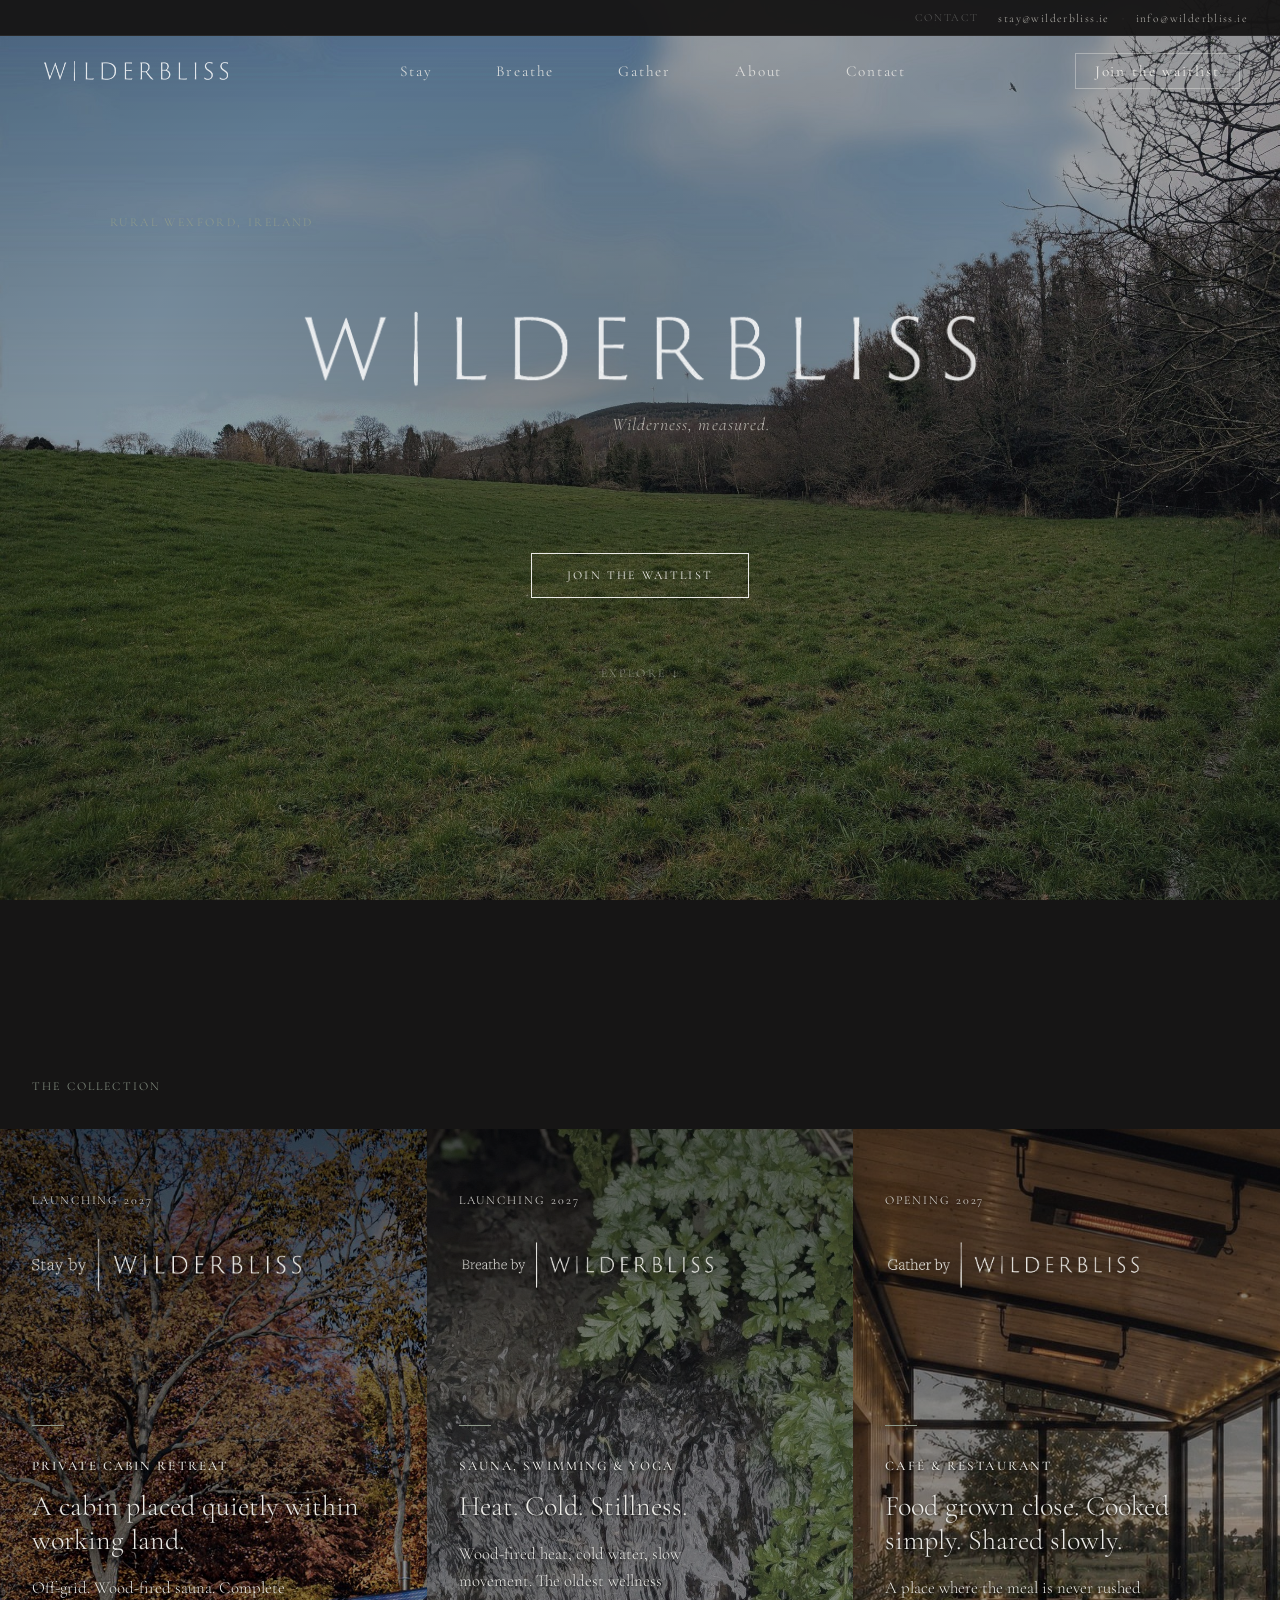
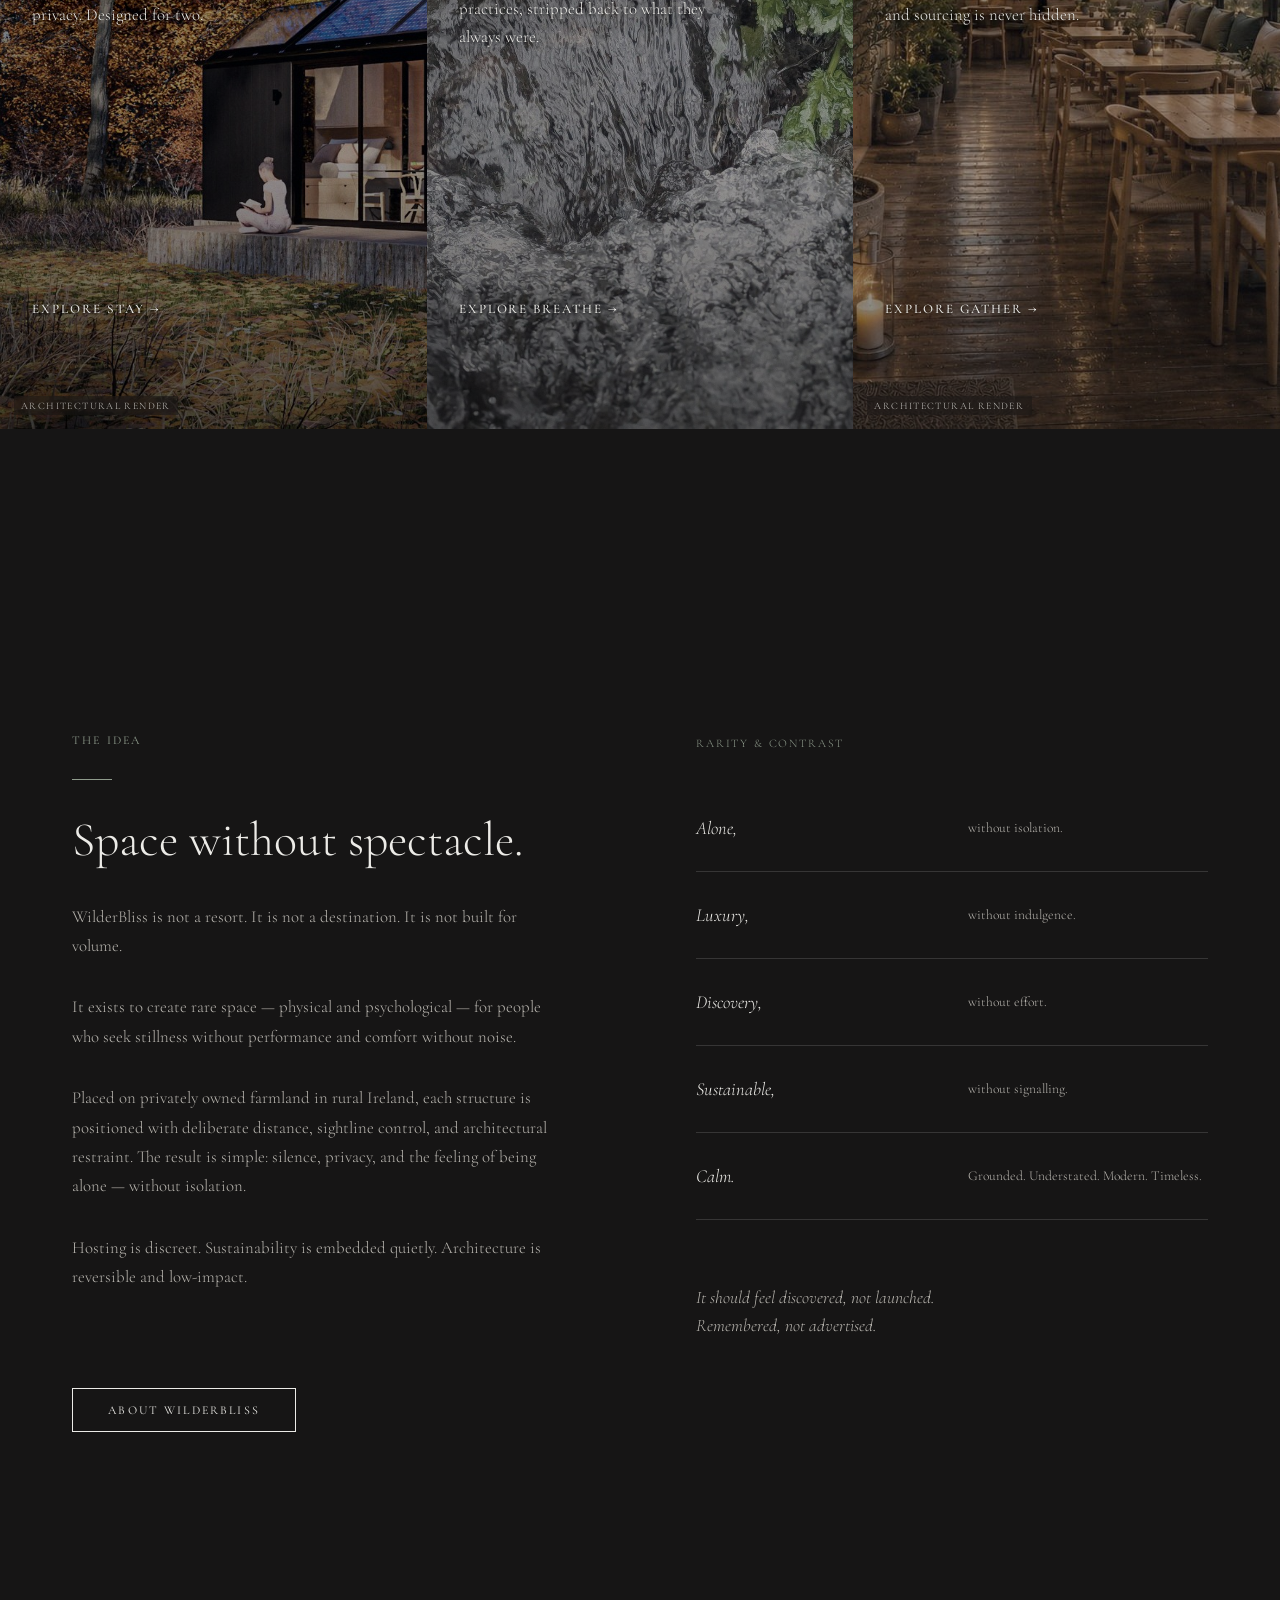
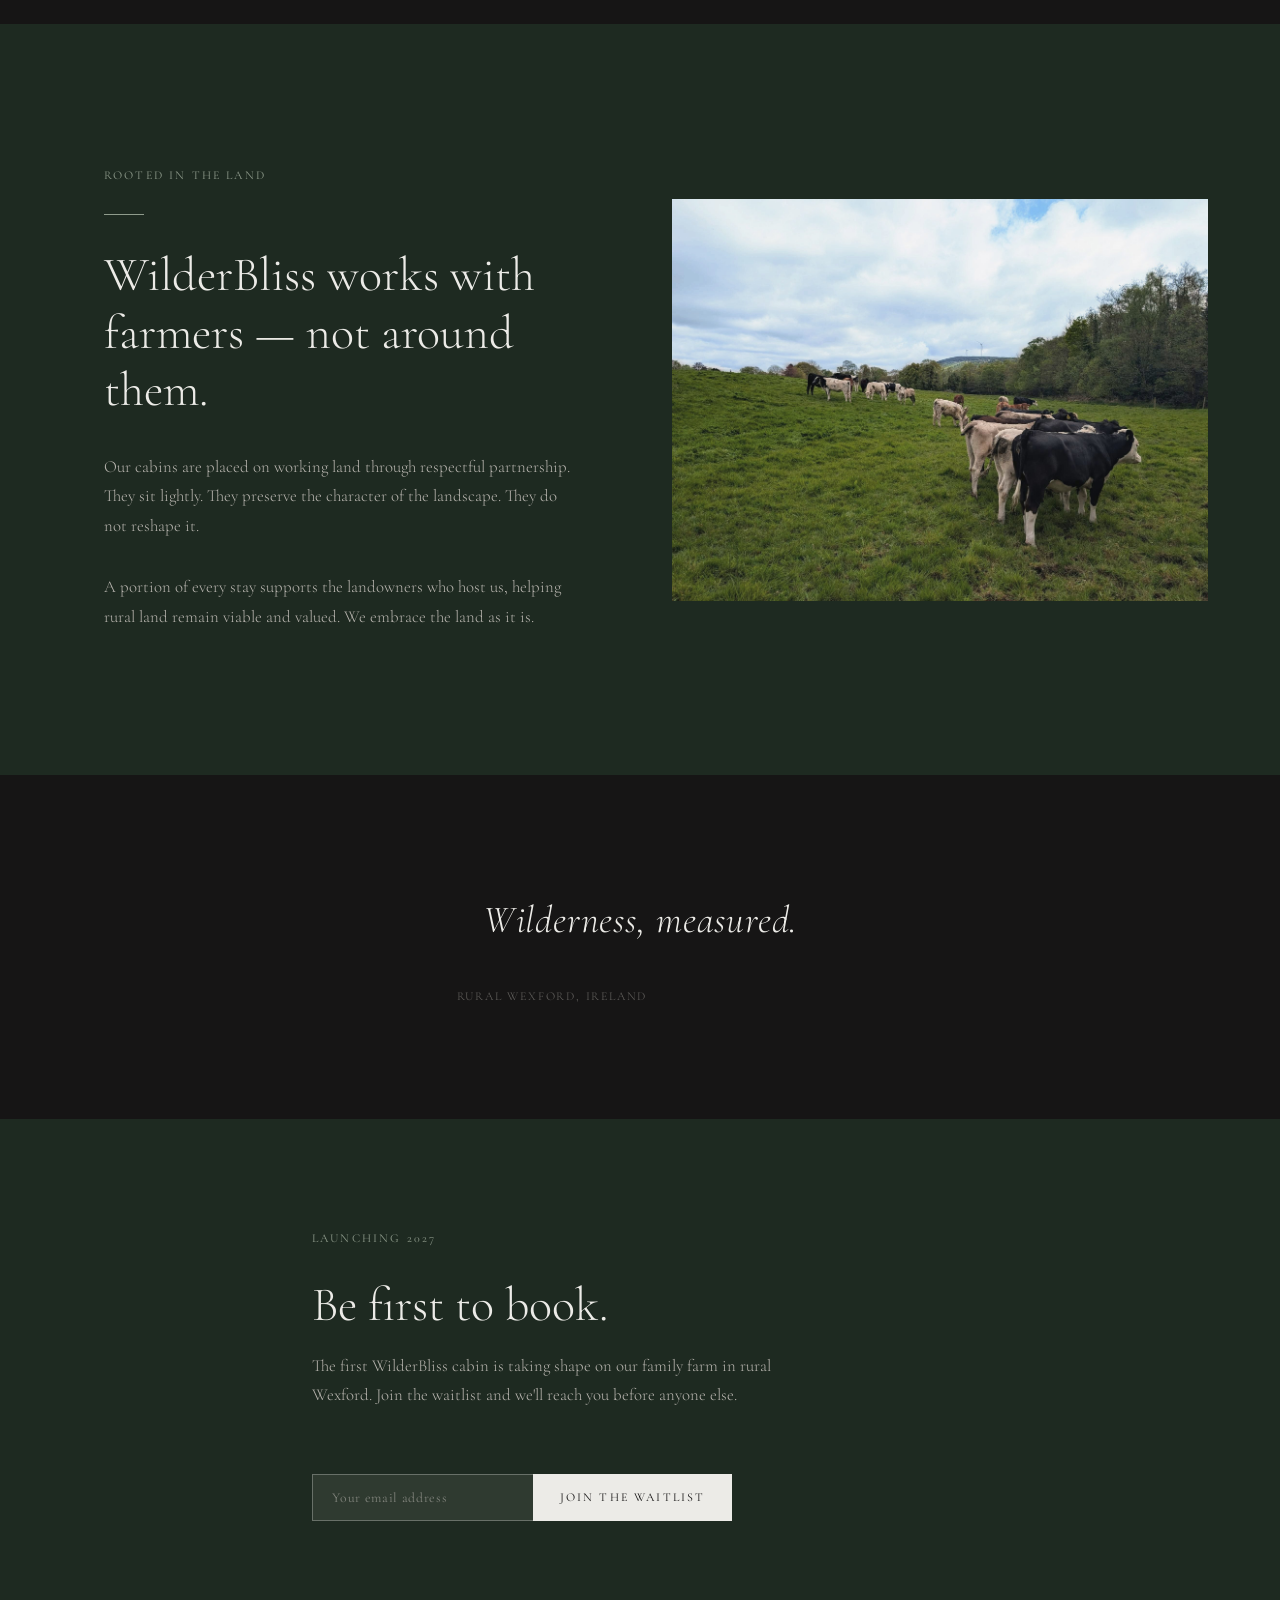
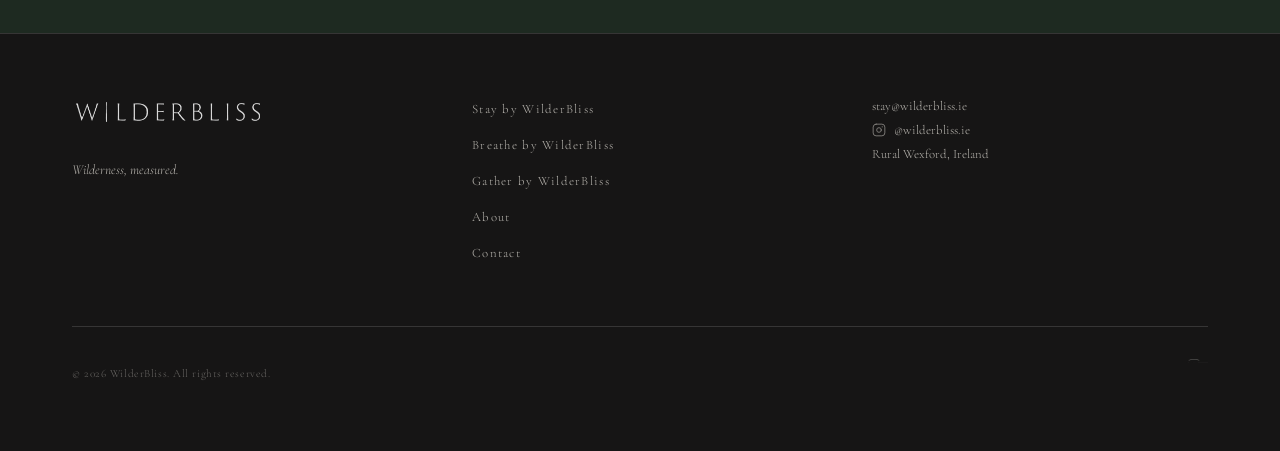
==== index.html @ c06f3f74 "Render tags on Gather, distinct Breathe detail image, blue sky on Gather house photo Co-Authored-By:" ====
<!DOCTYPE html>
<html lang="en">
<head>
  <meta charset="UTF-8">
  <meta name="viewport" content="width=device-width, initial-scale=1.0">
  <title>WilderBliss | Stay. Breathe. Gather. — Rural Ireland</title>
  <meta name="description" content="Three nature hospitality experiences on one piece of land in rural Wexford, Ireland. A private off-grid cabin, a wood-fired sauna with yoga, and a café rooted in the landscape.">
  <meta property="og:title" content="WilderBliss | Stay. Breathe. Gather.">
  <meta property="og:description" content="Three nature hospitality experiences on one piece of land in rural Wexford, Ireland. A private off-grid cabin, a wood-fired sauna with yoga, and a café rooted in the landscape.">
  <meta property="og:type" content="website">
  <meta property="og:url" content="https://wilderbliss.ie">
  <link rel="stylesheet" href="css/style.css">
  <link rel="icon" href="assets/logos/pause-neg.png" type="image/png">
</head>
<body>

  <!-- TOPBAR -->
  <div class="topbar">
    <span class="topbar__label">Contact</span>
    <a href="mailto:stay@wilderbliss.ie">stay@wilderbliss.ie</a>
    <span class="topbar__sep">·</span>
    <a href="mailto:info@wilderbliss.ie">info@wilderbliss.ie</a>
  </div>

  <!-- NAV -->
  <nav class="nav" role="navigation" aria-label="Main navigation">
    <div class="nav__inner">
      <a href="index.html" aria-label="WilderBliss home">
        <img class="wordmark-img" src="assets/logos/wordmark-neg.png" alt="WilderBliss">
      </a>
      <ul class="nav__links">
        <li><a href="stay.html">Stay</a></li>
        <li><a href="breathe.html">Breathe</a></li>
        <li><a href="gather.html">Gather</a></li>
        <li><a href="about.html">About</a></li>
        <li><a href="contact.html">Contact</a></li>
      </ul>
      <a href="#early-access" class="nav__cta" data-waitlist>Join the waitlist</a>
      <button class="nav__toggle" aria-label="Toggle menu">
        <span></span><span></span><span></span>
      </button>
    </div>
  </nav>

  <!-- HERO -->
  <section class="hero" style="min-height:100vh;justify-content:center;align-items:center;text-align:center;background:var(--color-charcoal);background-image:url('assets/images/brook-field.jpg');background-size:cover;background-position:center 35%;position:relative;">
    <div style="position:absolute;inset:0;background:radial-gradient(ellipse at 50% 45%, rgba(0,0,0,0.42) 0%, rgba(0,0,0,0.30) 55%, rgba(0,0,0,0.38) 100%);z-index:0;"></div>
    <div style="position:relative;z-index:1;padding:0 var(--space-md);width:100%;">
      <p style="font-size:var(--type-caption);letter-spacing:0.2em;text-transform:uppercase;color:var(--color-muted-sage);margin-bottom:var(--space-lg);">Rural Wexford, Ireland</p>
      <!-- Wordmark + tagline: logo centred, tagline right-aligned below -->
      <div style="display:inline-block;text-align:right;margin-bottom:var(--space-xl);max-width:min(700px,85vw);">
        <img
          src="assets/logos/wordmark-neg.png"
          alt="WilderBliss"
          style="width:100%;height:auto;display:block;"
        >
        <p style="font-family:var(--font-display);font-size:clamp(0.85rem,1.4vw,1.1rem);font-weight:300;font-style:italic;color:var(--color-stone);letter-spacing:0.06em;margin:0.6em 0 0 0;">Wilderness, measured.</p>
      </div>
      <div style="margin-bottom:var(--space-lg);">
        <a href="#early-access" class="btn" data-waitlist>Join the waitlist</a>
      </div>
      <a href="#collection" style="font-size:var(--type-caption);letter-spacing:0.2em;text-transform:uppercase;color:var(--color-bone);opacity:0.5;text-decoration:none;display:inline-flex;align-items:center;gap:0.5em;transition:opacity 0.3s ease;" onmouseover="this.style.opacity='1'" onmouseout="this.style.opacity='0.5'">
        Explore ↓
      </a>
    </div>
  </section>

  <!-- THREE-PILLAR LANDING -->
  <section id="collection">
    <div style="background:var(--color-charcoal);padding:var(--space-lg) var(--space-md) var(--space-md);">
      <p style="font-size:var(--type-caption);letter-spacing:0.18em;text-transform:uppercase;color:var(--color-muted-sage);">The Collection</p>
    </div>
    <div class="brand-landing">

      <!-- STAY -->
      <div class="brand-panel brand-panel--stay" style="background-image:url('assets/images/cabin-autumn.jpg');background-size:cover;background-position:38% center;">
        <span class="render-tag" style="z-index:2;">Architectural render</span>
        <a href="stay.html" class="brand-panel__link" aria-label="Explore Stay by WilderBliss"></a>
        <div class="brand-panel__top">
          <span class="brand-panel__status">Launching 2027</span>
          <div class="brand-panel__logo-wrap">
            <img src="assets/logos/stay-neg.png" alt="Stay by WilderBliss" class="brand-panel__logo">
          </div>
        </div>
        <div class="brand-panel__content">
          <span class="brand-panel__divider"></span>
          <span class="brand-panel__category">Private cabin retreat</span>
          <h2 class="brand-panel__headline">A cabin placed quietly within working land.</h2>
          <p class="brand-panel__body">Off-grid. Wood-fired sauna. Complete privacy. Designed for two.</p>
          <span class="brand-panel__cta">Explore Stay →</span>
        </div>
      </div>

      <!-- BREATHE -->
      <div class="brand-panel brand-panel--breathe" style="background-image:url('assets/images/brook-water.jpg');background-size:cover;background-position:center 40%;">
        <a href="breathe.html" class="brand-panel__link" aria-label="Explore Breathe by WilderBliss"></a>
        <div class="brand-panel__top">
          <span class="brand-panel__status">Launching 2027</span>
          <div class="brand-panel__logo-wrap">
            <img src="assets/logos/breathe-neg.png" alt="Breathe by WilderBliss" class="brand-panel__logo">
          </div>
        </div>
        <div class="brand-panel__content">
          <span class="brand-panel__divider"></span>
          <span class="brand-panel__category">Sauna, swimming &amp; yoga</span>
          <h2 class="brand-panel__headline">Heat. Cold. Stillness.</h2>
          <p class="brand-panel__body">Wood-fired heat, cold water, slow movement. The oldest wellness practices, stripped back to what they always were.</p>
          <span class="brand-panel__cta">Explore Breathe →</span>
        </div>
      </div>

      <!-- GATHER -->
      <div class="brand-panel brand-panel--gather" style="background-image:url('assets/images/gather-terrace.jpg');background-size:cover;background-position:center;">
        <span class="render-tag" style="z-index:2;">Architectural render</span>
        <a href="gather.html" class="brand-panel__link" aria-label="Explore Gather by WilderBliss"></a>
        <div class="brand-panel__top">
          <span class="brand-panel__status">Opening 2027</span>
          <div class="brand-panel__logo-wrap">
            <img src="assets/logos/gather-neg.png" alt="Gather by WilderBliss" class="brand-panel__logo">
          </div>
        </div>
        <div class="brand-panel__content">
          <span class="brand-panel__divider"></span>
          <span class="brand-panel__category">Café &amp; restaurant</span>
          <h2 class="brand-panel__headline">Food grown close. Cooked simply. Shared slowly.</h2>
          <p class="brand-panel__body">A place where the meal is never rushed and sourcing is never hidden.</p>
          <span class="brand-panel__cta">Explore Gather →</span>
        </div>
      </div>

    </div>
  </section>

  <!-- ETHOS / BRAND STORY -->
  <section class="ethos" id="the-idea">
    <div class="container">
      <div class="ethos__grid">

        <div class="ethos__intro">
          <span class="section-label">The Idea</span>
          <span class="rule"></span>
          <h2>Space without spectacle.</h2>
          <p class="mt-md">WilderBliss is not a resort. It is not a destination. It is not built for volume.</p>
          <p class="mt-md">It exists to create rare space — physical and psychological — for people who seek stillness without performance and comfort without noise.</p>
          <p class="mt-md">Placed on privately owned farmland in rural Ireland, each structure is positioned with deliberate distance, sightline control, and architectural restraint. The result is simple: silence, privacy, and the feeling of being alone — without isolation.</p>
          <p class="mt-md">Hosting is discreet. Sustainability is embedded quietly. Architecture is reversible and low-impact.</p>
          <a href="about.html" class="btn mt-lg">About WilderBliss</a>
        </div>

        <div>
          <div class="ethos__contrasts">
            <p style="font-size:0.72rem;letter-spacing:0.16em;text-transform:uppercase;color:var(--color-muted-sage);margin-bottom:var(--space-md);">Rarity &amp; contrast</p>

            <div class="ethos__contrast-item">
              <span class="ethos__contrast-label">Alone,</span>
              <span class="ethos__contrast-desc">without isolation.</span>
            </div>
            <div class="ethos__contrast-item">
              <span class="ethos__contrast-label">Luxury,</span>
              <span class="ethos__contrast-desc">without indulgence.</span>
            </div>
            <div class="ethos__contrast-item">
              <span class="ethos__contrast-label">Discovery,</span>
              <span class="ethos__contrast-desc">without effort.</span>
            </div>
            <div class="ethos__contrast-item">
              <span class="ethos__contrast-label">Sustainable,</span>
              <span class="ethos__contrast-desc">without signalling.</span>
            </div>
            <div class="ethos__contrast-item">
              <span class="ethos__contrast-label">Calm.</span>
              <span class="ethos__contrast-desc">Grounded. Understated. Modern. Timeless.</span>
            </div>
          </div>

          <p style="font-family:var(--font-display);font-size:1.1rem;font-style:italic;color:var(--color-stone);margin-top:var(--space-lg);line-height:1.6;">
            It should feel discovered, not launched.<br>
            Remembered, not advertised.
          </p>
        </div>

      </div>
    </div>
  </section>

  <!-- LAND PARTNERSHIP -->
  <section class="section--forest">
    <div class="container">
      <div class="split">
        <div class="split__content">
          <span class="section-label">Rooted in the Land</span>
          <span class="rule"></span>
          <h2 class="text-bone">WilderBliss works with farmers — not around them.</h2>
          <p class="mt-md">Our cabins are placed on working land through respectful partnership. They sit lightly. They preserve the character of the landscape. They do not reshape it.</p>
          <p class="mt-md">A portion of every stay supports the landowners who host us, helping rural land remain viable and valued. We embrace the land as it is.</p>
        </div>
        <div>
          <!-- Photo placeholder — replace with actual image -->
          <div style="aspect-ratio:4/3;overflow:hidden;">
        <img src="assets/images/farm-cattle.jpg" alt="Cattle grazing on the family farm, rural Wexford" style="width:100%;height:100%;object-fit:cover;display:block;object-position:center 55%;">
      </div>
        </div>
      </div>
    </div>
  </section>

  <!-- TAGLINE -->
  <section style="background:var(--color-charcoal);padding:var(--space-xl) 0;">
    <div style="text-align:center;max-width:600px;margin:0 auto;padding:0 var(--space-md);">
      <p style="font-family:var(--font-display);font-size:clamp(1.6rem,3vw,2.4rem);font-weight:300;font-style:italic;color:var(--color-bone);letter-spacing:0.02em;margin:0;text-align:center;">Wilderness, measured.</p>
      <p style="font-size:var(--type-caption);letter-spacing:0.15em;text-transform:uppercase;color:var(--color-stone);margin-top:var(--space-md);opacity:0.5;text-align:center;">Rural Wexford, Ireland</p>
    </div>
  </section>

  <!-- EARLY ACCESS CTA -->
  <section class="cta-section" id="early-access">
    <div class="container--narrow">
      <span class="section-label">Launching 2027</span>
      <h2>Be first to book.</h2>
      <p class="mt-sm">The first WilderBliss cabin is taking shape on our family farm in rural Wexford. Join the waitlist and we'll reach you before anyone else.</p>
      <form class="email-form mt-lg" name="early-access" method="POST" data-netlify="true" netlify-honeypot="bot-field">
        <input type="hidden" name="form-name" value="early-access">
        <input type="hidden" name="bot-field" style="display:none">
        <input type="email" name="email" placeholder="Your email address" required autocomplete="email">
        <button type="submit">Join the waitlist</button>
      </form>
    </div>
  </section>

  <!-- FOOTER -->
  <footer class="footer">
    <div class="container">
      <div class="footer__inner">
        <div>
          <img class="wordmark-img" src="assets/logos/wordmark-neg.png" alt="WilderBliss" style="margin-bottom:var(--space-md);">
          <p class="footer__tagline">Wilderness, measured.</p>
        </div>
        <nav aria-label="Footer navigation">
          <ul class="footer__nav">
            <li><a href="stay.html">Stay by WilderBliss</a></li>
            <li><a href="breathe.html">Breathe by WilderBliss</a></li>
            <li><a href="gather.html">Gather by WilderBliss</a></li>
            <li><a href="about.html">About</a></li>
            <li><a href="contact.html">Contact</a></li>
          </ul>
        </nav>
        <div class="footer__contact">
          <a href="mailto:stay@wilderbliss.ie">stay@wilderbliss.ie</a>
          <a href="https://www.instagram.com/wilderbliss.ie" target="_blank" rel="noopener" style="display:inline-flex;align-items:center;gap:0.5rem;">
            <svg xmlns="http://www.w3.org/2000/svg" width="14" height="14" viewBox="0 0 24 24" fill="none" stroke="currentColor" stroke-width="1.5" stroke-linecap="round" stroke-linejoin="round" style="flex-shrink:0;opacity:0.7;"><rect x="2" y="2" width="20" height="20" rx="5" ry="5"/><circle cx="12" cy="12" r="4"/><circle cx="17.5" cy="6.5" r="1" fill="currentColor" stroke="none"/></svg>
            @wilderbliss.ie
          </a>
          <span>Rural Wexford, Ireland</span>
        </div>
      </div>
      <div class="footer__bottom">
        <span class="footer__copy">&copy; 2026 WilderBliss. All rights reserved.</span>
        <img src="assets/logos/pause-neg.png" alt="" style="height:28px;opacity:0.5;">
      </div>
    </div>
  </footer>


  <!-- EARLY ACCESS POPUP -->
  <div class="wb-popup" id="wb-popup" role="dialog" aria-modal="true" aria-labelledby="wb-popup-title">
    <div class="wb-popup__overlay" id="wb-popup-overlay"></div>
    <div class="wb-popup__inner">
      <button class="wb-popup__close" id="wb-popup-close" aria-label="Close">&#x2715;</button>
      <div class="wb-popup__image">
        <img src="assets/images/cabin-exterior-summer.jpg" alt="WilderBliss cabin" loading="lazy">
        <span class="render-tag render-tag--popup">Architectural render · Photography to follow</span>
      </div>
      <div class="wb-popup__form-panel">
        <span class="wb-popup__label">The Waitlist</span>
        <h2 class="wb-popup__title" id="wb-popup-title">First to know.<br>First to book.</h2>
        <p class="wb-popup__desc">Join the waitlist for first access to dates, founder notes, and a quiet guide to planning your stay.</p>
        <form class="email-form wb-popup__form" name="popup-early-access" method="POST" data-netlify="true" netlify-honeypot="bot-field">
          <input type="hidden" name="form-name" value="popup-early-access">
          <input type="hidden" name="bot-field" style="display:none">
          <input type="email" name="email" placeholder="Your email address" required autocomplete="email">
          <button type="submit">Join the waitlist</button>
        </form>
        <button class="wb-popup__no-thanks" id="wb-popup-no-thanks">No thanks</button>
      </div>
    </div>
  </div>

  <script src="js/main.js"></script>
</body>
</html>
---- css/style.css ----
/* ============================================================
   WILDERBLISS — Design System
   Based on official brand guidelines
   ============================================================ */

/* Google Fonts — Cormorant Garamond (closest match to Freight Display/Text Pro)
   To use licensed Freight fonts: replace font-family values below */
@import url('https://fonts.googleapis.com/css2?family=Cormorant+Garamond:ital,wght@0,300;0,400;0,500;0,600;1,300;1,400&display=swap');

/* ============================================================
   DESIGN TOKENS
   ============================================================ */

:root {
  /* Primary colours */
  --color-night-blue:       #1F1D28;
  --color-blue-grey:        #2A2C36;
  --color-deep-forest:      #1E2A21;
  --color-dark-moss:        #2A3528;

  /* Secondary colours */
  --color-muted-sage:       #8F9B8C;
  --color-stone:            #B7B4AE;

  /* Neutrals */
  --color-charcoal:         #161515;
  --color-light-grey:       #CCCCCC;
  --color-bone:             #ECEBE7;

  /* Functional */
  --color-black:            #000000;
  --color-white:            #FFFFFF;

  /* Approved pairings (primary role) */
  --bg-hero:                var(--color-deep-forest);
  --bg-section-dark:        var(--color-night-blue);
  --bg-section-alt:         var(--color-dark-moss);
  --bg-light:               var(--color-bone);
  --bg-ui:                  var(--color-blue-grey);
  --text-on-dark:           var(--color-bone);
  --text-on-light:          var(--color-charcoal);
  --text-muted:             var(--color-stone);
  --text-accent:            var(--color-muted-sage);
  --border-subtle:          rgba(236,235,231,0.15);

  /* Typography */
  --font-display:           'Cormorant Garamond', Georgia, serif;
  --font-body:              'Cormorant Garamond', Georgia, serif;

  /* Type scale */
  --type-h1:                clamp(2.8rem, 6vw, 5rem);
  --type-h2:                clamp(2rem, 4vw, 3rem);
  --type-h3:                clamp(1.4rem, 2.5vw, 1.9rem);
  --type-body:              1.05rem;
  --type-caption:           0.75rem;
  --type-nav:               0.95rem;

  /* Spacing */
  --space-xs:               0.5rem;
  --space-sm:               1rem;
  --space-md:               2rem;
  --space-lg:               4rem;
  --space-xl:               7rem;
  --space-2xl:              12rem;

  /* Layout */
  --max-width:              1200px;
  --content-width:          720px;
  --nav-height:             70px;
  --topbar-height:          36px;

  /* Transitions */
  --transition:             0.35s ease;
}

/* ============================================================
   RESET & BASE
   ============================================================ */

*, *::before, *::after {
  box-sizing: border-box;
  margin: 0;
  padding: 0;
}

html {
  scroll-behavior: smooth;
  font-size: 16px;
}

body {
  font-family: var(--font-body);
  font-weight: 300;
  color: var(--text-on-dark);
  background-color: var(--color-charcoal);
  -webkit-font-smoothing: antialiased;
  -moz-osx-font-smoothing: grayscale;
  overflow-x: hidden;
}

img {
  max-width: 100%;
  display: block;
}

a {
  color: inherit;
  text-decoration: none;
}

/* ============================================================
   TYPOGRAPHY
   ============================================================ */

h1, .h1 {
  font-family: var(--font-display);
  font-size: var(--type-h1);
  font-weight: 300;
  line-height: 1.1;
  letter-spacing: -0.01em;
}

h2, .h2 {
  font-family: var(--font-display);
  font-size: var(--type-h2);
  font-weight: 300;
  line-height: 1.2;
  letter-spacing: 0;
}

h3, .h3 {
  font-family: var(--font-display);
  font-size: var(--type-h3);
  font-weight: 300;
  line-height: 1.3;
}

p {
  font-family: var(--font-body);
  font-size: var(--type-body);
  font-weight: 300;
  line-height: 1.75;
  color: var(--text-muted);
  max-width: 60ch;
}

.text-bone   { color: var(--color-bone); }
.text-stone  { color: var(--color-stone); }
.text-sage   { color: var(--color-muted-sage); }
.text-light  { color: var(--color-light-grey); }

/* Section label (small category tag above headings) */
.section-label {
  font-family: var(--font-body);
  font-size: var(--type-caption);
  font-weight: 400;
  letter-spacing: 0.18em;
  text-transform: uppercase;
  color: var(--color-muted-sage);
  display: block;
  margin-bottom: var(--space-md);
}

/* Divider line */
.rule {
  width: 40px;
  height: 1px;
  background: var(--color-muted-sage);
  margin-bottom: var(--space-md);
  display: block;
}

/* ============================================================
   LAYOUT
   ============================================================ */

.container {
  max-width: var(--max-width);
  margin: 0 auto;
  padding: 0 var(--space-md);
}

.container--narrow {
  max-width: var(--content-width);
  margin: 0 auto;
  padding: 0 var(--space-md);
}

section {
  padding: var(--space-xl) 0;
}

/* ============================================================
   NAVIGATION
   ============================================================ */

/* ============================================================
   TOPBAR — contact email strip above nav
   ============================================================ */

.topbar {
  position: fixed;
  top: 0;
  left: 0;
  right: 0;
  height: var(--topbar-height);
  background: rgba(22,21,21,0.96);
  border-bottom: 1px solid rgba(236,235,231,0.07);
  display: flex;
  align-items: center;
  justify-content: flex-end;
  padding: 0 var(--space-md);
  gap: 0.75rem;
  z-index: 101;
}

.topbar a {
  font-family: var(--font-body);
  font-size: 0.72rem;
  letter-spacing: 0.12em;
  color: var(--color-stone);
  text-decoration: none;
  transition: color var(--transition);
}

.topbar a:hover {
  color: var(--color-bone);
}

.topbar__sep {
  font-size: 0.65rem;
  color: rgba(236,235,231,0.25);
  user-select: none;
}

.topbar__label {
  font-size: 0.68rem;
  letter-spacing: 0.16em;
  text-transform: uppercase;
  color: rgba(236,235,231,0.3);
  margin-right: 0.5rem;
}

.nav {
  position: fixed;
  top: var(--topbar-height);
  left: 0;
  right: 0;
  z-index: 100;
  height: var(--nav-height);
  display: flex;
  align-items: center;
  padding: 0 var(--space-md);
  transition: background var(--transition);
}

.nav.scrolled {
  background: rgba(22, 21, 21, 0.92);
  backdrop-filter: blur(8px);
}

.nav__inner {
  width: 100%;
  max-width: var(--max-width);
  margin: 0 auto;
  display: flex;
  align-items: center;
  justify-content: space-between;
}

.nav__logo {
  height: 22px;
  width: auto;
}

.nav__links {
  display: flex;
  align-items: center;
  gap: var(--space-lg);
  list-style: none;
}

.nav__links a {
  font-family: var(--font-body);
  font-size: var(--type-nav);
  font-weight: 400;
  letter-spacing: 0.12em;
  color: var(--color-bone);
  opacity: 0.85;
  transition: opacity var(--transition);
}

.nav__links a:hover {
  opacity: 1;
}

.nav__links a.active {
  opacity: 1;
}

.nav__cta {
  font-family: var(--font-body);
  font-size: var(--type-nav);
  font-weight: 400;
  letter-spacing: 0.12em;
  color: var(--color-bone);
  border: 1px solid rgba(236,235,231,0.4);
  padding: 0.5rem 1.2rem;
  transition: border-color var(--transition), opacity var(--transition);
}

.nav__cta:hover {
  border-color: var(--color-bone);
}

/* Mobile menu toggle */
.nav__toggle {
  display: none;
  flex-direction: column;
  gap: 5px;
  cursor: pointer;
  padding: 4px;
  background: none;
  border: none;
}

.nav__toggle span {
  display: block;
  width: 22px;
  height: 1px;
  background: var(--color-bone);
  transition: var(--transition);
}

/* ============================================================
   BUTTONS
   ============================================================ */

.btn {
  display: inline-block;
  font-family: var(--font-body);
  font-size: var(--type-caption);
  font-weight: 400;
  letter-spacing: 0.18em;
  text-transform: uppercase;
  padding: 0.9rem 2.2rem;
  border: 1px solid var(--color-bone);
  color: var(--color-bone);
  background: transparent;
  cursor: pointer;
  transition: background var(--transition), color var(--transition);
}

.btn:hover {
  background: var(--color-bone);
  color: var(--color-charcoal);
}

.btn--dark {
  border-color: var(--color-charcoal);
  color: var(--color-charcoal);
}

.btn--dark:hover {
  background: var(--color-charcoal);
  color: var(--color-bone);
}

/* ============================================================
   HERO
   ============================================================ */

.hero {
  min-height: 100vh;
  display: flex;
  flex-direction: column;
  justify-content: flex-end;
  padding-bottom: var(--space-xl);
  padding-top: calc(var(--nav-height) + var(--topbar-height));
  background-color: var(--bg-hero);
  position: relative;
  overflow: hidden;
}

.hero__bg {
  position: absolute;
  inset: 0;
  object-fit: cover;
  width: 100%;
  height: 100%;
  opacity: 0.35;
}

.hero__content {
  position: relative;
  z-index: 1;
  padding: 0 var(--space-md);
  max-width: var(--max-width);
  margin: 0 auto;
  width: 100%;
}

.hero__eyebrow {
  font-family: var(--font-body);
  font-size: var(--type-caption);
  letter-spacing: 0.18em;
  text-transform: uppercase;
  color: var(--color-muted-sage);
  margin-bottom: var(--space-md);
}

.hero__title {
  color: var(--color-bone);
  margin-bottom: var(--space-md);
}

.hero__sub {
  font-size: 1.15rem;
  font-weight: 300;
  color: var(--color-bone);
  margin-bottom: var(--space-lg);
  max-width: 52ch;
  opacity: 0.85;
}

.hero__logo {
  height: 28px;
  width: auto;
  margin-bottom: var(--space-xl);
  opacity: 0.9;
}

/* ============================================================
   PILLAR CARDS (homepage three-column grid)
   ============================================================ */

.pillars {
  background: var(--color-charcoal);
  padding: var(--space-xl) 0;
}

.pillars__grid {
  display: grid;
  grid-template-columns: repeat(3, 1fr);
  gap: 1px;
  background: var(--border-subtle);
}

.pillar-card {
  background: var(--color-charcoal);
  padding: var(--space-lg) var(--space-md);
  display: flex;
  flex-direction: column;
  gap: var(--space-md);
  transition: background var(--transition);
  position: relative;
}

.pillar-card:hover {
  background: var(--color-night-blue);
}

.pillar-card__logo {
  height: 20px;
  width: auto;
  object-fit: contain;
  object-position: left;
  opacity: 0.6;
  margin-bottom: var(--space-sm);
  transition: opacity var(--transition);
}

.pillar-card:hover .pillar-card__logo {
  opacity: 0.9;
}

/* Gather text logo (no image yet) */
.pillar-card__logo-text {
  font-family: var(--font-display);
  font-size: 0.85rem;
  font-weight: 300;
  letter-spacing: 0.05em;
  color: var(--color-bone);
  opacity: 0.6;
  margin-bottom: var(--space-sm);
  transition: opacity var(--transition);
}

.pillar-card:hover .pillar-card__logo-text {
  opacity: 0.9;
}

.pillar-card__tag {
  font-size: var(--type-caption);
  letter-spacing: 0.12em;
  text-transform: uppercase;
  color: var(--color-muted-sage);
}

.pillar-card__title {
  font-family: var(--font-display);
  font-size: clamp(1.4rem, 2.2vw, 1.8rem);
  font-weight: 300;
  color: var(--color-bone);
  line-height: 1.2;
}

.pillar-card__body {
  font-size: 0.95rem;
  line-height: 1.7;
  color: var(--color-stone);
  max-width: 100%;
}

.pillar-card__status {
  font-size: var(--type-caption);
  letter-spacing: 0.1em;
  color: var(--color-muted-sage);
  margin-top: auto;
}

.pillar-card__link {
  position: absolute;
  inset: 0;
}

/* ============================================================
   PHILOSOPHY / INTRO SECTION
   ============================================================ */

.philosophy {
  background: var(--color-bone);
  color: var(--color-charcoal);
  padding: var(--space-xl) 0;
}

.philosophy h2 {
  color: var(--color-charcoal);
  margin-bottom: var(--space-md);
}

.philosophy p {
  color: var(--color-charcoal);
  opacity: 0.7;
}

/* ============================================================
   TWO-COLUMN CONTENT BLOCK
   ============================================================ */

.split {
  display: grid;
  grid-template-columns: 1fr 1fr;
  gap: var(--space-lg);
  align-items: center;
}

.split--reverse {
  direction: rtl;
}

.split--reverse > * {
  direction: ltr;
}

.split__image {
  width: 100%;
  aspect-ratio: 3/4;
  object-fit: cover;
  opacity: 0.85;
}

.split__content {
  padding: var(--space-md);
}

/* ============================================================
   CONTENT SECTIONS (page inner sections)
   ============================================================ */

.section--dark {
  background: var(--color-night-blue);
}

.section--forest {
  background: var(--color-deep-forest);
}

.section--moss {
  background: var(--color-dark-moss);
}

.section--charcoal {
  background: var(--color-charcoal);
}

.section--bone {
  background: var(--color-bone);
  color: var(--color-charcoal);
}

.section--bone h2,
.section--bone h3,
.section--bone .h2,
.section--bone .h3 {
  color: var(--color-charcoal);
}

.section--bone p {
  color: var(--color-charcoal);
  opacity: 0.7;
}

.section--bone .section-label {
  color: var(--color-dark-moss);
}

.section--bone .rule {
  background: var(--color-dark-moss);
}

/* ============================================================
   FEATURE LIST
   ============================================================ */

.feature-list {
  list-style: none;
  display: flex;
  flex-direction: column;
  gap: var(--space-sm);
}

.feature-list li {
  font-family: var(--font-body);
  font-size: var(--type-body);
  font-weight: 300;
  color: var(--color-bone);
  padding: var(--space-sm) 0;
  border-bottom: 1px solid var(--border-subtle);
  display: flex;
  align-items: center;
  gap: var(--space-sm);
}

.feature-list li::before {
  content: '';
  display: block;
  width: 1px;
  height: 1.2em;
  background: var(--color-muted-sage);
  flex-shrink: 0;
}

/* ============================================================
   CTA SECTION
   ============================================================ */

.cta-section {
  background: var(--color-deep-forest);
  padding: var(--space-xl) 0;
  text-align: left;
}

.cta-section h2 {
  color: var(--color-bone);
  margin-bottom: var(--space-sm);
}

.cta-section p {
  margin-bottom: var(--space-lg);
}

/* ============================================================
   PAUSE MARK (brand symbol divider)
   ============================================================ */

.pause-mark {
  display: flex;
  align-items: center;
  justify-content: center;
  padding: var(--space-lg) 0;
}

.pause-mark img {
  height: 48px;
  width: auto;
  opacity: 0.3;
}

/* ============================================================
   FOOTER
   ============================================================ */

.footer {
  background: var(--color-charcoal);
  padding: var(--space-lg) 0;
  border-top: 1px solid var(--border-subtle);
}

.footer__inner {
  display: grid;
  grid-template-columns: 1fr 1fr 1fr;
  gap: var(--space-lg);
  align-items: start;
}

.footer__logo {
  height: 18px;
  width: auto;
  opacity: 0.6;
  margin-bottom: var(--space-md);
}

.footer__tagline {
  font-size: 0.85rem;
  color: var(--color-stone);
  font-style: italic;
}

.footer__nav {
  list-style: none;
  display: flex;
  flex-direction: column;
  gap: var(--space-sm);
}

.footer__nav li a {
  font-size: 0.8rem;
  letter-spacing: 0.1em;
  color: var(--color-stone);
  transition: color var(--transition);
}

.footer__nav li a:hover {
  color: var(--color-bone);
}

.footer__contact {
  display: flex;
  flex-direction: column;
  gap: var(--space-xs);
}

.footer__contact a,
.footer__contact span {
  font-size: 0.8rem;
  color: var(--color-stone);
  transition: color var(--transition);
}

.footer__contact a:hover {
  color: var(--color-bone);
}

.footer__bottom {
  margin-top: var(--space-lg);
  padding-top: var(--space-md);
  border-top: 1px solid var(--border-subtle);
  display: flex;
  justify-content: space-between;
  align-items: center;
}

.footer__copy {
  font-size: 0.7rem;
  color: var(--color-stone);
  opacity: 0.5;
  letter-spacing: 0.05em;
}

/* ============================================================
   PAGE HERO (for inner pages — smaller than homepage)
   ============================================================ */

.page-hero {
  min-height: 65vh;
  display: flex;
  flex-direction: column;
  justify-content: flex-end;
  padding-bottom: var(--space-xl);
  padding-top: var(--nav-height);
  position: relative;
  overflow: hidden;
}

.page-hero--stay    { background-color: var(--color-deep-forest); background-image: url('../assets/images/brook-field.jpg'); background-size: cover; background-position: center 30%; }
.page-hero--breathe { background-color: var(--color-night-blue); background-image: url('../assets/images/brook-ivy.jpg'); background-size: cover; background-position: center 30%; }
.page-hero--gather  { background-color: var(--color-dark-moss); background-image: url('../assets/images/gather-terrace.jpg'); background-size: cover; background-position: center; }
.page-hero--about   { background-color: var(--color-blue-grey); background-image: url('../assets/images/gather-exterior.jpg'); background-size: cover; background-position: center 30%; }

/* Dark overlay for page heroes with photos */
.page-hero--stay::before,
.page-hero--breathe::before,
.page-hero--gather::before,
.page-hero--about::before {
  content: '';
  position: absolute;
  inset: 0;
  background: rgba(0,0,0,0.58);
  z-index: 0;
}

.page-hero__content {
  position: relative;
  z-index: 1;
}

.page-hero__bg {
  position: absolute;
  inset: 0;
  object-fit: cover;
  width: 100%;
  height: 100%;
  opacity: 0.3;
}

.page-hero__content {
  position: relative;
  z-index: 1;
  padding: 0 var(--space-md);
  max-width: var(--max-width);
  margin: 0 auto;
  width: 100%;
  color: var(--color-bone);
}

/* Explicit text colours for page hero content (always over dark photo overlay) */
.page-hero__content h1 {
  color: var(--color-bone);
}
.page-hero__content .section-label {
  color: rgba(236,235,231,0.7);
  letter-spacing: 0.22em;
}
.page-hero__content .hero__sub {
  color: var(--color-bone);
  opacity: 0.82;
}

.page-hero__subbrand-logo {
  position: absolute;
  top: 28%;
  left: 50%;
  transform: translate(-50%, -50%);
  height: 72px;
  width: auto;
  opacity: 1;
  z-index: 2;
  margin-bottom: 0;
}

/* Gather text-only sub-brand lockup (no logo file yet) */
.subbrand-text {
  font-family: var(--font-display);
  font-size: 0.9rem;
  font-weight: 300;
  letter-spacing: 0.05em;
  color: var(--color-bone);
  opacity: 0.85;
  margin-bottom: var(--space-lg);
}

.subbrand-text span {
  opacity: 0.5;
  margin: 0 0.6em;
}

/* ============================================================
   FORMS (email signup)
   ============================================================ */

.email-form {
  display: flex;
  gap: 0;
  max-width: 420px;
}

.email-form input[type="email"] {
  flex: 1;
  font-family: var(--font-body);
  font-size: 0.85rem;
  letter-spacing: 0.05em;
  background: rgba(236,235,231,0.08);
  border: 1px solid rgba(236,235,231,0.3);
  border-right: none;
  color: var(--color-bone);
  padding: 0.9rem 1.2rem;
  outline: none;
  transition: border-color var(--transition);
}

.email-form input[type="email"]::placeholder {
  color: var(--color-stone);
  opacity: 0.6;
}

.email-form input[type="email"]:focus {
  border-color: var(--color-muted-sage);
}

.email-form button {
  font-family: var(--font-body);
  font-size: var(--type-caption);
  letter-spacing: 0.18em;
  text-transform: uppercase;
  background: var(--color-bone);
  color: var(--color-charcoal);
  border: 1px solid var(--color-bone);
  padding: 0.9rem 1.6rem;
  cursor: pointer;
  transition: background var(--transition);
  white-space: nowrap;
}

.email-form button:hover {
  background: var(--color-light-grey);
}

/* ============================================================
   QUOTE / PULL QUOTE
   ============================================================ */

.pull-quote {
  padding: var(--space-xl) 0;
  background: var(--color-dark-moss);
}

.pull-quote blockquote {
  font-family: var(--font-display);
  font-size: clamp(1.6rem, 3vw, 2.4rem);
  font-weight: 300;
  font-style: italic;
  color: var(--color-bone);
  line-height: 1.4;
  max-width: 820px;
}

/* ============================================================
   UTILITY
   ============================================================ */

.mt-sm  { margin-top: var(--space-sm); }
.mt-md  { margin-top: var(--space-md); }
.mt-lg  { margin-top: var(--space-lg); }
.mt-xl  { margin-top: var(--space-xl); }
.mb-sm  { margin-bottom: var(--space-sm); }
.mb-md  { margin-bottom: var(--space-md); }
.mb-lg  { margin-bottom: var(--space-lg); }
.mb-xl  { margin-bottom: var(--space-xl); }

.visually-hidden {
  position: absolute;
  width: 1px;
  height: 1px;
  overflow: hidden;
  clip: rect(0,0,0,0);
  white-space: nowrap;
}

/* ============================================================
   WORDMARK IMAGE (nav + footer)
   mix-blend-mode: screen makes the dark JPG background
   invisible on dark sections, leaving only the white mark
   ============================================================ */

.wordmark-img {
  height: 28px;
  width: auto;
  display: block;
}

.nav .wordmark-img {
  height: 28px;
}

/* Inner pages: swap wordmark for pause mark icon in nav */
.nav-pause {
  display: none;
  height: 30px;
  width: auto;
  opacity: 0.85;
  transition: opacity var(--transition);
}
.nav-pause:hover {
  opacity: 1;
}
/* Taller page heroes on inner pages */
.page-hero {
  min-height: 100vh;
}

/* ============================================================
   SUB-BRAND LOCKUP (used for Gather which has no logo yet)
   ============================================================ */

.subbrand-lockup {
  display: inline-flex;
  align-items: center;
  gap: 1em;
  font-family: var(--font-display);
  font-weight: 300;
  color: var(--color-bone);
  text-decoration: none;
}

.subbrand-lockup__name {
  font-size: 0.85rem;
  font-weight: 300;
  letter-spacing: 0.04em;
  opacity: 0.9;
}

.subbrand-lockup__divider {
  display: inline-block;
  width: 1px;
  height: 2.2em;
  background: currentColor;
  opacity: 0.45;
  flex-shrink: 0;
}

.subbrand-lockup__brand {
  font-size: 1rem;
  letter-spacing: 0.18em;
  text-transform: uppercase;
}

/* Footer text wordmark fallback */
.wordmark-text {
  font-family: var(--font-display);
  font-size: 0.95rem;
  font-weight: 300;
  letter-spacing: 0.2em;
  text-transform: uppercase;
  color: var(--color-bone);
  opacity: 0.6;
  display: block;
  margin-bottom: var(--space-md);
}

/* ============================================================
   BRAND LANDING — THREE-PILLAR PANELS
   ============================================================ */

.brand-landing {
  display: grid;
  grid-template-columns: repeat(3, 1fr);
  gap: 0;
  background: var(--color-charcoal);
  min-height: 100vh;
}

.brand-panel {
  position: relative;
  display: flex;
  flex-direction: column;
  justify-content: flex-start;
  padding: var(--space-lg) var(--space-md) var(--space-xl);
  min-height: 100vh;
  overflow: hidden;
  cursor: pointer;
  transition: filter var(--transition);
}

.brand-panel::after {
  content: '';
  position: absolute;
  inset: 0;
  background: rgba(0,0,0,0);
  transition: background var(--transition);
  pointer-events: none;
}

.brand-panel:hover::after {
  background: rgba(0,0,0,0.12);
}

.brand-panel--stay    { background-color: var(--color-deep-forest); }
.brand-panel--breathe { background-color: var(--color-night-blue); }
.brand-panel--gather  { background-color: var(--color-dark-moss); }

/* Dark overlay on top of background photos — keeps text legible */
.brand-panel::before {
  content: '';
  position: absolute;
  inset: 0;
  background: linear-gradient(to bottom, rgba(0,0,0,0.50) 0%, rgba(0,0,0,0.38) 45%, rgba(0,0,0,0.30) 70%, rgba(0,0,0,0.50) 100%);
  z-index: 0;
  pointer-events: none;
}

.brand-panel__top,
.brand-panel__content {
  position: relative;
  z-index: 1;
}

.brand-panel__top {
  /* Fixed height slot so all three panels' content starts at same y */
  min-height: 120px;
  display: flex;
  flex-direction: column;
  justify-content: flex-start;
}

.brand-panel__link {
  position: absolute;
  inset: 0;
  z-index: 2;
}

.brand-panel__content {
  position: relative;
  z-index: 1;
  flex: 1;
  display: flex;
  flex-direction: column;
  padding-top: var(--space-xl);
}

.brand-panel__cta {
  margin-top: auto;
  padding-top: var(--space-lg);
}

/* Wrapper that gives all three panel logos the same fixed height slot */
.brand-panel__logo-wrap {
  display: flex;
  align-items: center;
  height: 52px;
}

.brand-panel__logo {
  display: block;
  height: 52px;
  width: auto;
  filter: drop-shadow(0 1px 6px rgba(0,0,0,0.9)) drop-shadow(0 0 12px rgba(0,0,0,0.6));
}

/* Gather text lockup — sits inside the same 40px wrapper */
.brand-panel__logo-text {
  display: inline-flex;
  align-items: center;
  height: 40px;
  opacity: 0.85;
}

.brand-panel__logo-text .subbrand-lockup__name {
  font-size: 0.78rem;
}

.brand-panel__logo-text .subbrand-lockup__brand {
  font-size: 0.9rem;
}

.brand-panel__logo-text .subbrand-lockup__divider {
  height: 1.6em;
}

.brand-panel__divider {
  width: 32px;
  height: 1px;
  background: var(--color-muted-sage);
  display: block;
  margin-bottom: var(--space-md);
}

.brand-panel__category {
  font-size: var(--type-caption);
  letter-spacing: 0.18em;
  text-transform: uppercase;
  color: rgba(236,235,231,0.65);
  display: block;
  margin-bottom: var(--space-sm);
}

.brand-panel__headline {
  font-family: var(--font-display);
  font-size: clamp(1.5rem, 2.2vw, 2rem);
  font-weight: 300;
  color: var(--color-bone);
  line-height: 1.2;
  margin-bottom: var(--space-sm);
}

.brand-panel__body {
  font-size: 0.9rem;
  line-height: 1.7;
  color: rgba(236,235,231,0.8);
  margin-bottom: var(--space-md);
  max-width: 28ch;
}

.brand-panel__cta {
  font-size: var(--type-caption);
  letter-spacing: 0.15em;
  text-transform: uppercase;
  color: var(--color-bone);
  opacity: 0.82;
  display: inline-flex;
  align-items: center;
  gap: 0.6em;
  transition: opacity var(--transition), gap var(--transition);
}

.brand-panel:hover .brand-panel__cta {
  opacity: 1;
  gap: 1em;
}

.brand-panel__status {
  display: block;
  font-size: 0.68rem;
  letter-spacing: 0.16em;
  text-transform: uppercase;
  color: rgba(236,235,231,0.7);
  margin-bottom: var(--space-md);
}

/* No border needed — background handles gaps */

/* ============================================================
   ETHOS SECTION (homepage brand story)
   ============================================================ */

.ethos {
  background: var(--color-charcoal);
  padding: var(--space-2xl) 0;
}

.ethos__grid {
  display: grid;
  grid-template-columns: 1fr 1fr;
  gap: var(--space-xl);
  align-items: start;
}

.ethos__intro h2 {
  color: var(--color-bone);
  margin-bottom: var(--space-md);
}

.ethos__intro p {
  margin-bottom: var(--space-md);
}

.ethos__contrasts {
  display: flex;
  flex-direction: column;
  gap: 0;
}

.ethos__contrast-item {
  padding: var(--space-md) 0;
  border-bottom: 1px solid var(--border-subtle);
  display: grid;
  grid-template-columns: 1fr 1fr;
  gap: var(--space-md);
  align-items: center;
}

.ethos__contrast-item:first-child {
  border-top: 1px solid var(--border-subtle);
}

.ethos__contrast-label {
  font-family: var(--font-display);
  font-size: 1.15rem;
  font-weight: 300;
  font-style: italic;
  color: var(--color-bone);
}

.ethos__contrast-desc {
  font-size: 0.85rem;
  color: var(--color-stone);
  line-height: 1.6;
  max-width: 100%;
}

/* ============================================================
   MOBILE NAV
   ============================================================ */

@media (max-width: 1024px) {
  .brand-landing {
    grid-template-columns: 1fr;
  }

  .brand-panel {
    height: 85vh;
    height: 85svh;
  }

  .brand-panel--stay,
  .brand-panel--breathe {
    border-right: none;
  }

  .ethos__grid {
    grid-template-columns: 1fr;
    gap: var(--space-lg);
  }
}

@media (max-width: 768px) {
  .topbar {
    display: none;
  }

  .nav {
    top: 0;
    background: rgba(22, 21, 21, 0.95);
    backdrop-filter: none;
  }

  .nav.scrolled {
    background: rgba(22, 21, 21, 0.98);
    backdrop-filter: none;
  }

  .nav.menu-open {
    background: var(--color-charcoal) !important;
    backdrop-filter: none;
  }

  .hero {
    padding-top: var(--nav-height);
  }

  .page-hero {
    padding-top: var(--nav-height);
  }

  .nav__links {
    display: none;
    position: fixed;
    inset: var(--nav-height) 0 0 0;
    background: var(--color-charcoal);
    flex-direction: column;
    align-items: flex-start;
    gap: 0;
    padding: var(--space-lg) var(--space-md);
    z-index: 99;
  }

  .nav__links.open {
    display: flex;
  }

  .nav__links a {
    font-size: 1.4rem;
    padding: var(--space-sm) 0;
    opacity: 0.9;
  }

  .nav__cta {
    margin-left: auto;
    margin-right: var(--space-sm);
    padding: 0.4rem 0.8rem;
    font-size: 0.68rem;
    letter-spacing: 0.1em;
    white-space: nowrap;
  }

  .nav__toggle {
    display: flex;
    position: relative;
    z-index: 102;
  }

  /* ============================================================
     RESPONSIVE LAYOUT
     ============================================================ */

  .pillars__grid {
    grid-template-columns: 1fr;
  }

  .split {
    grid-template-columns: 1fr;
  }

  .split--reverse {
    direction: ltr;
  }

  .footer__inner {
    grid-template-columns: 1fr;
    gap: var(--space-lg);
  }

  .brand-panel__cta {
    padding-bottom: var(--space-md);
  }

  .email-form {
    flex-direction: column;
    max-width: 100%;
  }

  .email-form input[type="email"] {
    border-right: 1px solid rgba(236,235,231,0.3);
    border-bottom: none;
  }

  section {
    padding: var(--space-lg) 0;
  }
}

@media (max-width: 1024px) {
  .pillars__grid {
    grid-template-columns: 1fr 1fr;
  }
}

/* ============================================================
   EARLY ACCESS POPUP
   ============================================================ */

.wb-popup {
  display: none;
  position: fixed;
  inset: 0;
  z-index: 9000;
  align-items: center;
  justify-content: center;
  padding: var(--space-md);
}

.wb-popup.is-open {
  display: flex;
}

.wb-popup__overlay {
  position: absolute;
  inset: 0;
  background: rgba(22, 21, 21, 0.75);
  backdrop-filter: blur(3px);
  cursor: pointer;
}

.wb-popup__inner {
  position: relative;
  z-index: 1;
  display: grid;
  grid-template-columns: 1fr 1fr;
  max-width: 820px;
  width: 100%;
  max-height: 90vh;
  overflow: hidden;
  box-shadow: 0 32px 80px rgba(0,0,0,0.5);
}

.wb-popup__image {
  position: relative;
  overflow: hidden;
  min-height: 420px;
}

.wb-popup__image img {
  position: absolute;
  inset: 0;
  width: 100%;
  height: 100%;
  object-fit: cover;
  object-position: center 30%;
  display: block;
}

.wb-popup__form-panel {
  background: var(--color-night-blue);
  padding: clamp(2rem, 5%, 3.5rem);
  display: flex;
  flex-direction: column;
  justify-content: center;
  gap: var(--space-sm);
}

.wb-popup__label {
  font-size: var(--type-caption);
  letter-spacing: 0.2em;
  text-transform: uppercase;
  color: var(--color-muted-sage);
}

.wb-popup__title {
  font-family: var(--font-display);
  font-size: clamp(1.7rem, 3vw, 2.4rem);
  font-weight: 300;
  color: var(--color-bone);
  line-height: 1.2;
  margin: 0.25rem 0 0.5rem;
}

.wb-popup__desc {
  font-family: var(--font-body);
  font-size: 0.9rem;
  color: var(--color-stone);
  line-height: 1.7;
  margin-bottom: 0.5rem;
}

.wb-popup__form {
  display: flex;
  flex-direction: column;
  gap: 0.75rem;
  max-width: 100%;
  margin-top: 0.5rem;
}

.wb-popup__form input[type="email"] {
  border-right: 1px solid rgba(236,235,231,0.3) !important;
  border-bottom: none !important;
  background: rgba(255,255,255,0.06);
}

.wb-popup__close {
  position: absolute;
  top: 1rem;
  right: 1rem;
  z-index: 2;
  background: rgba(22,21,21,0.6);
  border: 1px solid rgba(236,235,231,0.2);
  color: var(--color-bone);
  width: 32px;
  height: 32px;
  border-radius: 50%;
  cursor: pointer;
  font-size: 0.8rem;
  display: flex;
  align-items: center;
  justify-content: center;
  transition: background var(--transition);
  line-height: 1;
}

.wb-popup__close:hover {
  background: rgba(22,21,21,0.9);
}

.wb-popup__no-thanks {
  font-size: 0.72rem;
  letter-spacing: 0.1em;
  text-transform: uppercase;
  color: var(--color-stone);
  opacity: 0.5;
  cursor: pointer;
  background: none;
  border: none;
  padding: 0;
  margin-top: 0.25rem;
  text-align: left;
  transition: opacity var(--transition);
}

.wb-popup__no-thanks:hover {
  opacity: 1;
}

/* Animate in */
.wb-popup__inner {
  transform: translateY(12px);
  opacity: 0;
  transition: transform 0.4s ease, opacity 0.4s ease;
}

.wb-popup.is-open .wb-popup__inner {
  transform: translateY(0);
  opacity: 1;
}

@media (max-width: 640px) {
  .wb-popup__inner {
    grid-template-columns: 1fr;
    max-height: 85vh;
    overflow-y: auto;
  }

  .wb-popup__image {
    min-height: 200px;
    max-height: 220px;
  }

  .wb-popup__form-panel {
    padding: 2rem 1.5rem;
  }
}

/* ============================================================
   RENDER TAG — architectural visualisation notice
   ============================================================ */

.render-tag {
  position: absolute;
  bottom: 0.85rem;
  left: 0.85rem;
  font-size: 0.62rem;
  letter-spacing: 0.14em;
  text-transform: uppercase;
  color: var(--color-bone);
  opacity: 0.82;
  background: rgba(22, 21, 21, 0.52);
  padding: 0.38em 0.75em;
  backdrop-filter: blur(6px);
  -webkit-backdrop-filter: blur(6px);
  pointer-events: none;
  z-index: 2;
  white-space: nowrap;
}

.render-tag--popup {
  font-size: 0.72rem;
  letter-spacing: 0.12em;
  padding: 0.45em 0.9em;
  opacity: 0.9;
}

/* Mobile: keep wordmark + waitlist button + menu on one line */
@media (max-width: 480px) {
  .nav .wordmark-img { height: 20px; }
  .nav__cta { padding: 0.35rem 0.6rem; font-size: 0.62rem; letter-spacing: 0.06em; }
}

/* Keep pillar text legible over lighter photos */
.brand-panel__content,
.brand-panel__top {
  text-shadow: 0 1px 2px rgba(0,0,0,0.55), 0 0 18px rgba(0,0,0,0.45);
}


/* Pillar text: larger and brighter for legibility */
.brand-panel__category {
  font-size: 0.82rem;
  font-weight: 500;
  letter-spacing: 0.16em;
  color: var(--color-bone);
}
.brand-panel__body {
  font-size: 1.05rem;
  line-height: 1.65;
  color: var(--color-bone);
  max-width: 32ch;
}
.brand-panel__cta {
  font-size: 0.82rem;
  font-weight: 500;
  opacity: 1;
}
.brand-panel__status {
  font-size: 0.75rem;
  color: var(--color-bone);
}
.brand-panel__content,
.brand-panel__top {
  text-shadow: 0 1px 3px rgba(0,0,0,0.7), 0 0 22px rgba(0,0,0,0.55);
}

/* Mobile menu: generous, non-overlapping tap targets */
@media (max-width: 768px) {
  .nav__links { padding: var(--space-md) var(--space-md); }
  .nav__links li {
    width: 100%;
    border-bottom: 1px solid rgba(236,235,231,0.12);
  }
  .nav__links li:last-child { border-bottom: none; }
  .nav__links a {
    display: block;
    width: 100%;
    padding: 1.15rem 0;
    font-size: 1.5rem;
    line-height: 1.2;
  }
}
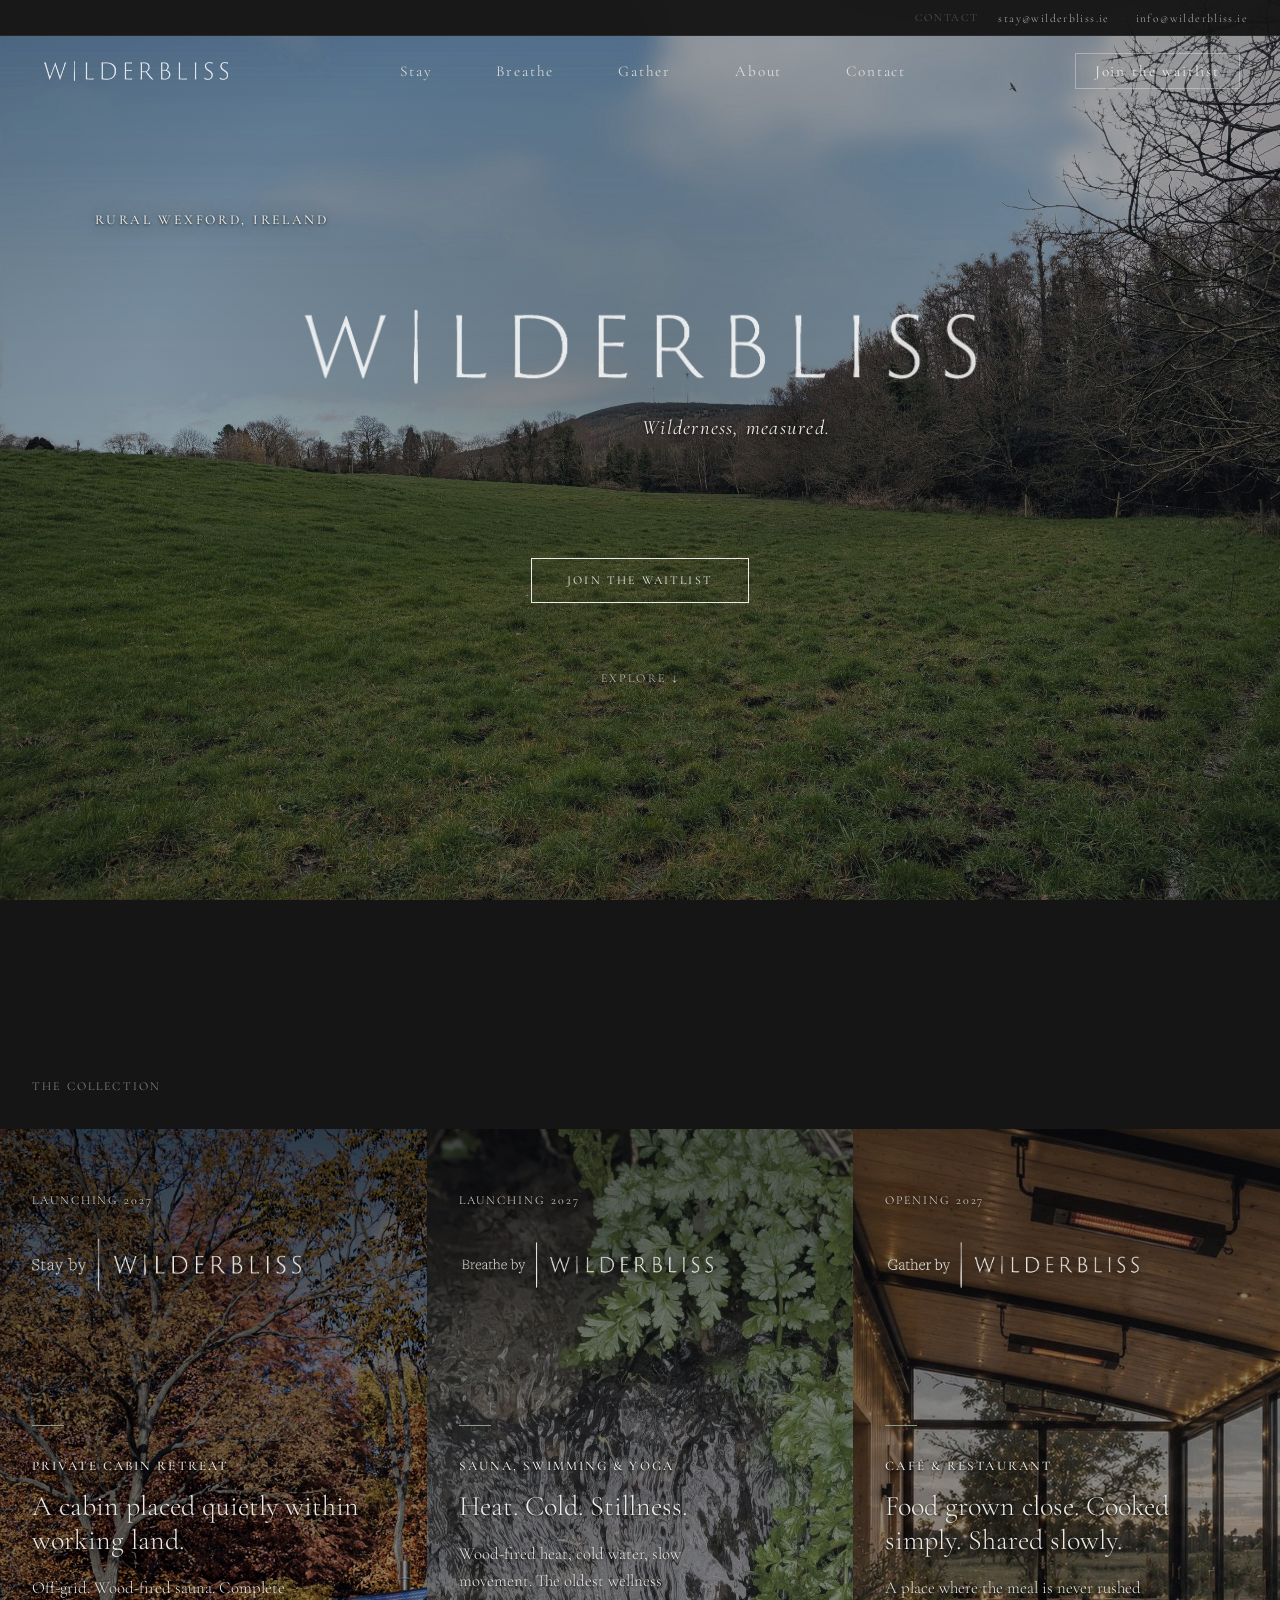
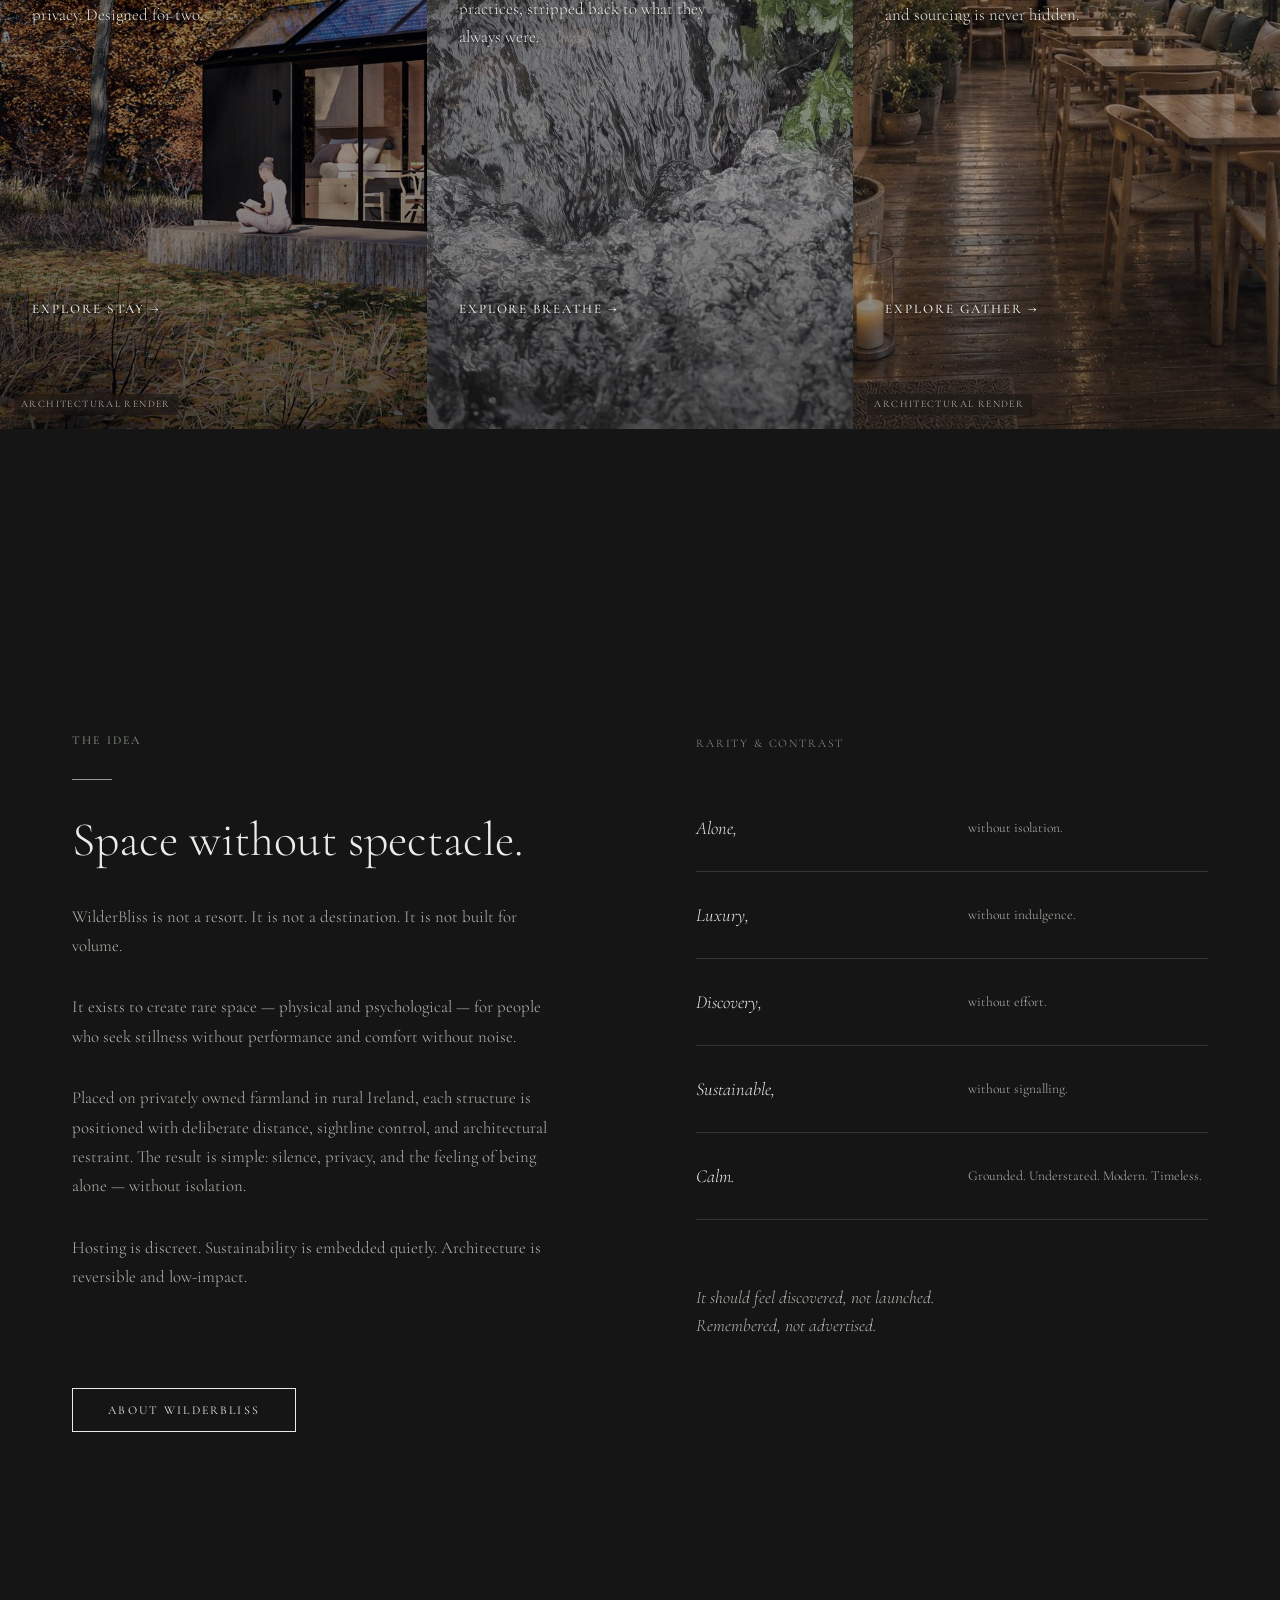
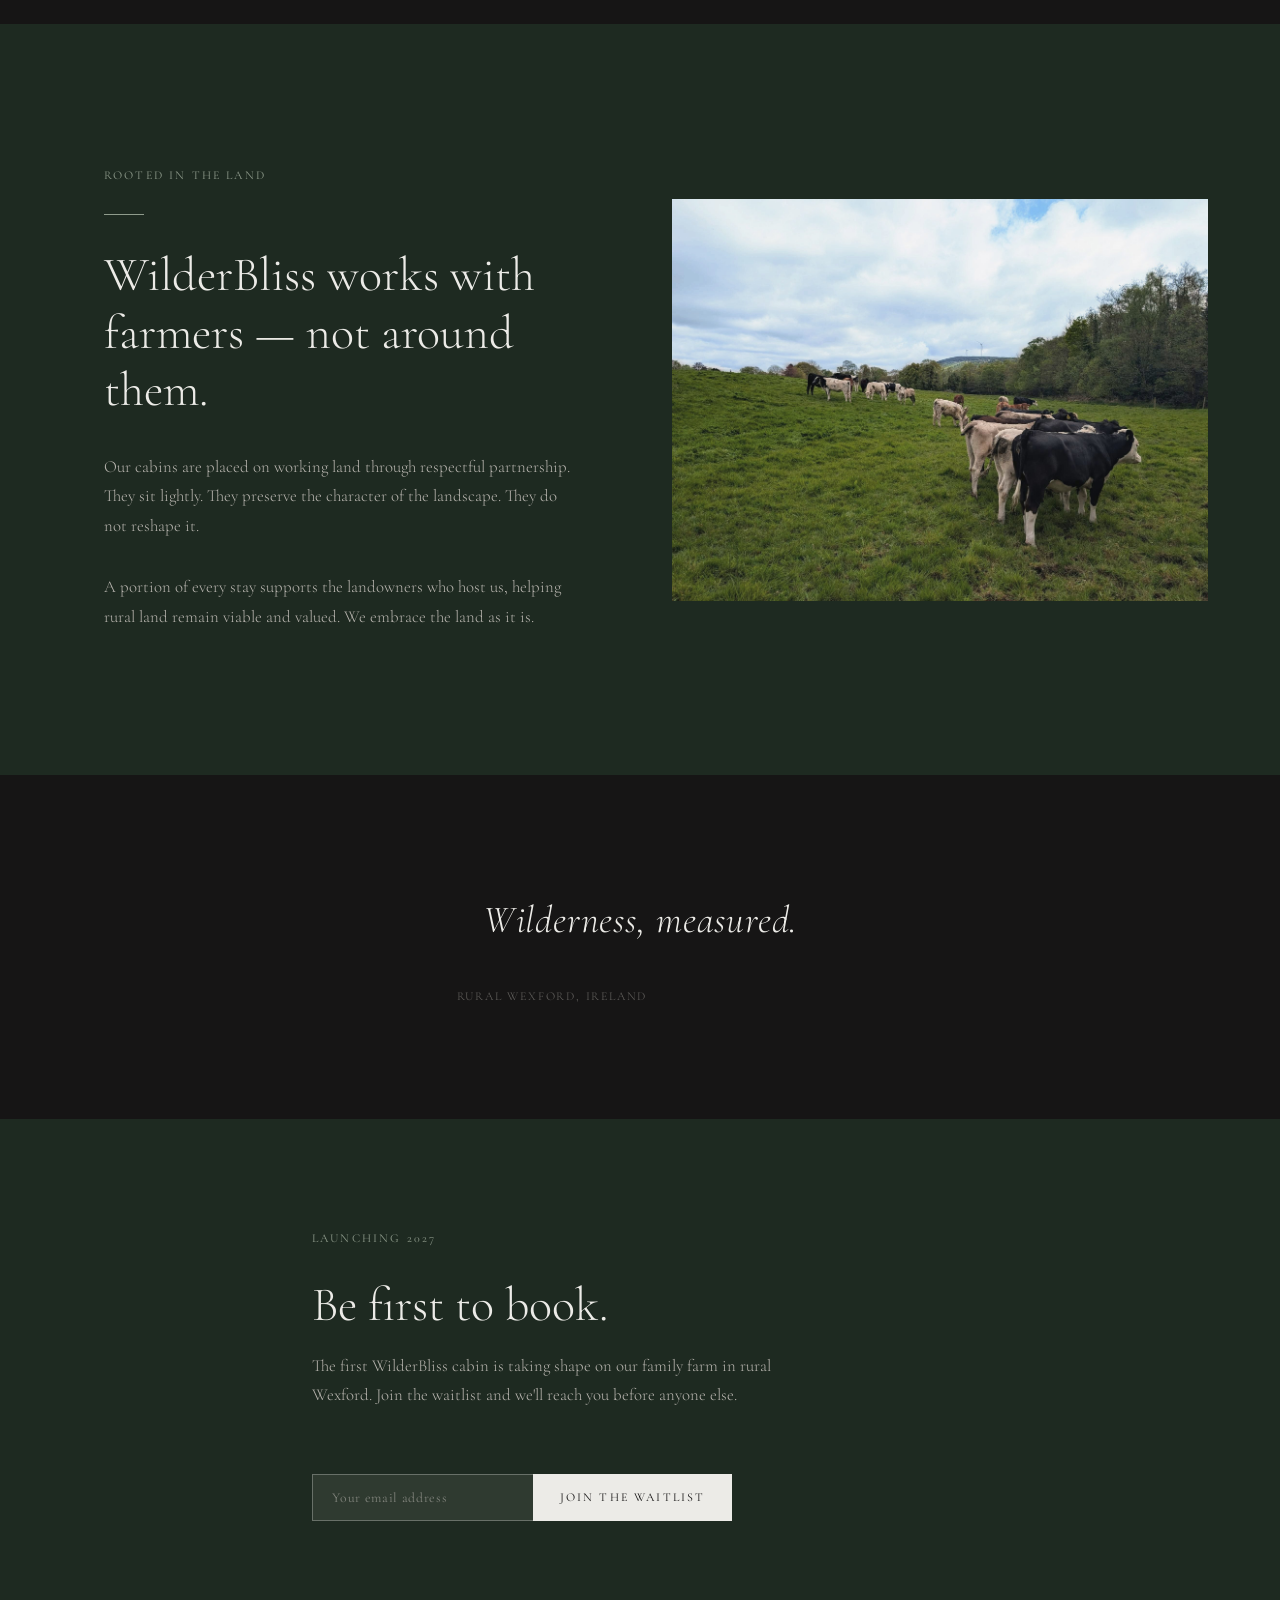
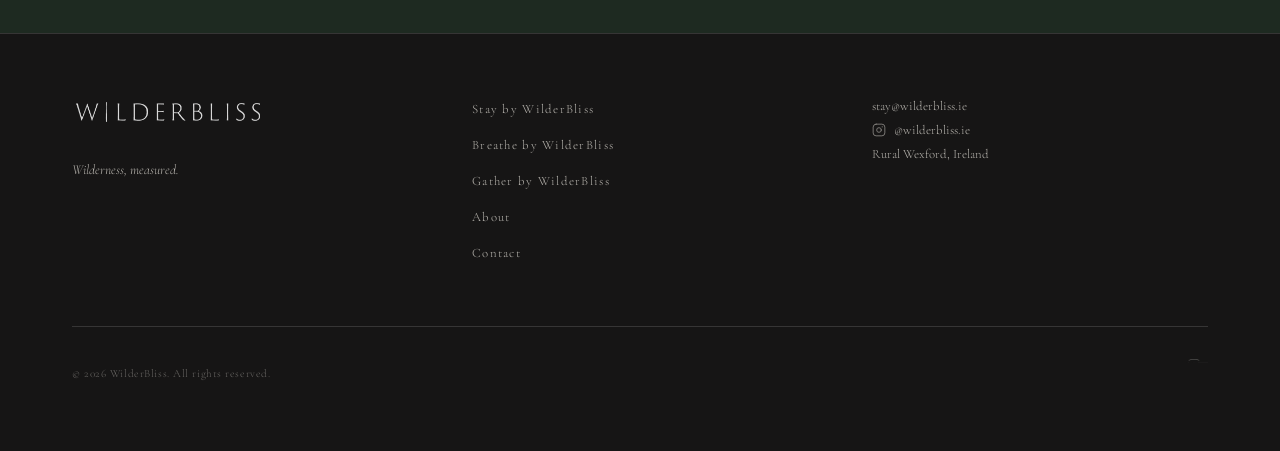
==== commit cd9e7e60: "Hero: brighter, larger location label, tagline and Explore link Co-Authored-By: Claude Opus 5.5 <nor" ====
--- a/index.html
+++ b/index.html
@@ -46,7 +46,7 @@
   <section class="hero" style="min-height:100vh;justify-content:center;align-items:center;text-align:center;background:var(--color-charcoal);background-image:url('assets/images/brook-field.jpg');background-size:cover;background-position:center 35%;position:relative;">
     <div style="position:absolute;inset:0;background:radial-gradient(ellipse at 50% 45%, rgba(0,0,0,0.42) 0%, rgba(0,0,0,0.30) 55%, rgba(0,0,0,0.38) 100%);z-index:0;"></div>
     <div style="position:relative;z-index:1;padding:0 var(--space-md);width:100%;">
-      <p style="font-size:var(--type-caption);letter-spacing:0.2em;text-transform:uppercase;color:var(--color-muted-sage);margin-bottom:var(--space-lg);">Rural Wexford, Ireland</p>
+      <p style="font-size:0.85rem;font-weight:500;letter-spacing:0.2em;text-transform:uppercase;color:var(--color-bone);text-shadow:0 1px 3px rgba(0,0,0,0.75),0 0 18px rgba(0,0,0,0.6);margin-bottom:var(--space-lg);">Rural Wexford, Ireland</p>
       <!-- Wordmark + tagline: logo centred, tagline right-aligned below -->
       <div style="display:inline-block;text-align:right;margin-bottom:var(--space-xl);max-width:min(700px,85vw);">
         <img
@@ -54,12 +54,12 @@
           alt="WilderBliss"
           style="width:100%;height:auto;display:block;"
         >
-        <p style="font-family:var(--font-display);font-size:clamp(0.85rem,1.4vw,1.1rem);font-weight:300;font-style:italic;color:var(--color-stone);letter-spacing:0.06em;margin:0.6em 0 0 0;">Wilderness, measured.</p>
+        <p style="font-family:var(--font-display);font-size:clamp(1.05rem,1.6vw,1.3rem);font-weight:400;font-style:italic;color:var(--color-bone);text-shadow:0 1px 3px rgba(0,0,0,0.75),0 0 18px rgba(0,0,0,0.6);letter-spacing:0.06em;margin:0.6em 0 0 0;">Wilderness, measured.</p>
       </div>
       <div style="margin-bottom:var(--space-lg);">
         <a href="#early-access" class="btn" data-waitlist>Join the waitlist</a>
       </div>
-      <a href="#collection" style="font-size:var(--type-caption);letter-spacing:0.2em;text-transform:uppercase;color:var(--color-bone);opacity:0.5;text-decoration:none;display:inline-flex;align-items:center;gap:0.5em;transition:opacity 0.3s ease;" onmouseover="this.style.opacity='1'" onmouseout="this.style.opacity='0.5'">
+      <a href="#collection" style="font-size:var(--type-caption);letter-spacing:0.2em;text-transform:uppercase;color:var(--color-bone);opacity:0.85;text-shadow:0 1px 3px rgba(0,0,0,0.75),0 0 18px rgba(0,0,0,0.6);text-decoration:none;display:inline-flex;align-items:center;gap:0.5em;transition:opacity 0.3s ease;" onmouseover="this.style.opacity='1'" onmouseout="this.style.opacity='0.85'">
         Explore ↓
       </a>
     </div>
--- a/css/style.css
+++ b/css/style.css
@@ -1673,3 +1673,9 @@
     line-height: 1.2;
   }
 }
+
+/* Render labels never overflow their image on small screens */
+.render-tag { max-width: calc(100% - 1.7rem); white-space: normal; line-height: 1.4; }
+@media (max-width: 480px) {
+  .render-tag--popup { font-size: 0.6rem; letter-spacing: 0.1em; }
+}
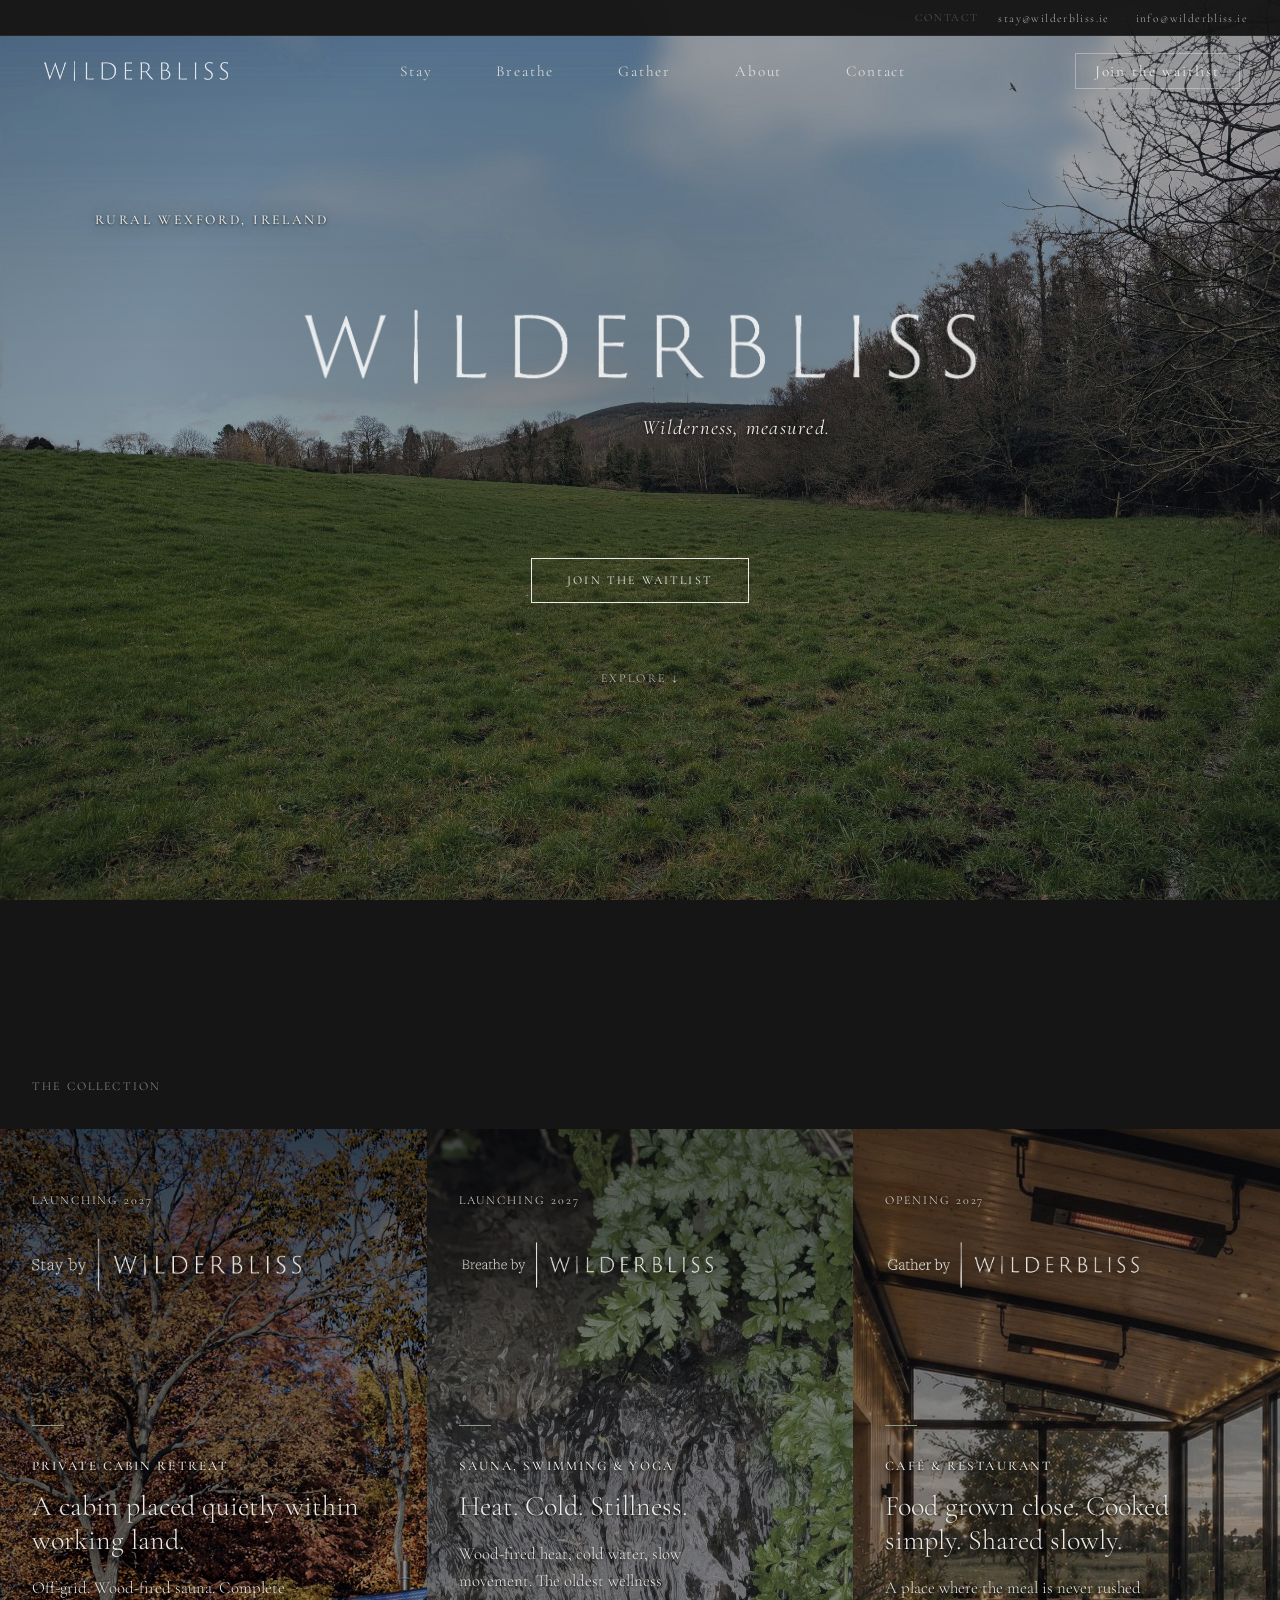
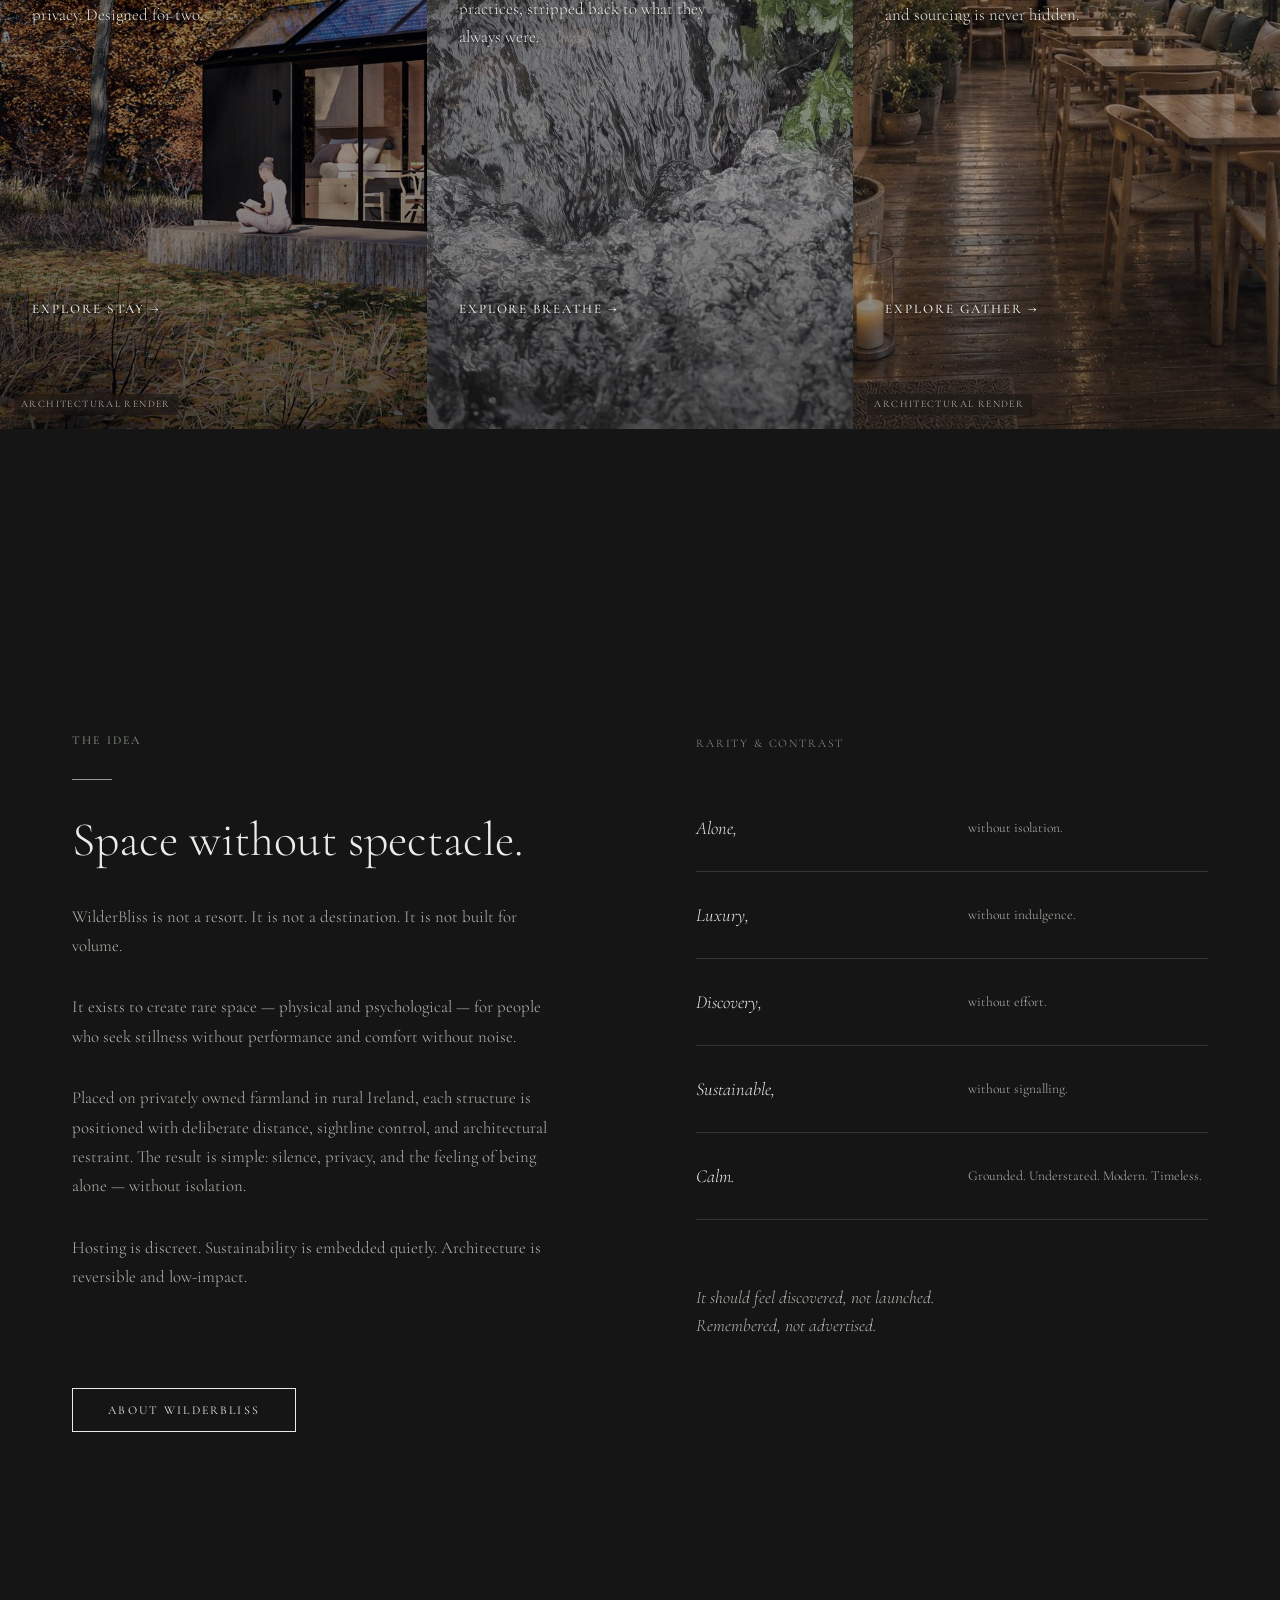
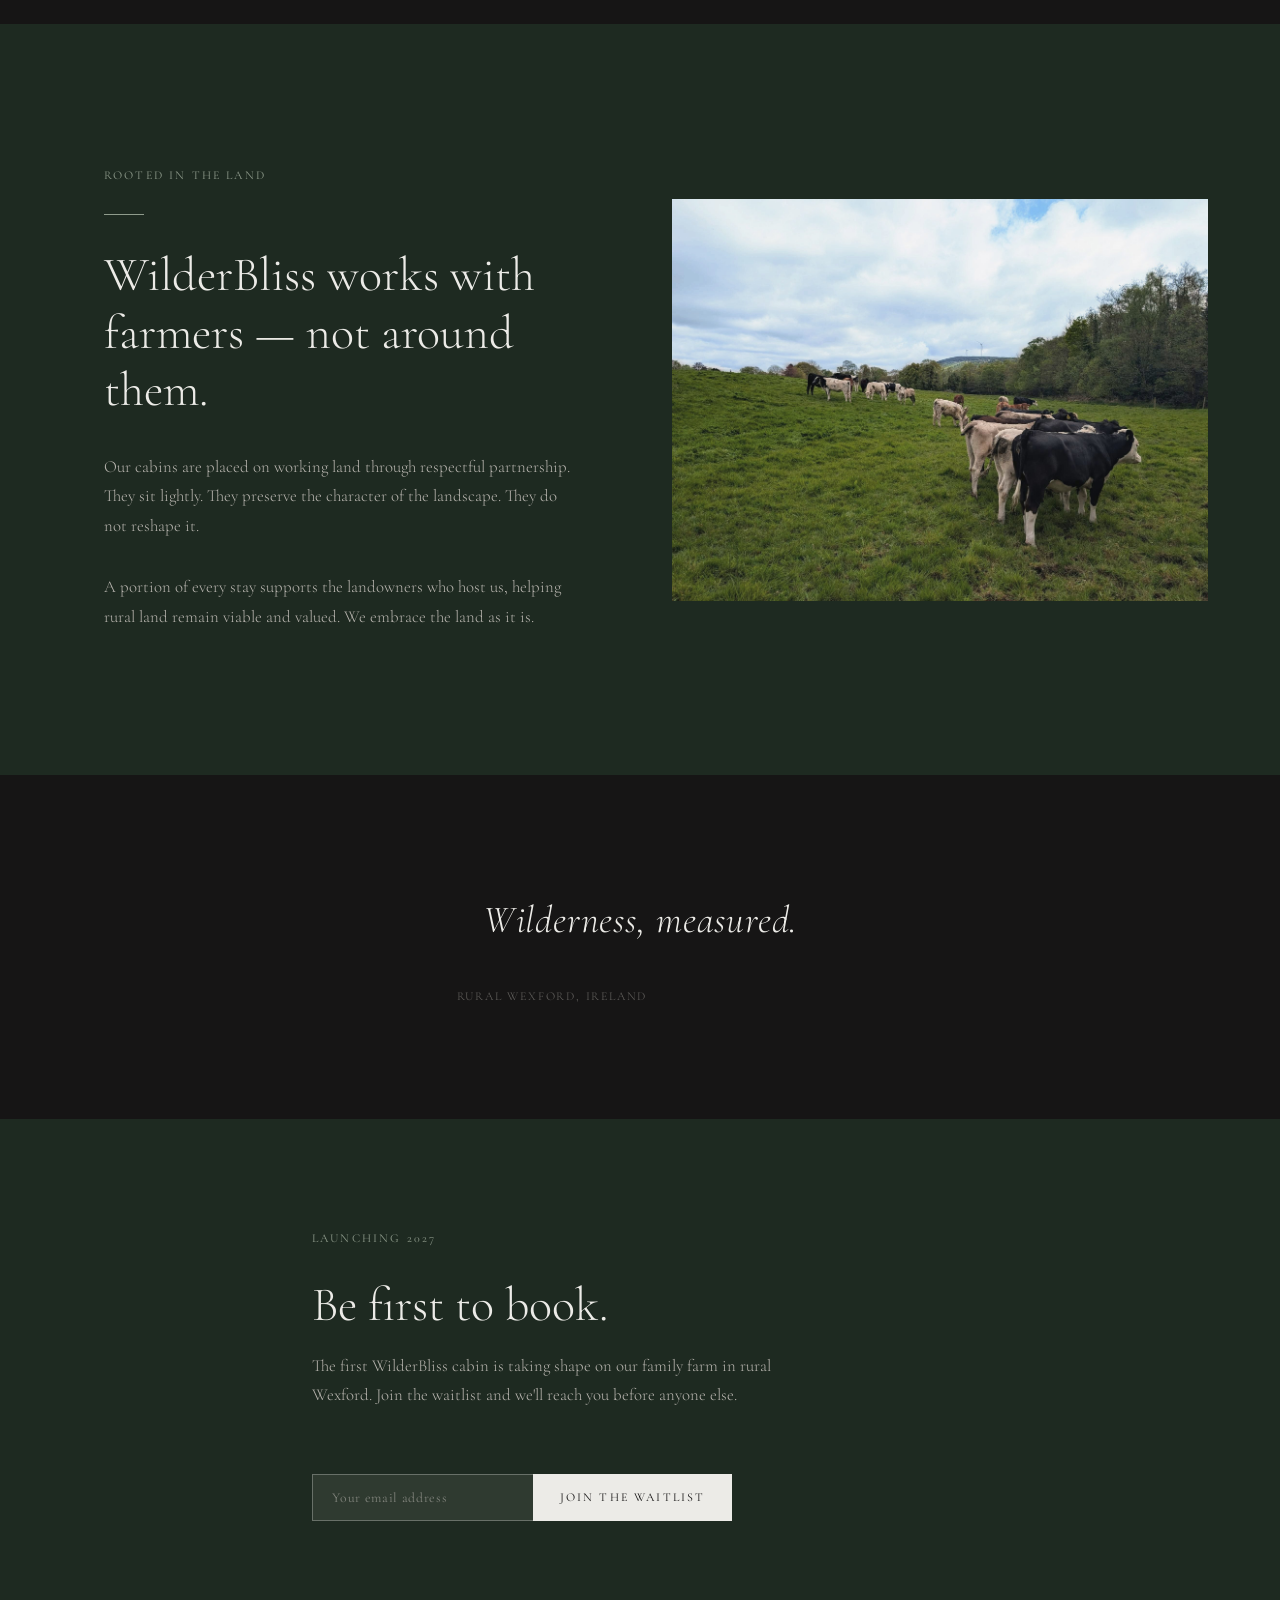
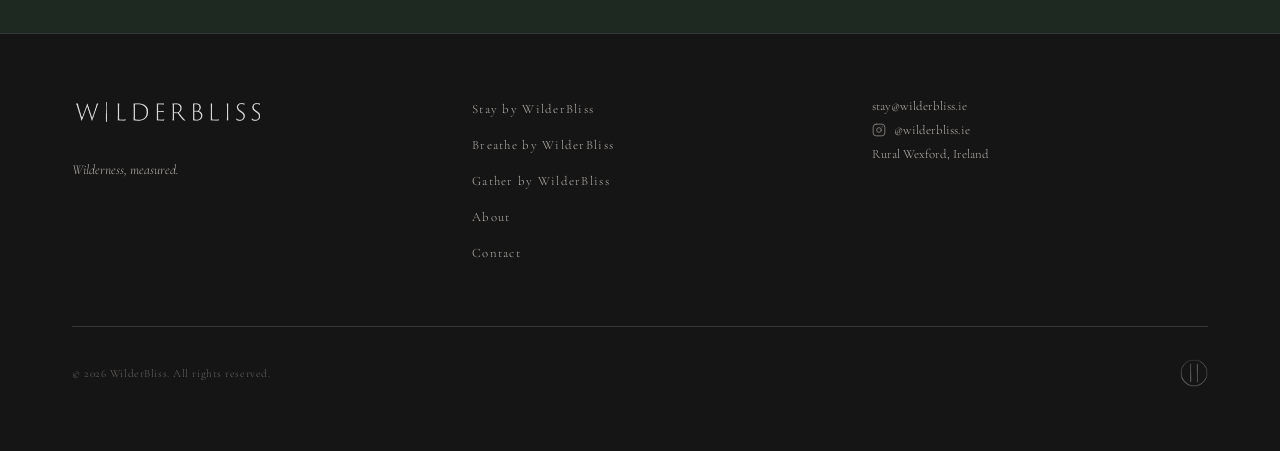
==== commit 5d6dbac2: "Add favicon set (pause mark); repair corrupted pause-neg.png used in footer Co-Authored-By: Claude O" ====
--- a/index.html
+++ b/index.html
@@ -10,7 +10,9 @@
   <meta property="og:type" content="website">
   <meta property="og:url" content="https://wilderbliss.ie">
   <link rel="stylesheet" href="css/style.css">
-  <link rel="icon" href="assets/logos/pause-neg.png" type="image/png">
+  <link rel="icon" href="/favicon.ico" sizes="48x48">
+  <link rel="icon" href="/icon-192.png" type="image/png" sizes="192x192">
+  <link rel="apple-touch-icon" href="/apple-touch-icon.png">
 </head>
 <body>
 
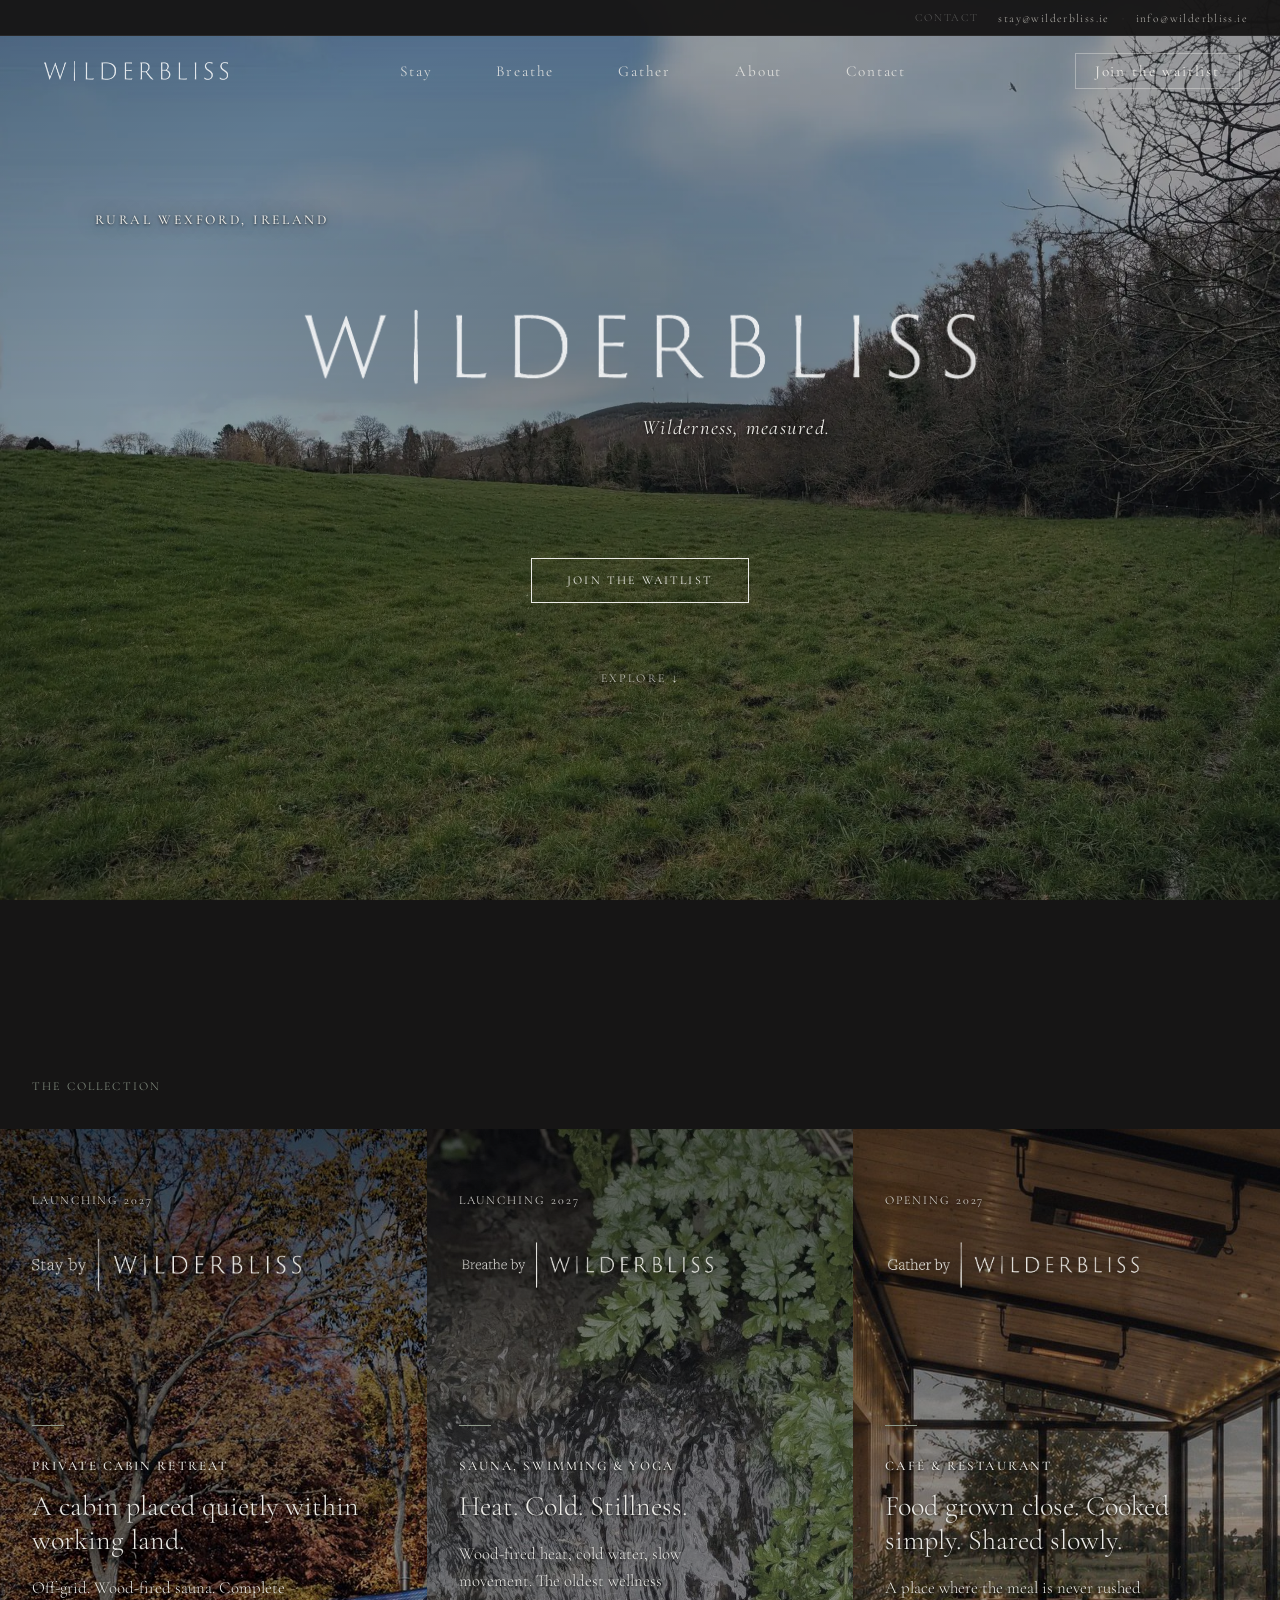
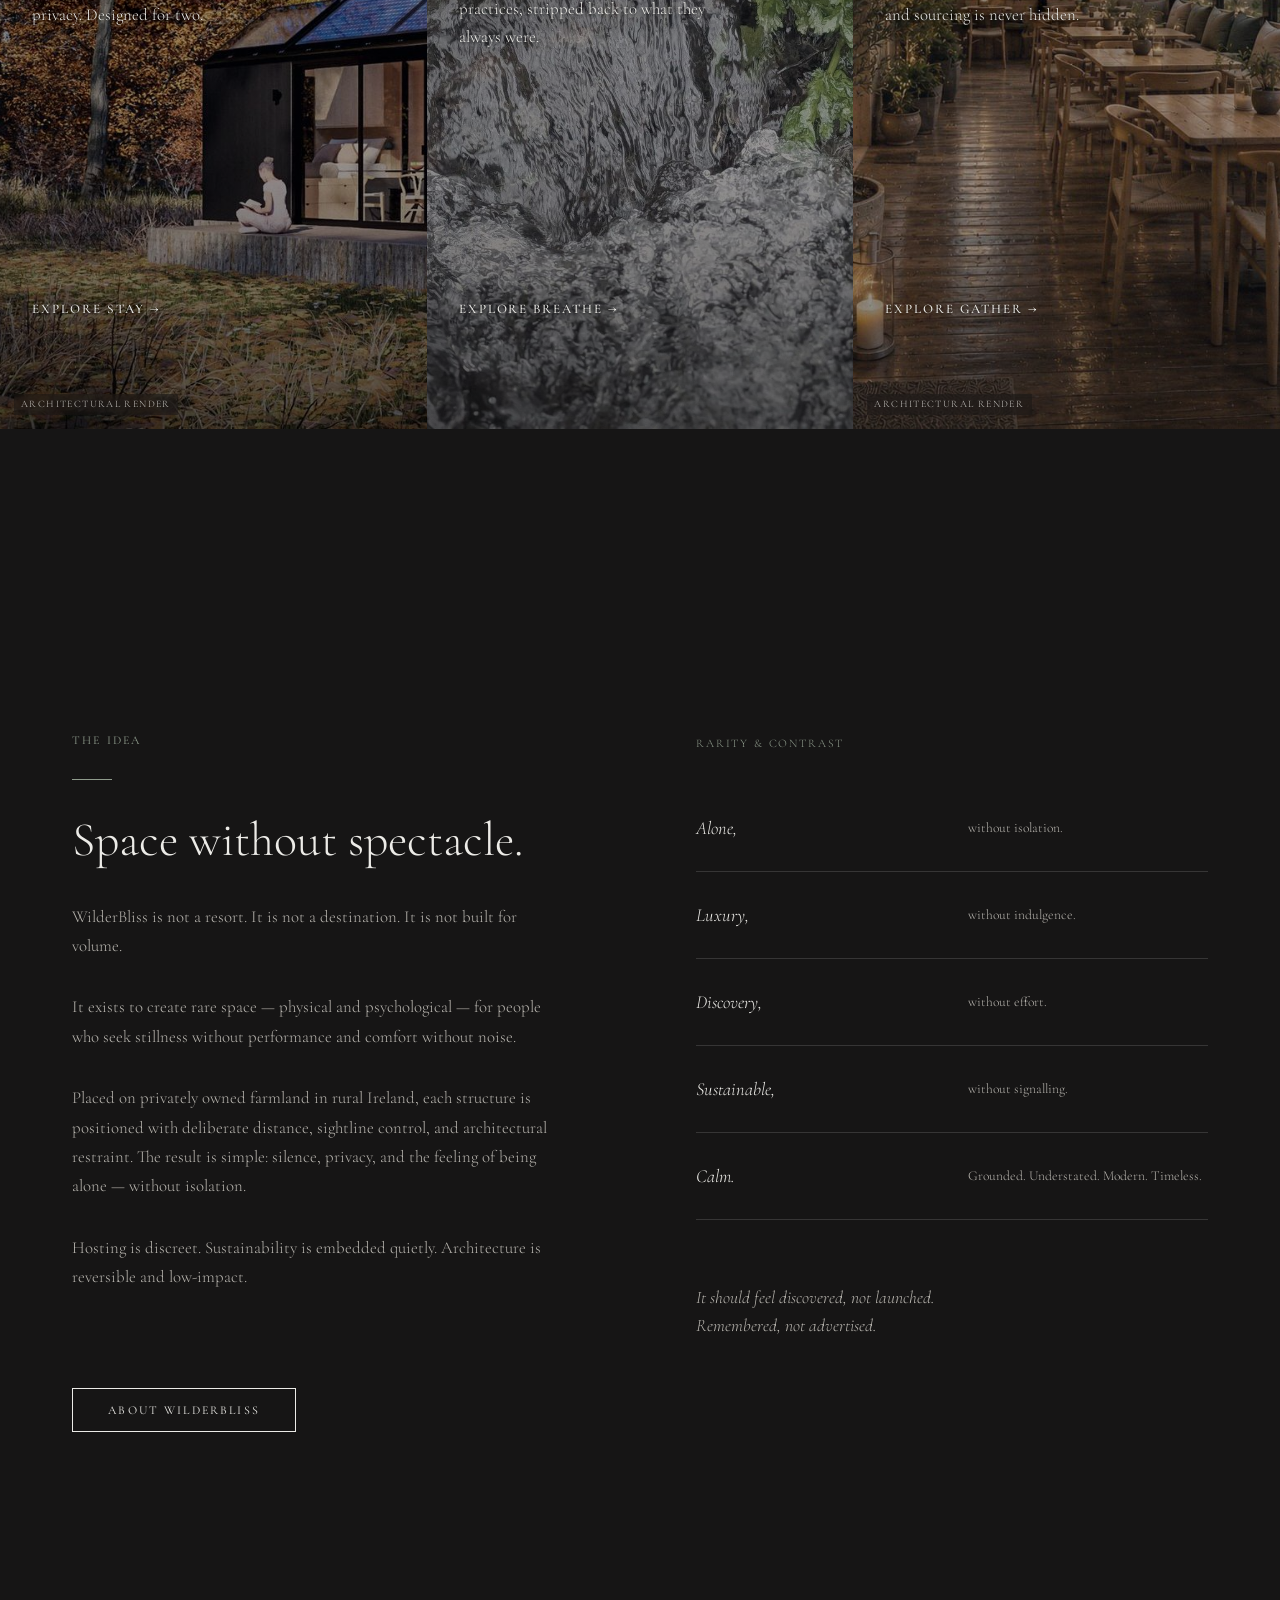
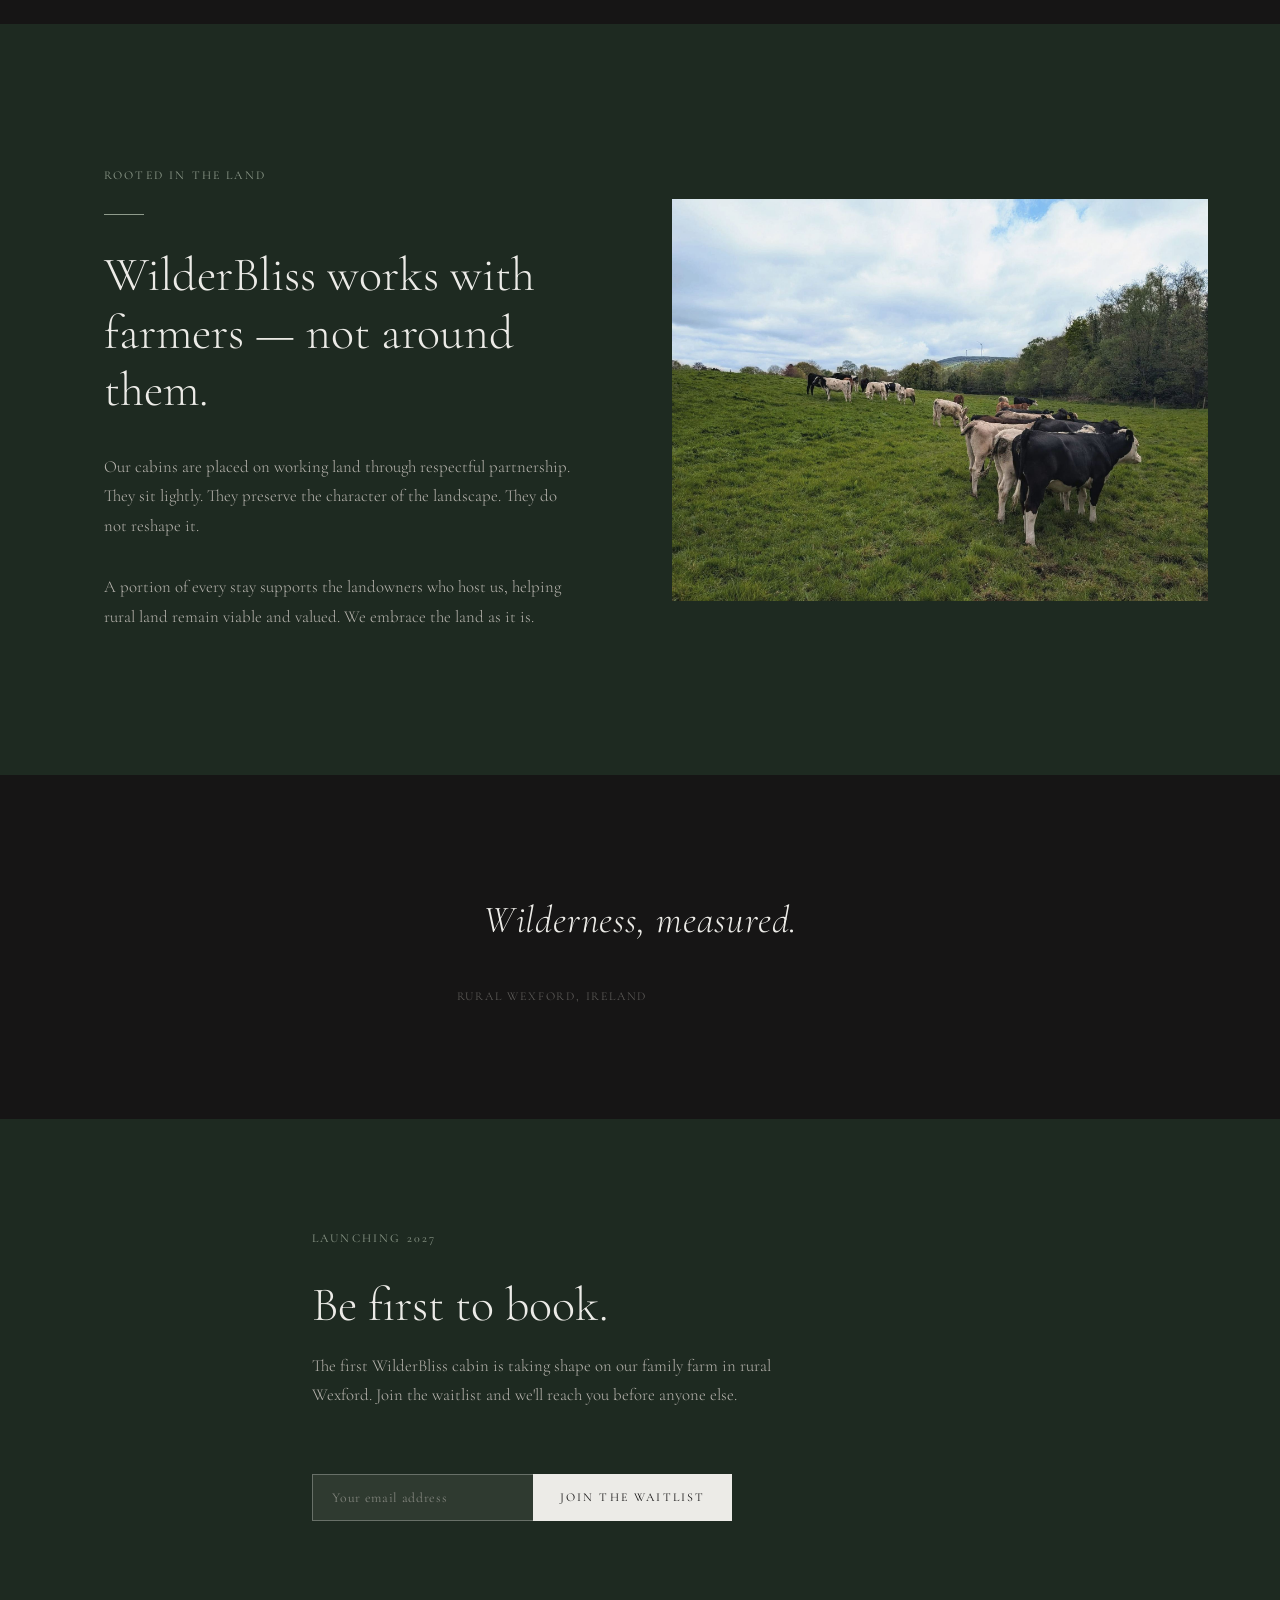
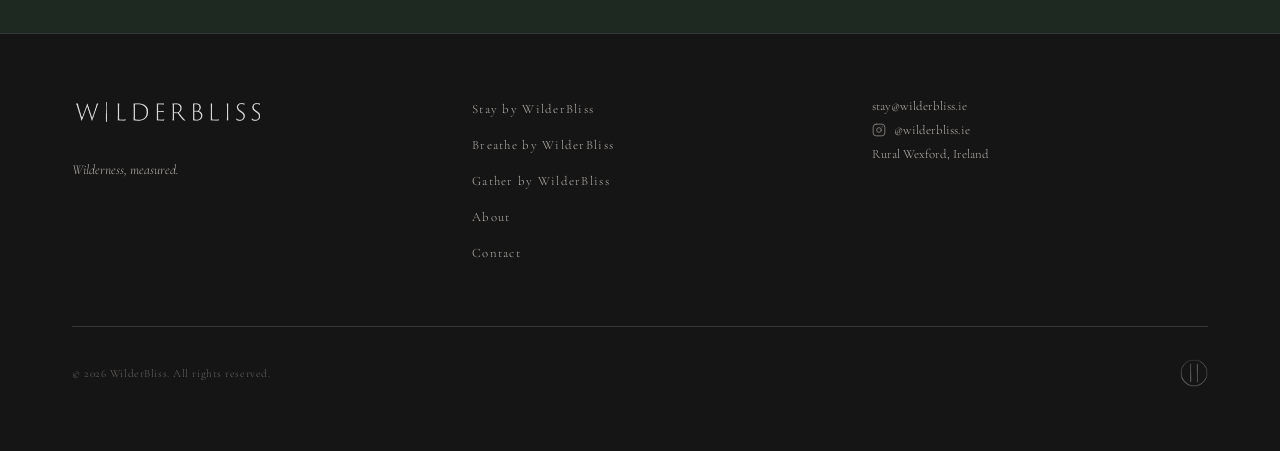
==== commit 21017077: "Speed up homepage hero; bolder favicon; add link-preview image - Hero now loads a preloaded WebP (37" ====
--- a/index.html
+++ b/index.html
@@ -10,9 +10,23 @@
   <meta property="og:type" content="website">
   <meta property="og:url" content="https://wilderbliss.ie">
   <link rel="stylesheet" href="css/style.css">
-  <link rel="icon" href="/favicon.ico" sizes="48x48">
-  <link rel="icon" href="/icon-192.png" type="image/png" sizes="192x192">
-  <link rel="apple-touch-icon" href="/apple-touch-icon.png">
+  <link rel="icon" href="/favicon.ico?v=2" sizes="any">
+  <link rel="icon" href="/favicon-32.png?v=2" type="image/png" sizes="32x32">
+  <link rel="icon" href="/icon-192.png?v=2" type="image/png" sizes="192x192">
+  <link rel="apple-touch-icon" href="/apple-touch-icon.png?v=2">
+  <meta name="theme-color" content="#161515">
+  <meta property="og:image" content="https://wilderbliss.ie/assets/og-image.jpg">
+  <meta property="og:image:width" content="1200">
+  <meta property="og:image:height" content="630">
+  <meta property="og:image:alt" content="WilderBliss — the Brook field, rural Wexford">
+  <meta name="twitter:card" content="summary_large_image">
+  <meta name="twitter:image" content="https://wilderbliss.ie/assets/og-image.jpg">
+  <link rel="preload" as="image" href="assets/images/brook-field.webp" type="image/webp" media="(min-width: 769px)" fetchpriority="high">
+  <link rel="preload" as="image" href="assets/images/brook-field-mobile.webp" type="image/webp" media="(max-width: 768px)" fetchpriority="high">
+  <style>
+    .hero--home{background-image:url('assets/images/brook-field.jpg');background-image:image-set(url('assets/images/brook-field.webp') type('image/webp'),url('assets/images/brook-field.jpg') type('image/jpeg'));}
+    @media (max-width:768px){.hero--home{background-image:url('assets/images/brook-field-mobile.jpg');background-image:image-set(url('assets/images/brook-field-mobile.webp') type('image/webp'),url('assets/images/brook-field-mobile.jpg') type('image/jpeg'));}}
+  </style>
 </head>
 <body>
 
@@ -45,7 +59,7 @@
   </nav>
 
   <!-- HERO -->
-  <section class="hero" style="min-height:100vh;justify-content:center;align-items:center;text-align:center;background:var(--color-charcoal);background-image:url('assets/images/brook-field.jpg');background-size:cover;background-position:center 35%;position:relative;">
+  <section class="hero hero--home" style="min-height:100vh;justify-content:center;align-items:center;text-align:center;background-color:var(--color-charcoal);background-size:cover;background-position:center 35%;position:relative;">
     <div style="position:absolute;inset:0;background:radial-gradient(ellipse at 50% 45%, rgba(0,0,0,0.42) 0%, rgba(0,0,0,0.30) 55%, rgba(0,0,0,0.38) 100%);z-index:0;"></div>
     <div style="position:relative;z-index:1;padding:0 var(--space-md);width:100%;">
       <p style="font-size:0.85rem;font-weight:500;letter-spacing:0.2em;text-transform:uppercase;color:var(--color-bone);text-shadow:0 1px 3px rgba(0,0,0,0.75),0 0 18px rgba(0,0,0,0.6);margin-bottom:var(--space-lg);">Rural Wexford, Ireland</p>
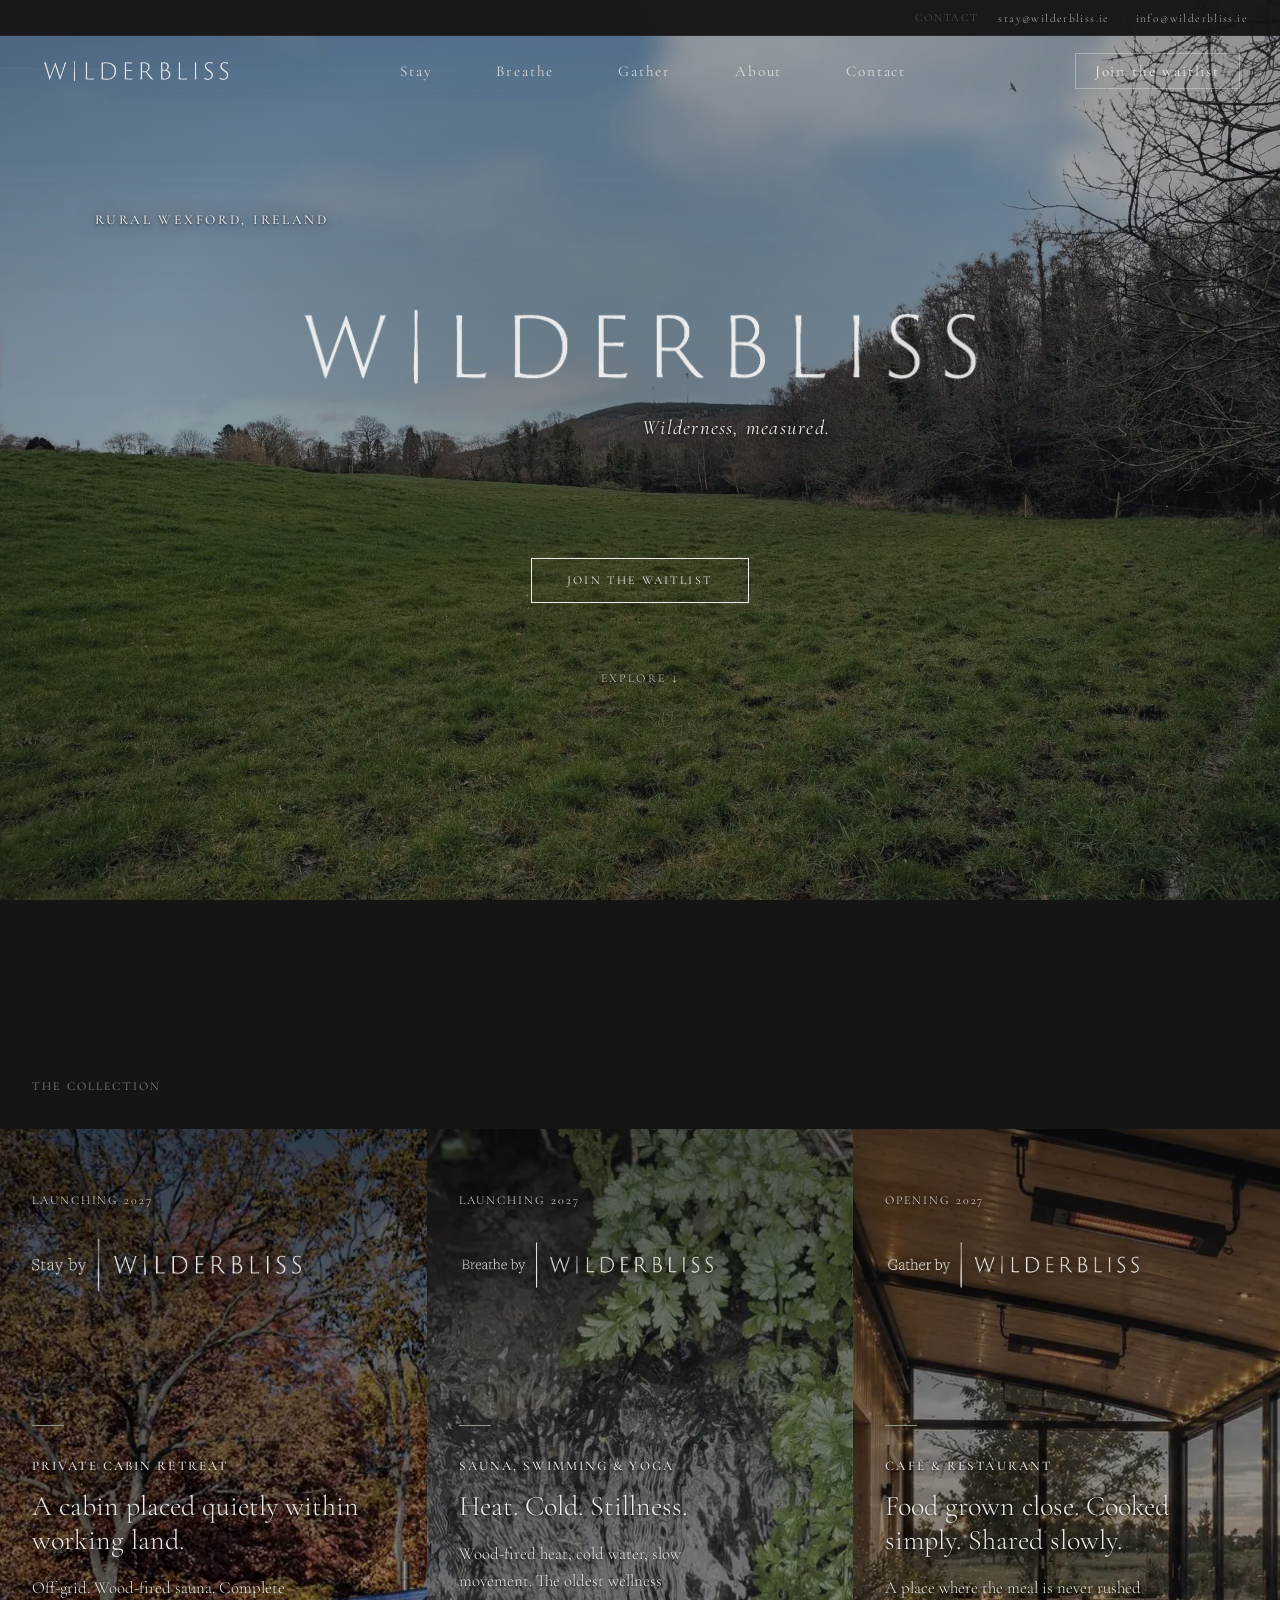
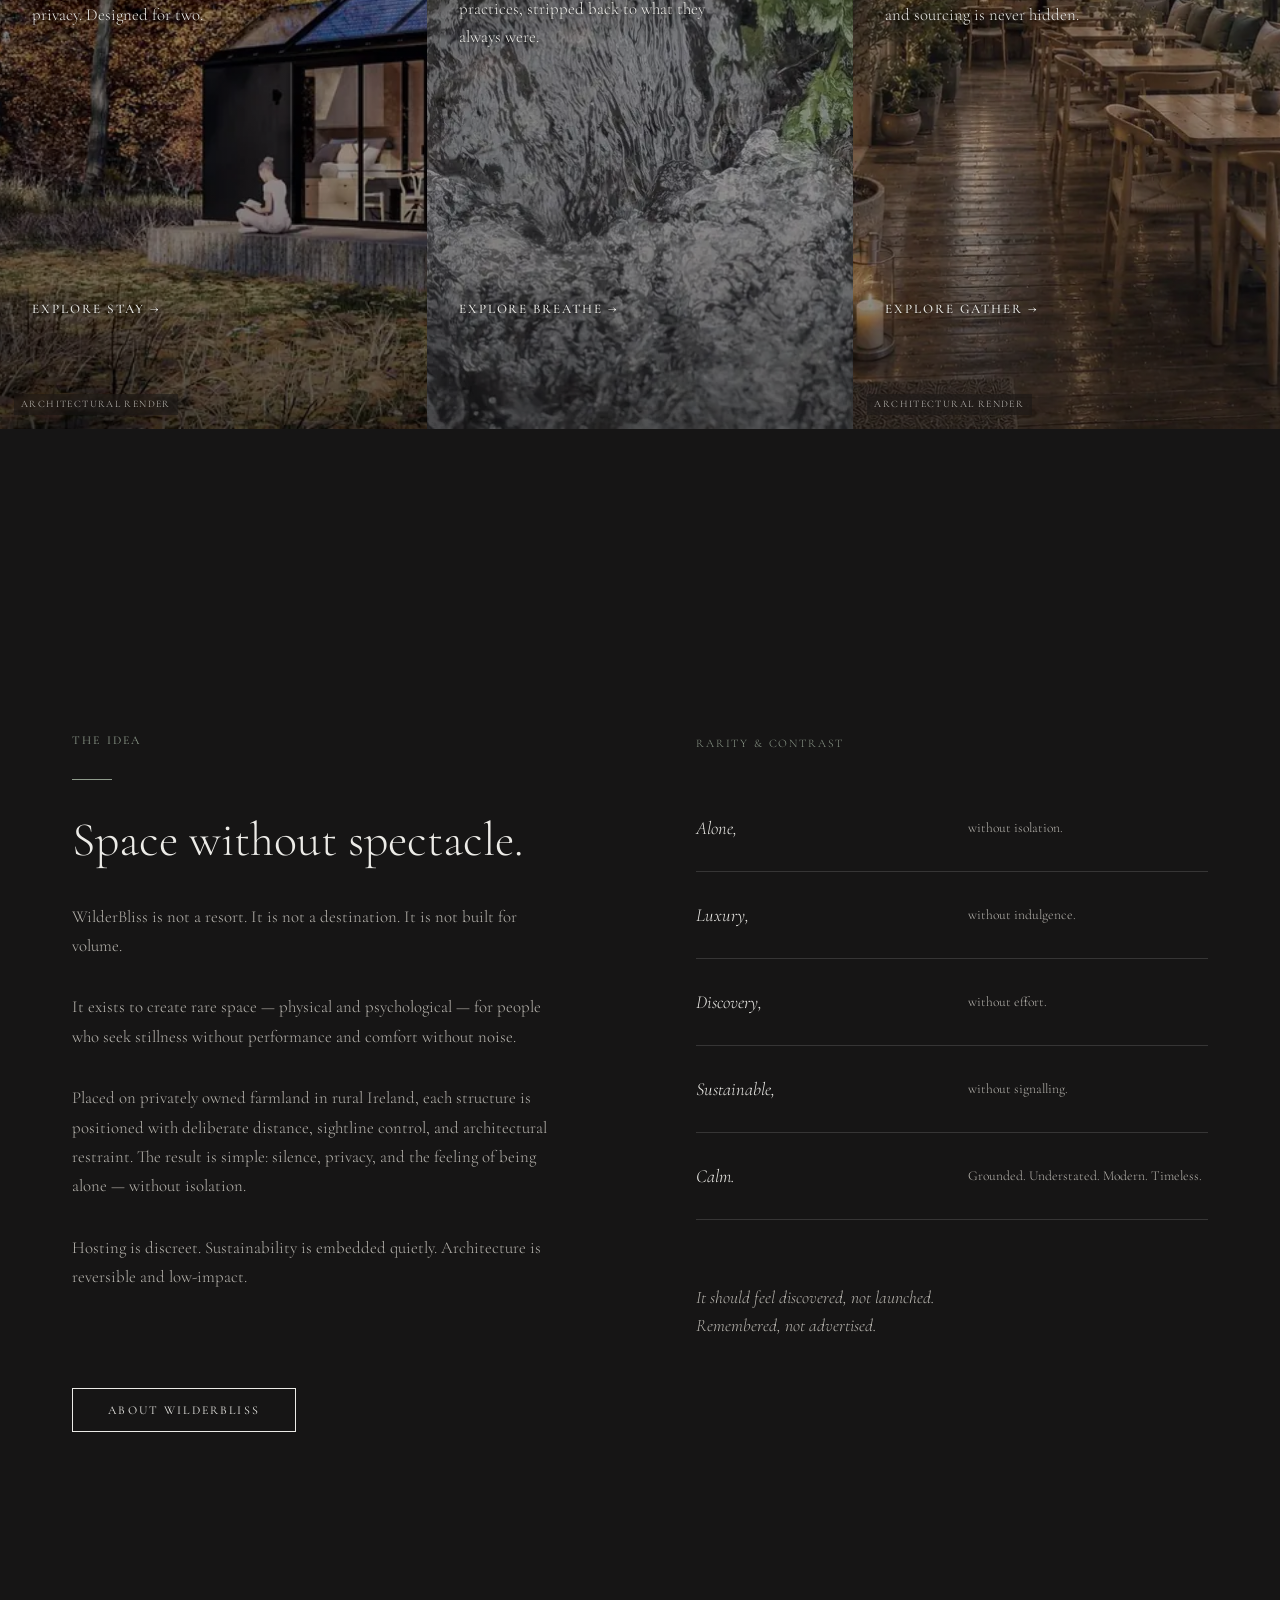
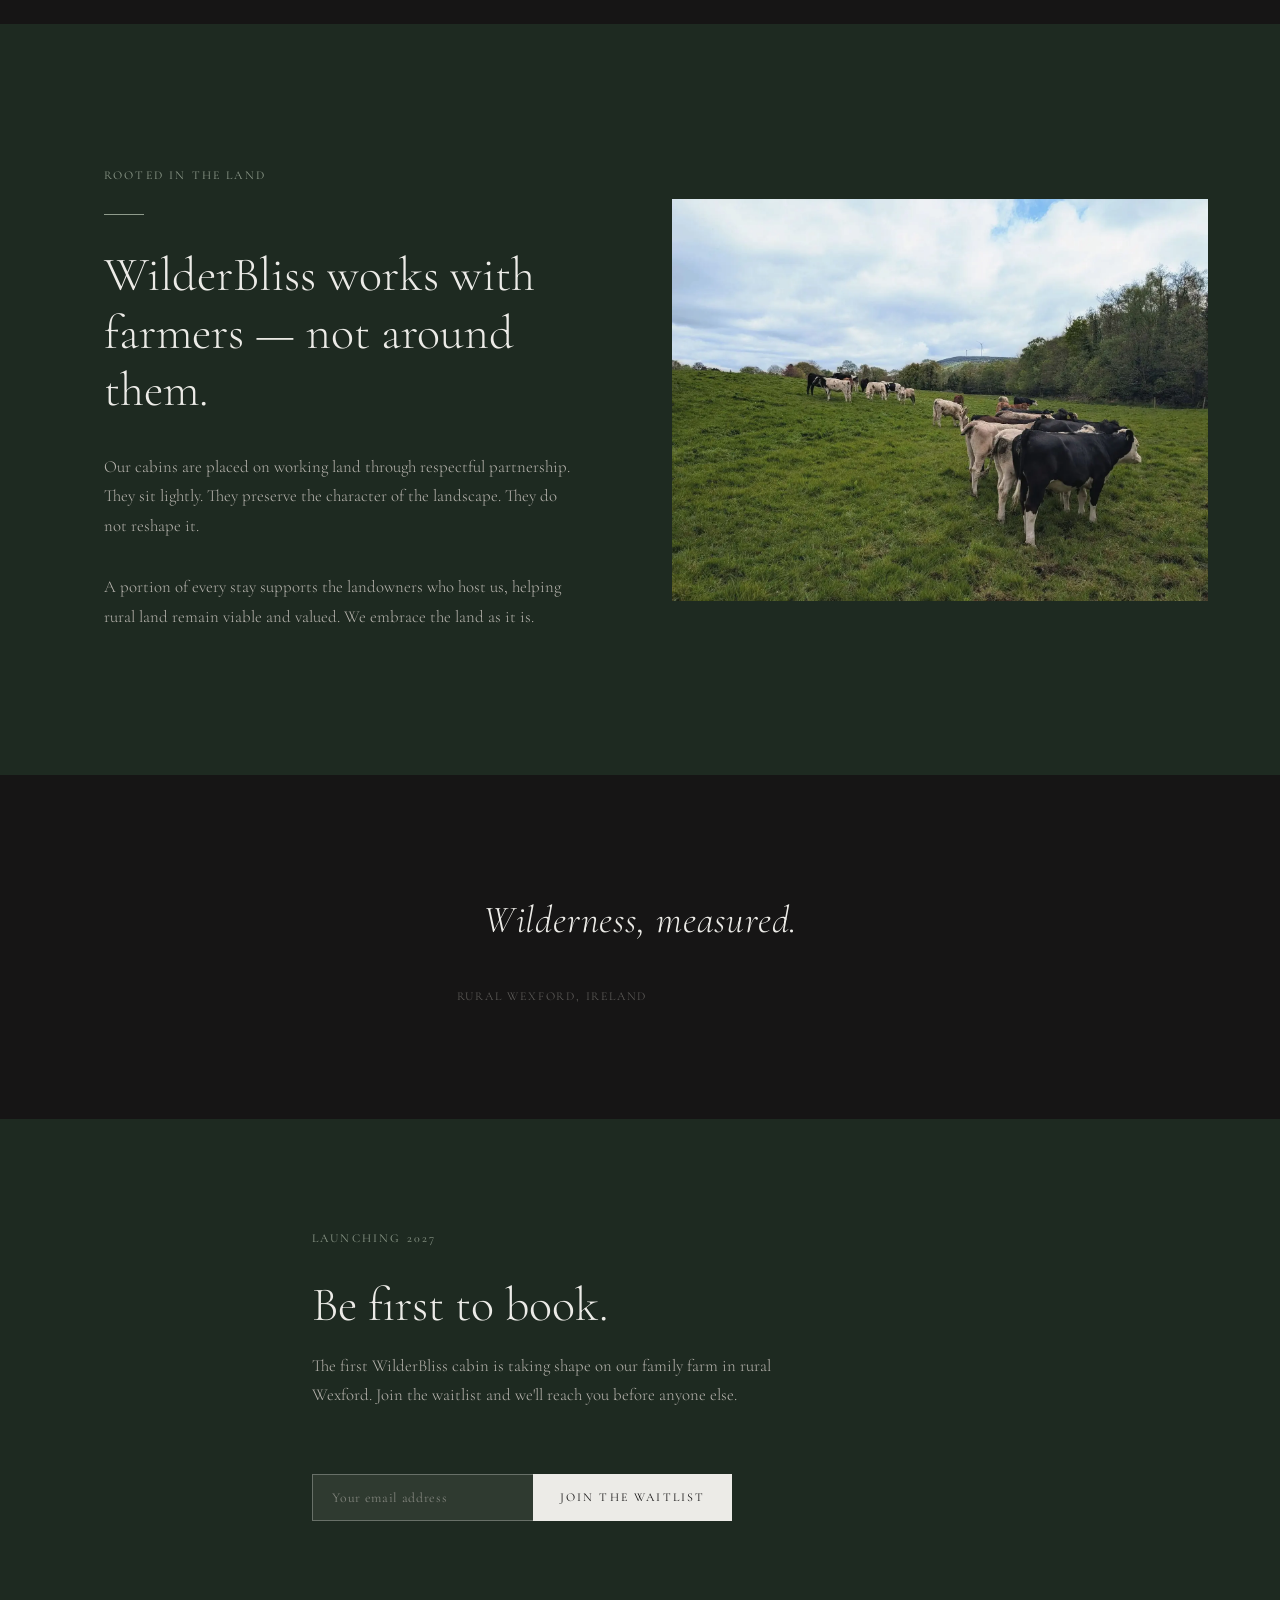
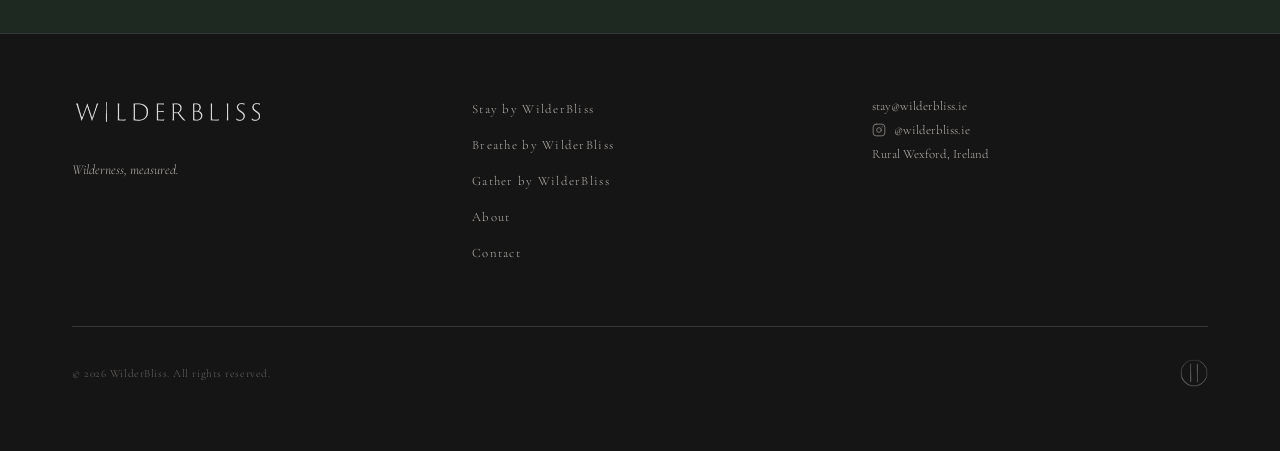
==== commit 224ba7bc: "Faster waitlist popup and pillar photos; WebP across the site - Waitlist popup image: 900px WebP (12" ====
--- a/index.html
+++ b/index.html
@@ -89,7 +89,7 @@
     <div class="brand-landing">
 
       <!-- STAY -->
-      <div class="brand-panel brand-panel--stay" style="background-image:url('assets/images/cabin-autumn.jpg');background-size:cover;background-position:38% center;">
+      <div class="brand-panel brand-panel--stay" style="background-image:url('assets/images/cabin-autumn-1200.webp');background-size:cover;background-position:38% center;">
         <span class="render-tag" style="z-index:2;">Architectural render</span>
         <a href="stay.html" class="brand-panel__link" aria-label="Explore Stay by WilderBliss"></a>
         <div class="brand-panel__top">
@@ -108,7 +108,7 @@
       </div>
 
       <!-- BREATHE -->
-      <div class="brand-panel brand-panel--breathe" style="background-image:url('assets/images/brook-water.jpg');background-size:cover;background-position:center 40%;">
+      <div class="brand-panel brand-panel--breathe" style="background-image:url('assets/images/brook-water-1200.webp');background-size:cover;background-position:center 40%;">
         <a href="breathe.html" class="brand-panel__link" aria-label="Explore Breathe by WilderBliss"></a>
         <div class="brand-panel__top">
           <span class="brand-panel__status">Launching 2027</span>
@@ -126,7 +126,7 @@
       </div>
 
       <!-- GATHER -->
-      <div class="brand-panel brand-panel--gather" style="background-image:url('assets/images/gather-terrace.jpg');background-size:cover;background-position:center;">
+      <div class="brand-panel brand-panel--gather" style="background-image:url('assets/images/gather-terrace-1200.webp');background-size:cover;background-position:center;">
         <span class="render-tag" style="z-index:2;">Architectural render</span>
         <a href="gather.html" class="brand-panel__link" aria-label="Explore Gather by WilderBliss"></a>
         <div class="brand-panel__top">
@@ -213,7 +213,7 @@
         <div>
           <!-- Photo placeholder — replace with actual image -->
           <div style="aspect-ratio:4/3;overflow:hidden;">
-        <img src="assets/images/farm-cattle.jpg" alt="Cattle grazing on the family farm, rural Wexford" style="width:100%;height:100%;object-fit:cover;display:block;object-position:center 55%;">
+        <img loading="lazy" decoding="async" src="assets/images/farm-cattle.webp" alt="Cattle grazing on the family farm, rural Wexford" style="width:100%;height:100%;object-fit:cover;display:block;object-position:center 55%;">
       </div>
         </div>
       </div>
@@ -283,7 +283,7 @@
     <div class="wb-popup__inner">
       <button class="wb-popup__close" id="wb-popup-close" aria-label="Close">&#x2715;</button>
       <div class="wb-popup__image">
-        <img src="assets/images/cabin-exterior-summer.jpg" alt="WilderBliss cabin" loading="lazy">
+        <img src="assets/images/cabin-exterior-summer-900.webp" alt="WilderBliss cabin" decoding="async">
         <span class="render-tag render-tag--popup">Architectural render · Photography to follow</span>
       </div>
       <div class="wb-popup__form-panel">
--- a/css/style.css
+++ b/css/style.css
@@ -783,10 +783,10 @@
   overflow: hidden;
 }
 
-.page-hero--stay    { background-color: var(--color-deep-forest); background-image: url('../assets/images/brook-field.jpg'); background-size: cover; background-position: center 30%; }
-.page-hero--breathe { background-color: var(--color-night-blue); background-image: url('../assets/images/brook-ivy.jpg'); background-size: cover; background-position: center 30%; }
-.page-hero--gather  { background-color: var(--color-dark-moss); background-image: url('../assets/images/gather-terrace.jpg'); background-size: cover; background-position: center; }
-.page-hero--about   { background-color: var(--color-blue-grey); background-image: url('../assets/images/gather-exterior.jpg'); background-size: cover; background-position: center 30%; }
+.page-hero--stay    { background-color: var(--color-deep-forest); background-image: url('../assets/images/brook-field.webp'); background-size: cover; background-position: center 30%; }
+.page-hero--breathe { background-color: var(--color-night-blue); background-image: url('../assets/images/brook-ivy.webp'); background-size: cover; background-position: center 30%; }
+.page-hero--gather  { background-color: var(--color-dark-moss); background-image: url('../assets/images/gather-terrace.webp'); background-size: cover; background-position: center; }
+.page-hero--about   { background-color: var(--color-blue-grey); background-image: url('../assets/images/gather-exterior.webp'); background-size: cover; background-position: center 30%; }
 
 /* Dark overlay for page heroes with photos */
 .page-hero--stay::before,
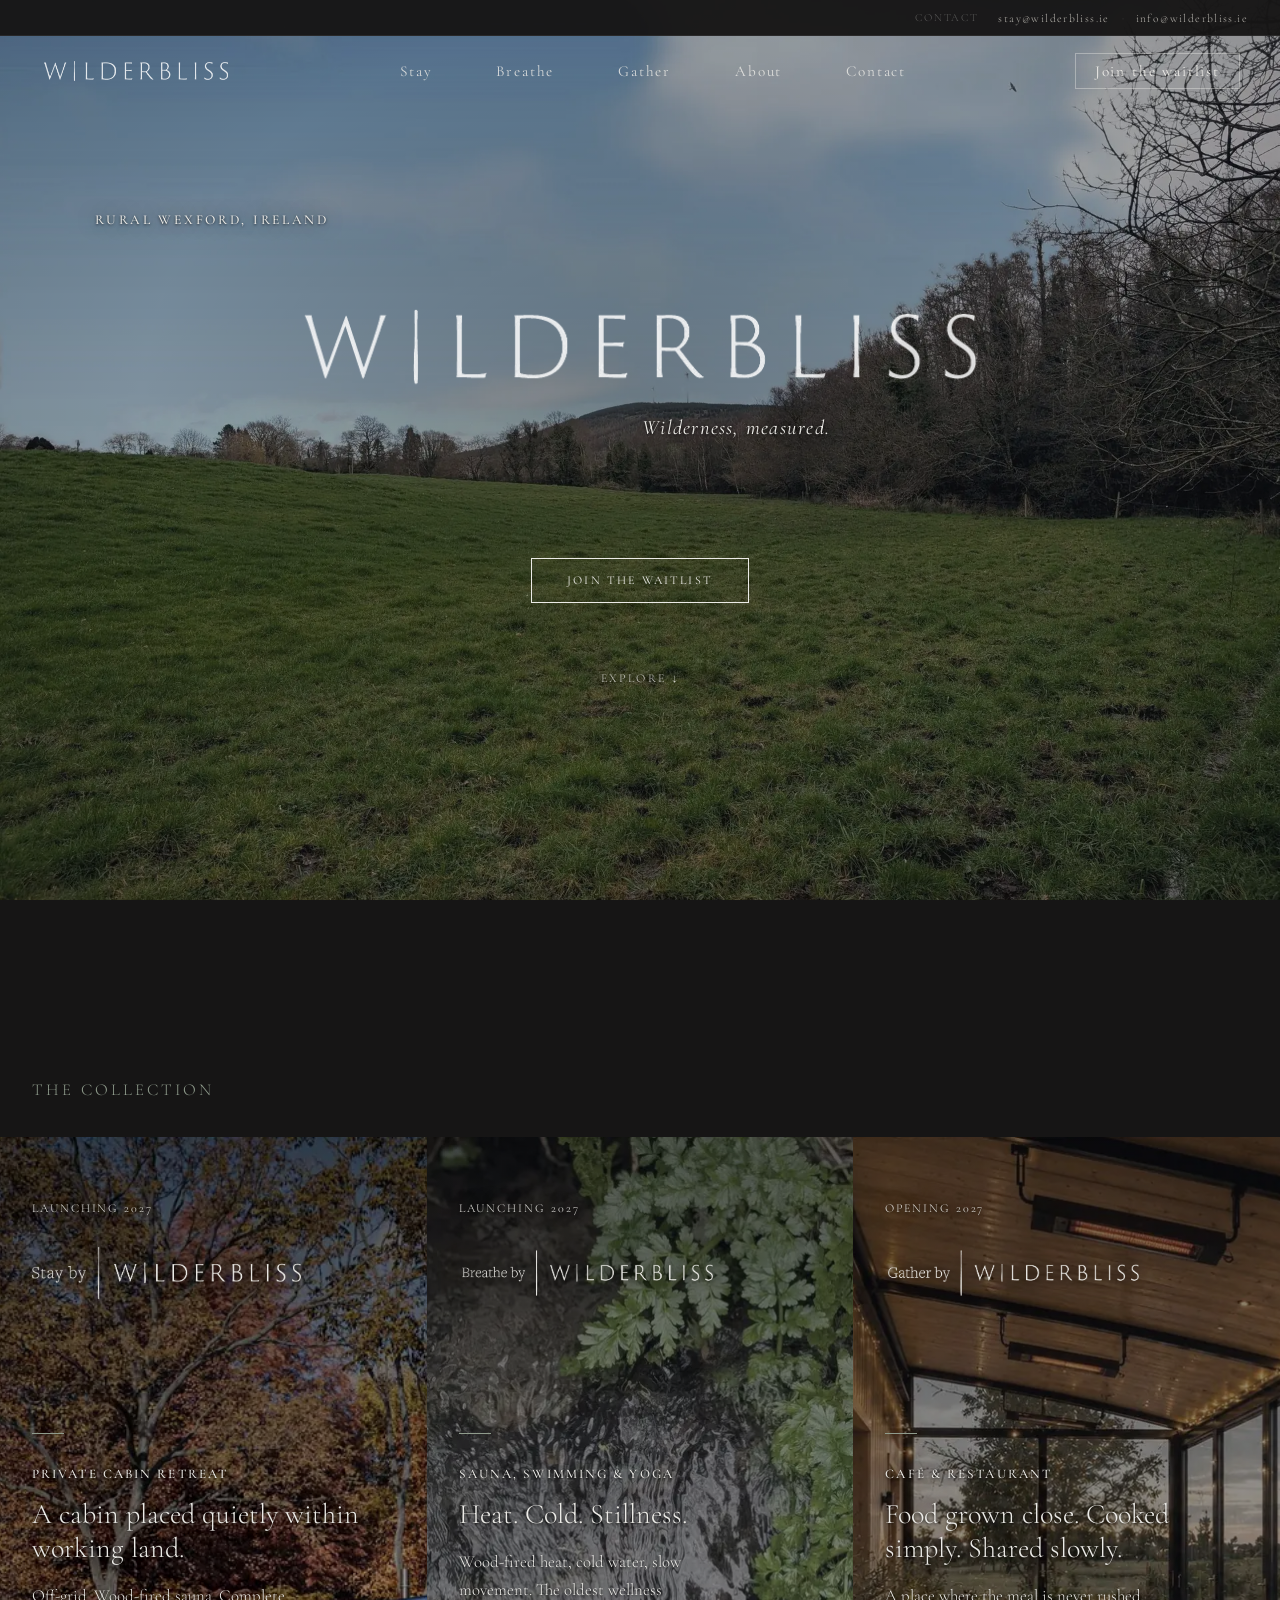
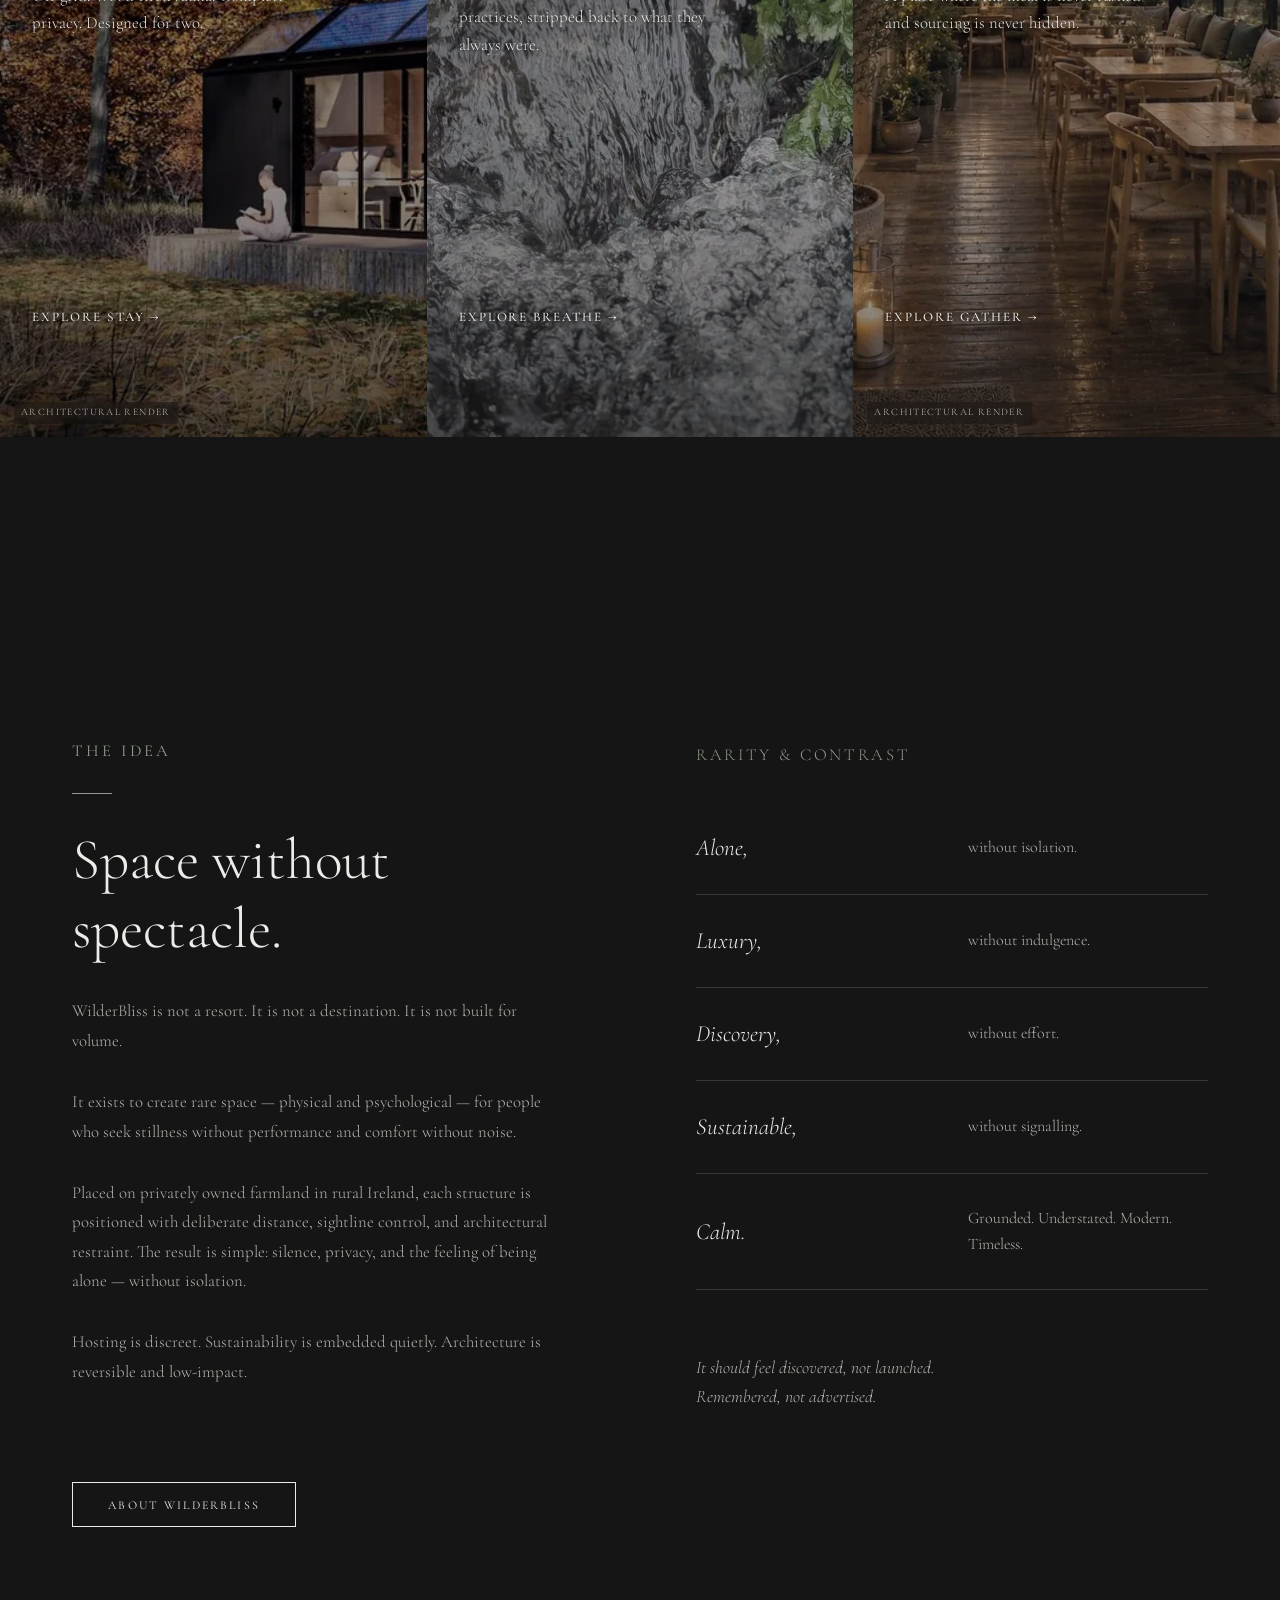
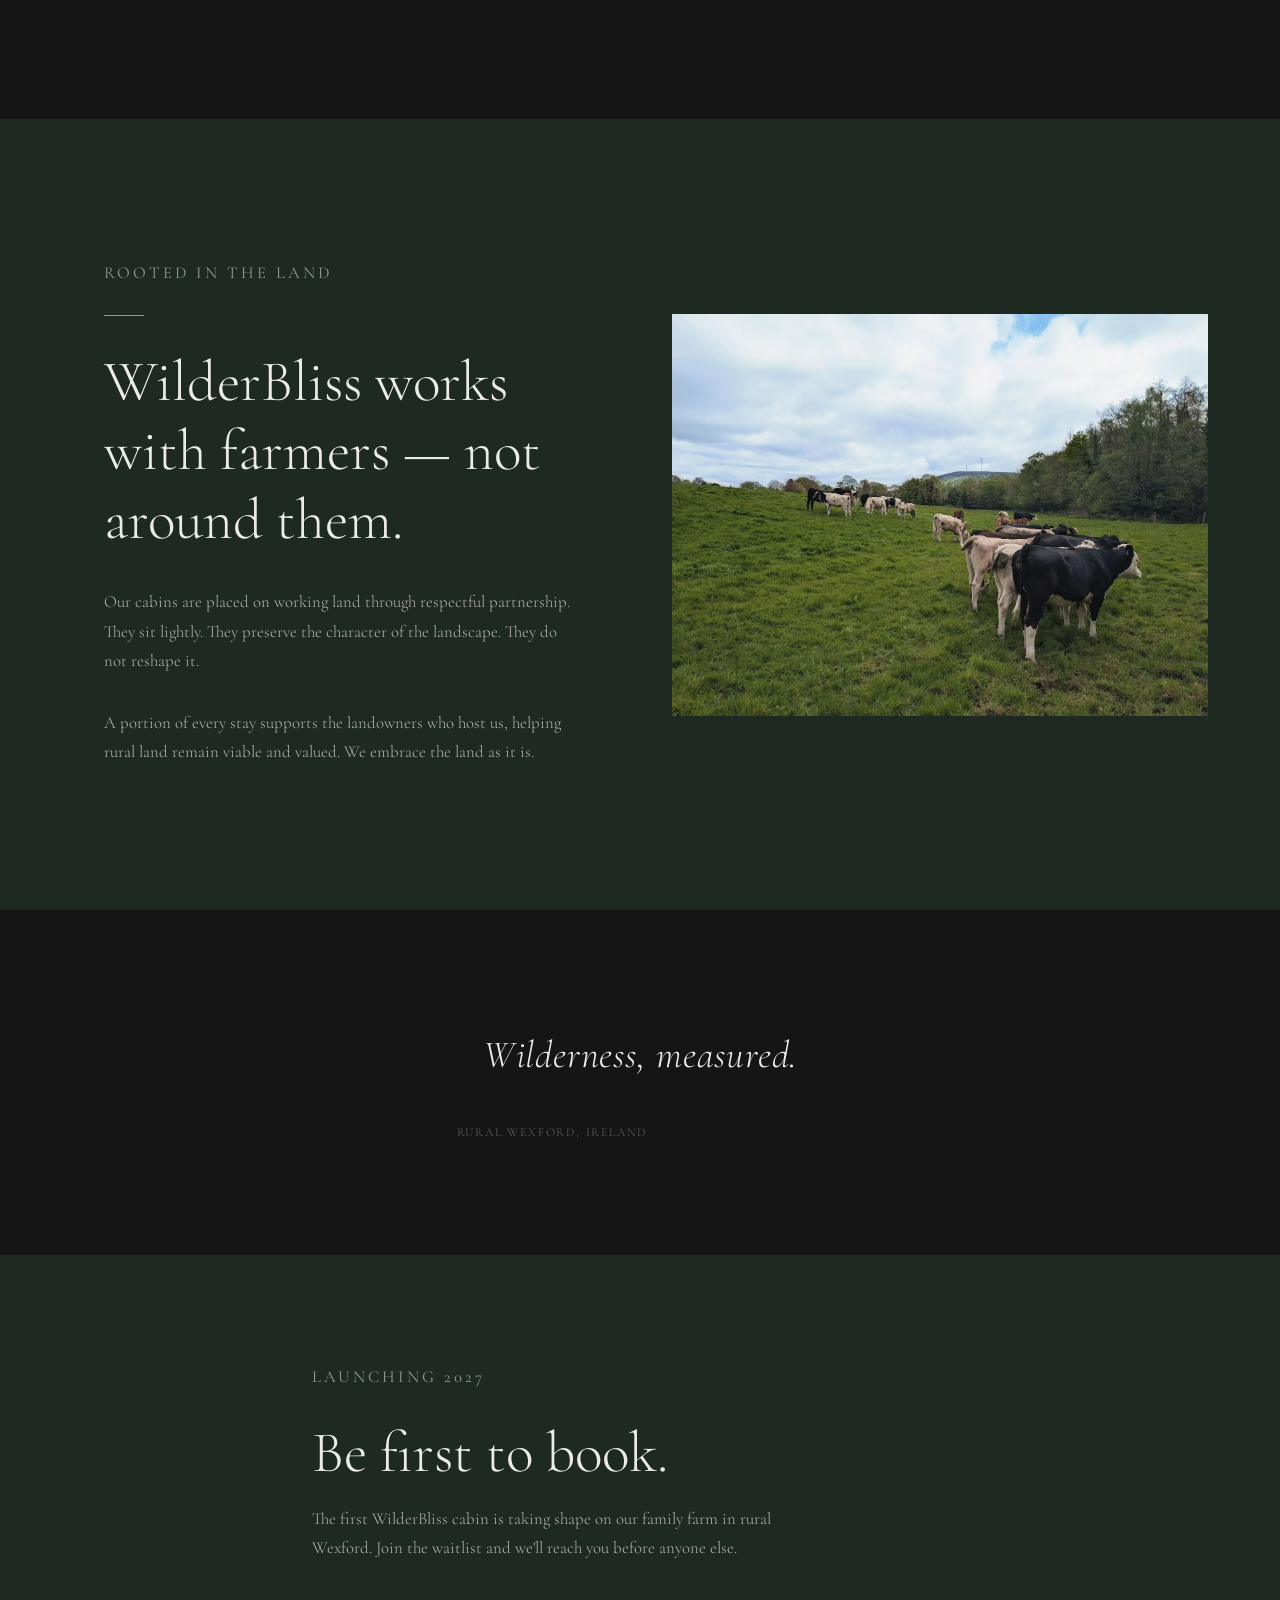
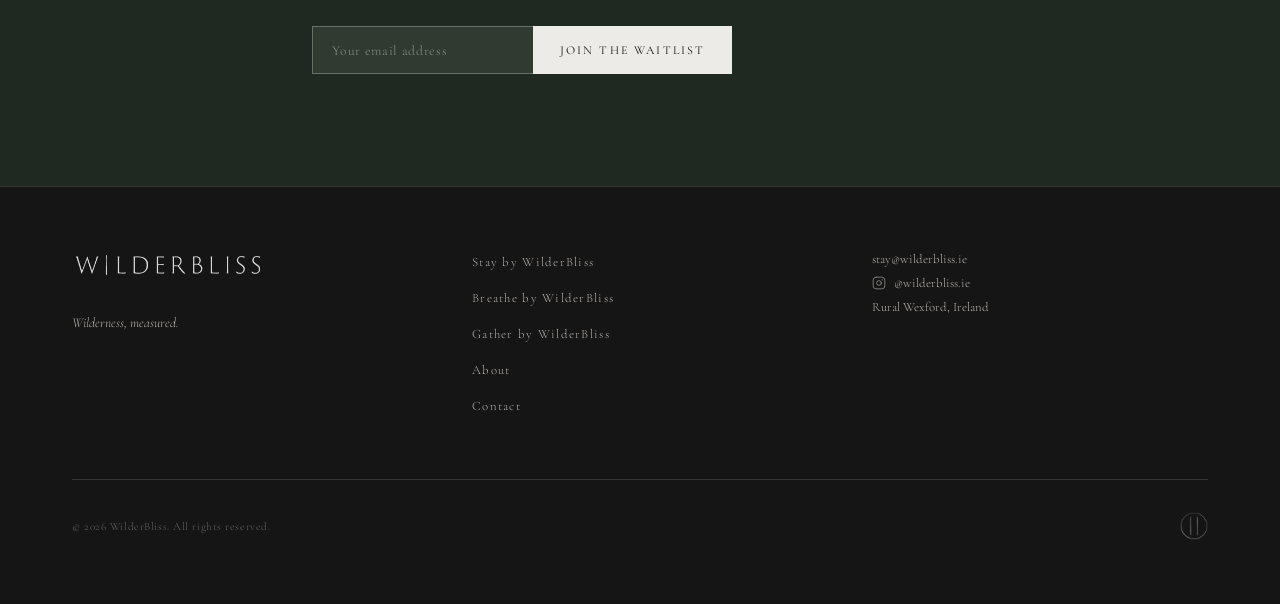
==== commit 338f60d2: "Bigger section labels and headings - Section labels (The Collection, The Idea, Rarity & contrast etc" ====
--- a/index.html
+++ b/index.html
@@ -84,7 +84,7 @@
   <!-- THREE-PILLAR LANDING -->
   <section id="collection">
     <div style="background:var(--color-charcoal);padding:var(--space-lg) var(--space-md) var(--space-md);">
-      <p style="font-size:var(--type-caption);letter-spacing:0.18em;text-transform:uppercase;color:var(--color-muted-sage);">The Collection</p>
+      <p style="font-size:var(--type-label);letter-spacing:0.18em;text-transform:uppercase;color:var(--color-muted-sage);">The Collection</p>
     </div>
     <div class="brand-landing">
 
@@ -165,7 +165,7 @@
 
         <div>
           <div class="ethos__contrasts">
-            <p style="font-size:0.72rem;letter-spacing:0.16em;text-transform:uppercase;color:var(--color-muted-sage);margin-bottom:var(--space-md);">Rarity &amp; contrast</p>
+            <p style="font-size:var(--type-label);letter-spacing:0.16em;text-transform:uppercase;color:var(--color-muted-sage);margin-bottom:var(--space-md);">Rarity &amp; contrast</p>
 
             <div class="ethos__contrast-item">
               <span class="ethos__contrast-label">Alone,</span>
--- a/css/style.css
+++ b/css/style.css
@@ -49,10 +49,11 @@
 
   /* Type scale */
   --type-h1:                clamp(2.8rem, 6vw, 5rem);
-  --type-h2:                clamp(2rem, 4vw, 3rem);
-  --type-h3:                clamp(1.4rem, 2.5vw, 1.9rem);
+  --type-h2:                clamp(2.3rem, 4.6vw, 3.6rem);
+  --type-h3:                clamp(1.6rem, 2.8vw, 2.25rem);
   --type-body:              1.05rem;
   --type-caption:           0.75rem;
+  --type-label:             clamp(0.95rem, 1.3vw, 1.15rem);
   --type-nav:               0.95rem;
 
   /* Spacing */
@@ -152,7 +153,7 @@
 /* Section label (small category tag above headings) */
 .section-label {
   font-family: var(--font-body);
-  font-size: var(--type-caption);
+  font-size: var(--type-label);
   font-weight: 400;
   letter-spacing: 0.18em;
   text-transform: uppercase;
@@ -1265,14 +1266,14 @@
 
 .ethos__contrast-label {
   font-family: var(--font-display);
-  font-size: 1.15rem;
+  font-size: 1.45rem;
   font-weight: 300;
   font-style: italic;
   color: var(--color-bone);
 }
 
 .ethos__contrast-desc {
-  font-size: 0.85rem;
+  font-size: 1rem;
   color: var(--color-stone);
   line-height: 1.6;
   max-width: 100%;
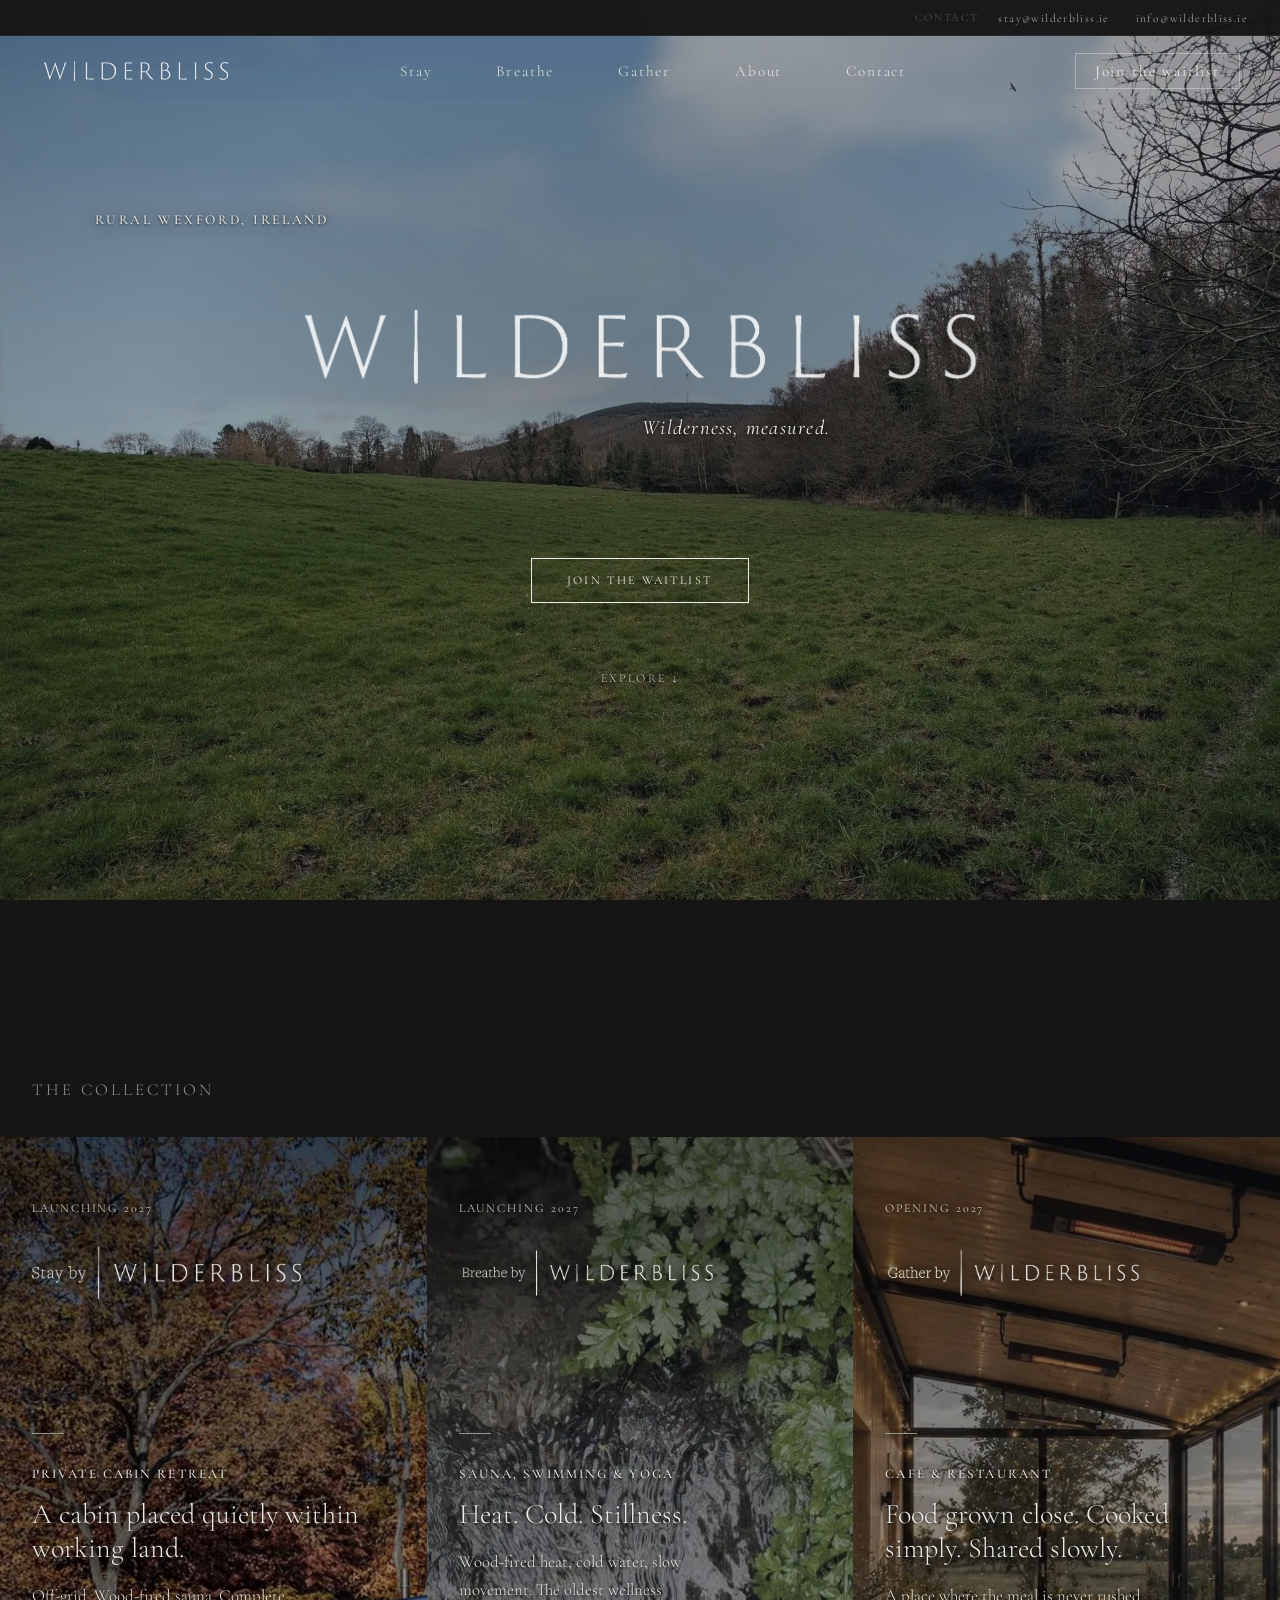
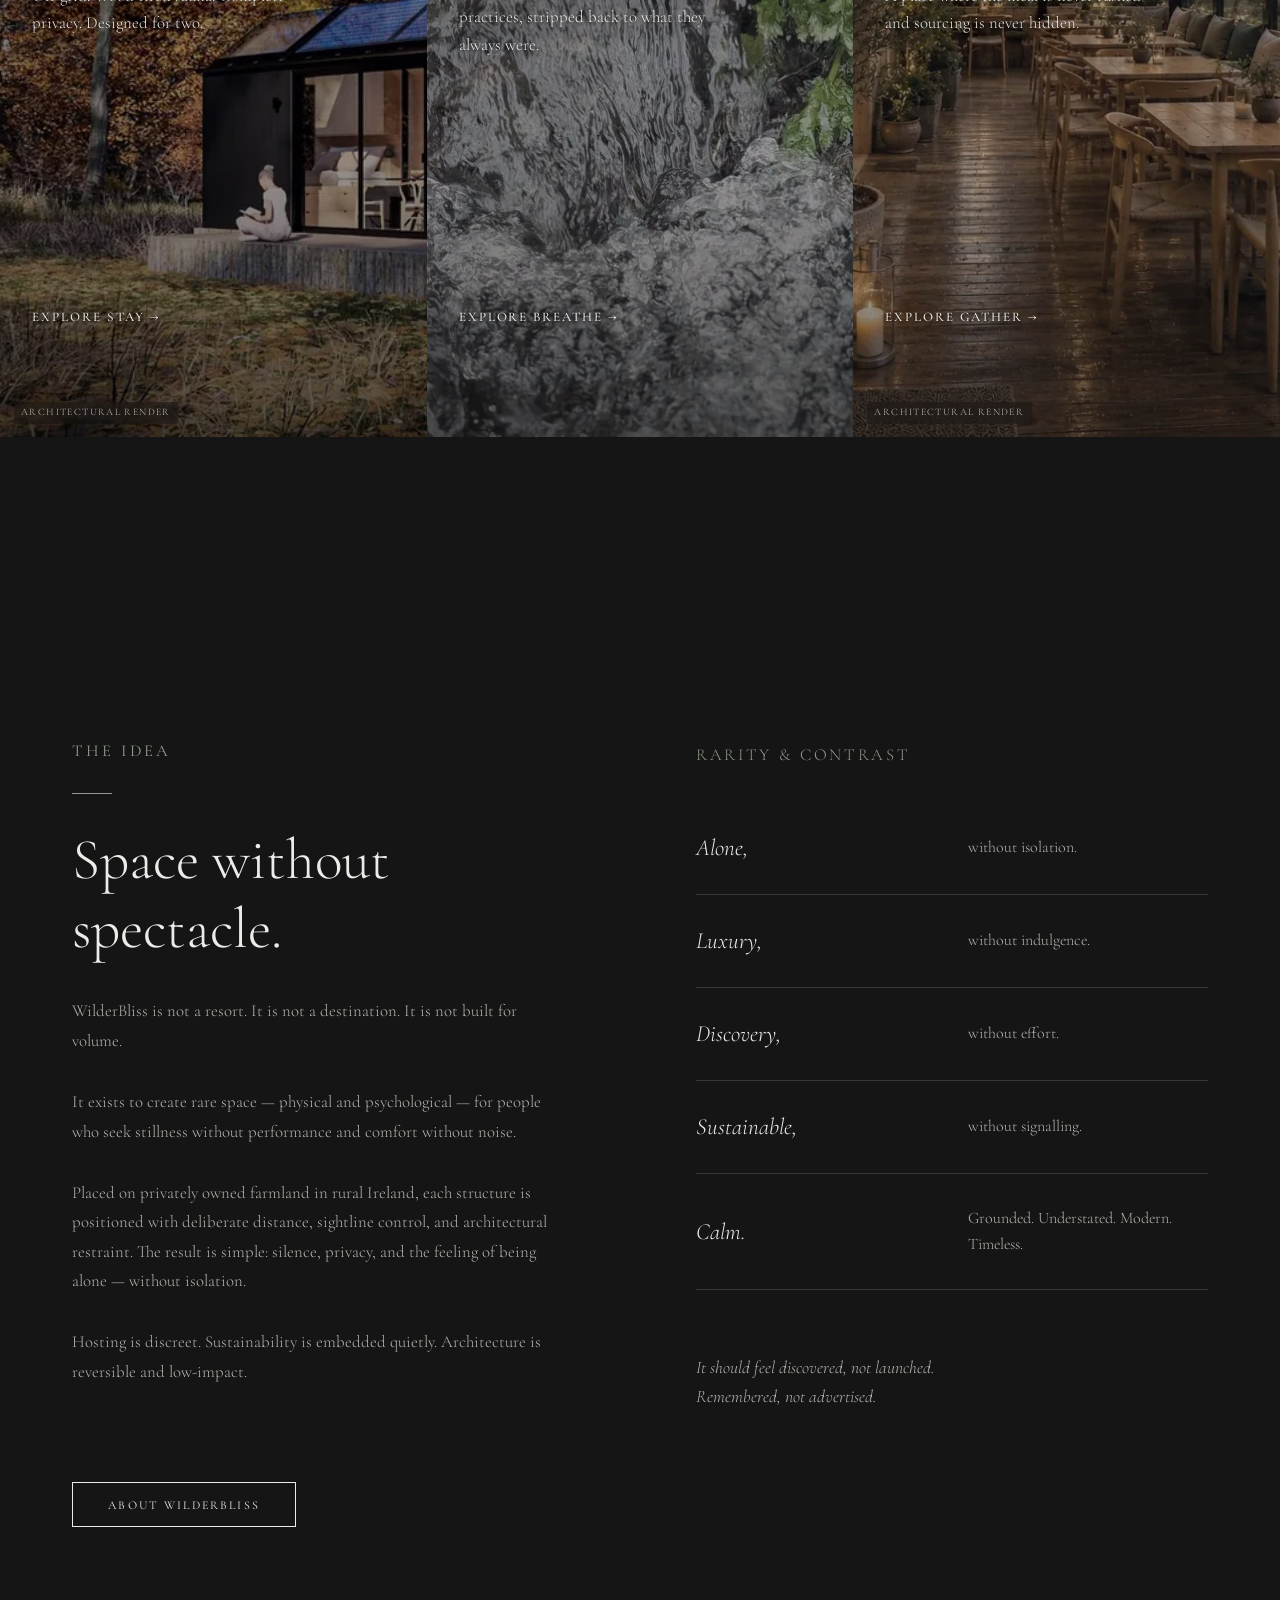
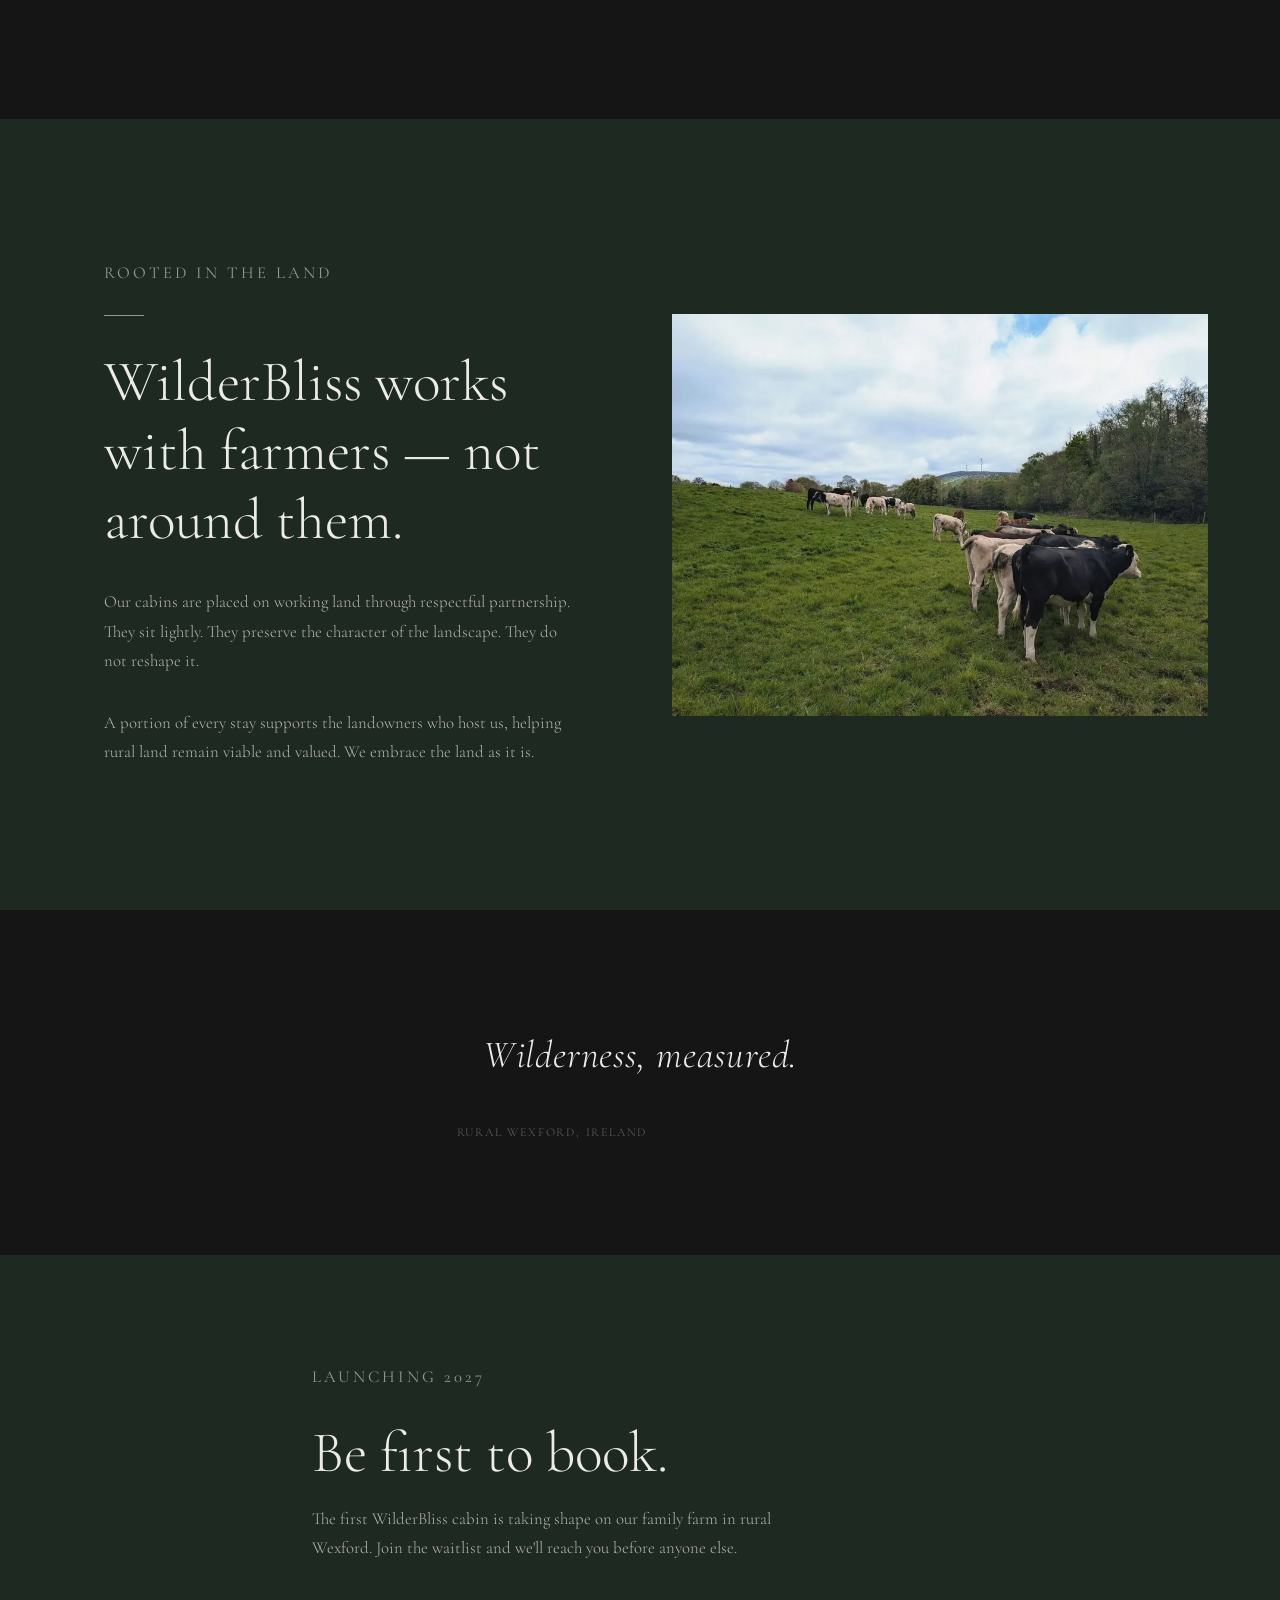
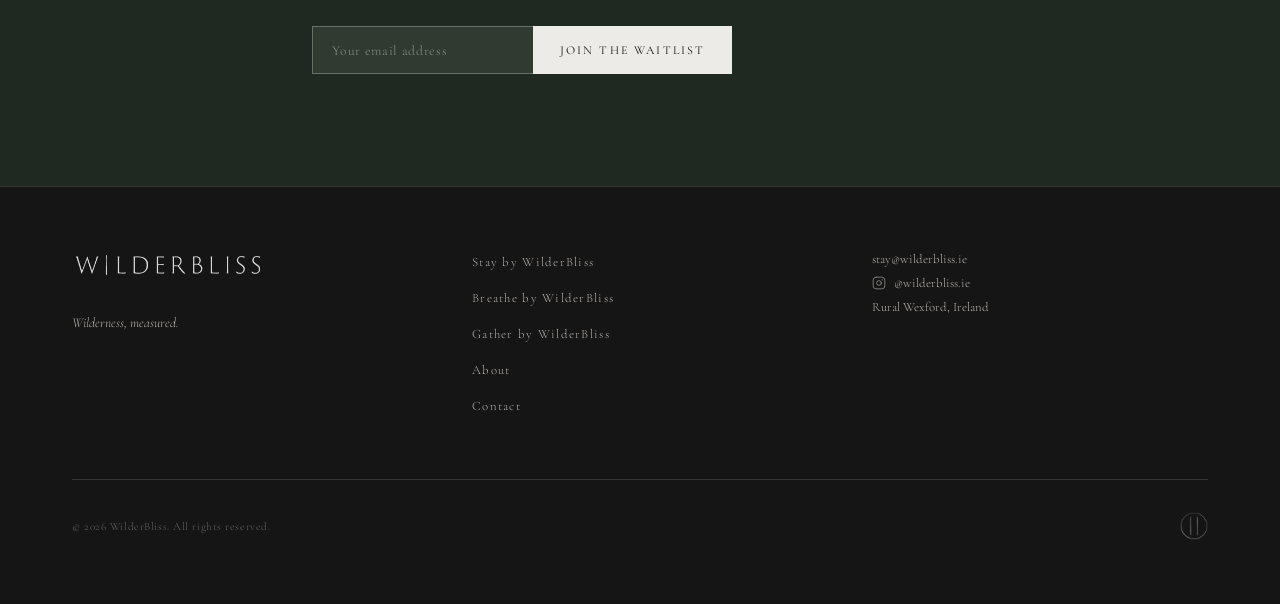
==== commit 9bb7d554: "Photo loading pass across every page - Each page's top photo is now preloaded, with a 900px version " ====
--- a/index.html
+++ b/index.html
@@ -9,6 +9,9 @@
   <meta property="og:description" content="Three nature hospitality experiences on one piece of land in rural Wexford, Ireland. A private off-grid cabin, a wood-fired sauna with yoga, and a café rooted in the landscape.">
   <meta property="og:type" content="website">
   <meta property="og:url" content="https://wilderbliss.ie">
+  <link rel="preconnect" href="https://fonts.googleapis.com">
+  <link rel="preconnect" href="https://fonts.gstatic.com" crossorigin>
+  <link rel="stylesheet" href="https://fonts.googleapis.com/css2?family=Cormorant+Garamond:ital,wght@0,300;0,400;0,500;0,600;1,300;1,400&display=swap">
   <link rel="stylesheet" href="css/style.css">
   <link rel="icon" href="/favicon.ico?v=2" sizes="any">
   <link rel="icon" href="/favicon-32.png?v=2" type="image/png" sizes="32x32">
@@ -89,7 +92,7 @@
     <div class="brand-landing">
 
       <!-- STAY -->
-      <div class="brand-panel brand-panel--stay" style="background-image:url('assets/images/cabin-autumn-1200.webp');background-size:cover;background-position:38% center;">
+      <div class="brand-panel brand-panel--stay" data-bg="assets/images/cabin-autumn-1200.webp" style="background-size:cover;background-position:38% center;">
         <span class="render-tag" style="z-index:2;">Architectural render</span>
         <a href="stay.html" class="brand-panel__link" aria-label="Explore Stay by WilderBliss"></a>
         <div class="brand-panel__top">
@@ -108,7 +111,7 @@
       </div>
 
       <!-- BREATHE -->
-      <div class="brand-panel brand-panel--breathe" style="background-image:url('assets/images/brook-water-1200.webp');background-size:cover;background-position:center 40%;">
+      <div class="brand-panel brand-panel--breathe" data-bg="assets/images/brook-water-1200.webp" style="background-size:cover;background-position:center 40%;">
         <a href="breathe.html" class="brand-panel__link" aria-label="Explore Breathe by WilderBliss"></a>
         <div class="brand-panel__top">
           <span class="brand-panel__status">Launching 2027</span>
@@ -126,7 +129,7 @@
       </div>
 
       <!-- GATHER -->
-      <div class="brand-panel brand-panel--gather" style="background-image:url('assets/images/gather-terrace-1200.webp');background-size:cover;background-position:center;">
+      <div class="brand-panel brand-panel--gather" data-bg="assets/images/gather-terrace-1200.webp" style="background-size:cover;background-position:center;">
         <span class="render-tag" style="z-index:2;">Architectural render</span>
         <a href="gather.html" class="brand-panel__link" aria-label="Explore Gather by WilderBliss"></a>
         <div class="brand-panel__top">
@@ -213,7 +216,7 @@
         <div>
           <!-- Photo placeholder — replace with actual image -->
           <div style="aspect-ratio:4/3;overflow:hidden;">
-        <img loading="lazy" decoding="async" src="assets/images/farm-cattle.webp" alt="Cattle grazing on the family farm, rural Wexford" style="width:100%;height:100%;object-fit:cover;display:block;object-position:center 55%;">
+        <img loading="lazy" decoding="async" src="assets/images/farm-cattle.webp" srcset="assets/images/farm-cattle-900.webp 900w, assets/images/farm-cattle.webp 1600w" sizes="(max-width: 768px) 100vw, 40vw" alt="Cattle grazing on the family farm, rural Wexford" style="width:100%;height:100%;object-fit:cover;display:block;object-position:center 55%;">
       </div>
         </div>
       </div>
@@ -283,7 +286,7 @@
     <div class="wb-popup__inner">
       <button class="wb-popup__close" id="wb-popup-close" aria-label="Close">&#x2715;</button>
       <div class="wb-popup__image">
-        <img src="assets/images/cabin-exterior-summer-900.webp" alt="WilderBliss cabin" decoding="async">
+        <img data-src="assets/images/cabin-exterior-summer-900.webp" alt="WilderBliss cabin" decoding="async">
         <span class="render-tag render-tag--popup">Architectural render · Photography to follow</span>
       </div>
       <div class="wb-popup__form-panel">
--- a/css/style.css
+++ b/css/style.css
@@ -5,7 +5,7 @@
 
 /* Google Fonts — Cormorant Garamond (closest match to Freight Display/Text Pro)
    To use licensed Freight fonts: replace font-family values below */
-@import url('https://fonts.googleapis.com/css2?family=Cormorant+Garamond:ital,wght@0,300;0,400;0,500;0,600;1,300;1,400&display=swap');
+/* Fonts are loaded via <link> tags in each page's <head> (faster than @import) */
 
 /* ============================================================
    DESIGN TOKENS
@@ -788,6 +788,13 @@
 .page-hero--breathe { background-color: var(--color-night-blue); background-image: url('../assets/images/brook-ivy.webp'); background-size: cover; background-position: center 30%; }
 .page-hero--gather  { background-color: var(--color-dark-moss); background-image: url('../assets/images/gather-terrace.webp'); background-size: cover; background-position: center; }
 .page-hero--about   { background-color: var(--color-blue-grey); background-image: url('../assets/images/gather-exterior.webp'); background-size: cover; background-position: center 30%; }
+
+@media (max-width: 768px) {
+  .page-hero--stay { background-image: url('../assets/images/brook-field-900.webp'); }
+  .page-hero--breathe { background-image: url('../assets/images/brook-ivy-900.webp'); }
+  .page-hero--gather { background-image: url('../assets/images/gather-terrace-900.webp'); }
+  .page-hero--about { background-image: url('../assets/images/gather-exterior-900.webp'); }
+}
 
 /* Dark overlay for page heroes with photos */
 .page-hero--stay::before,
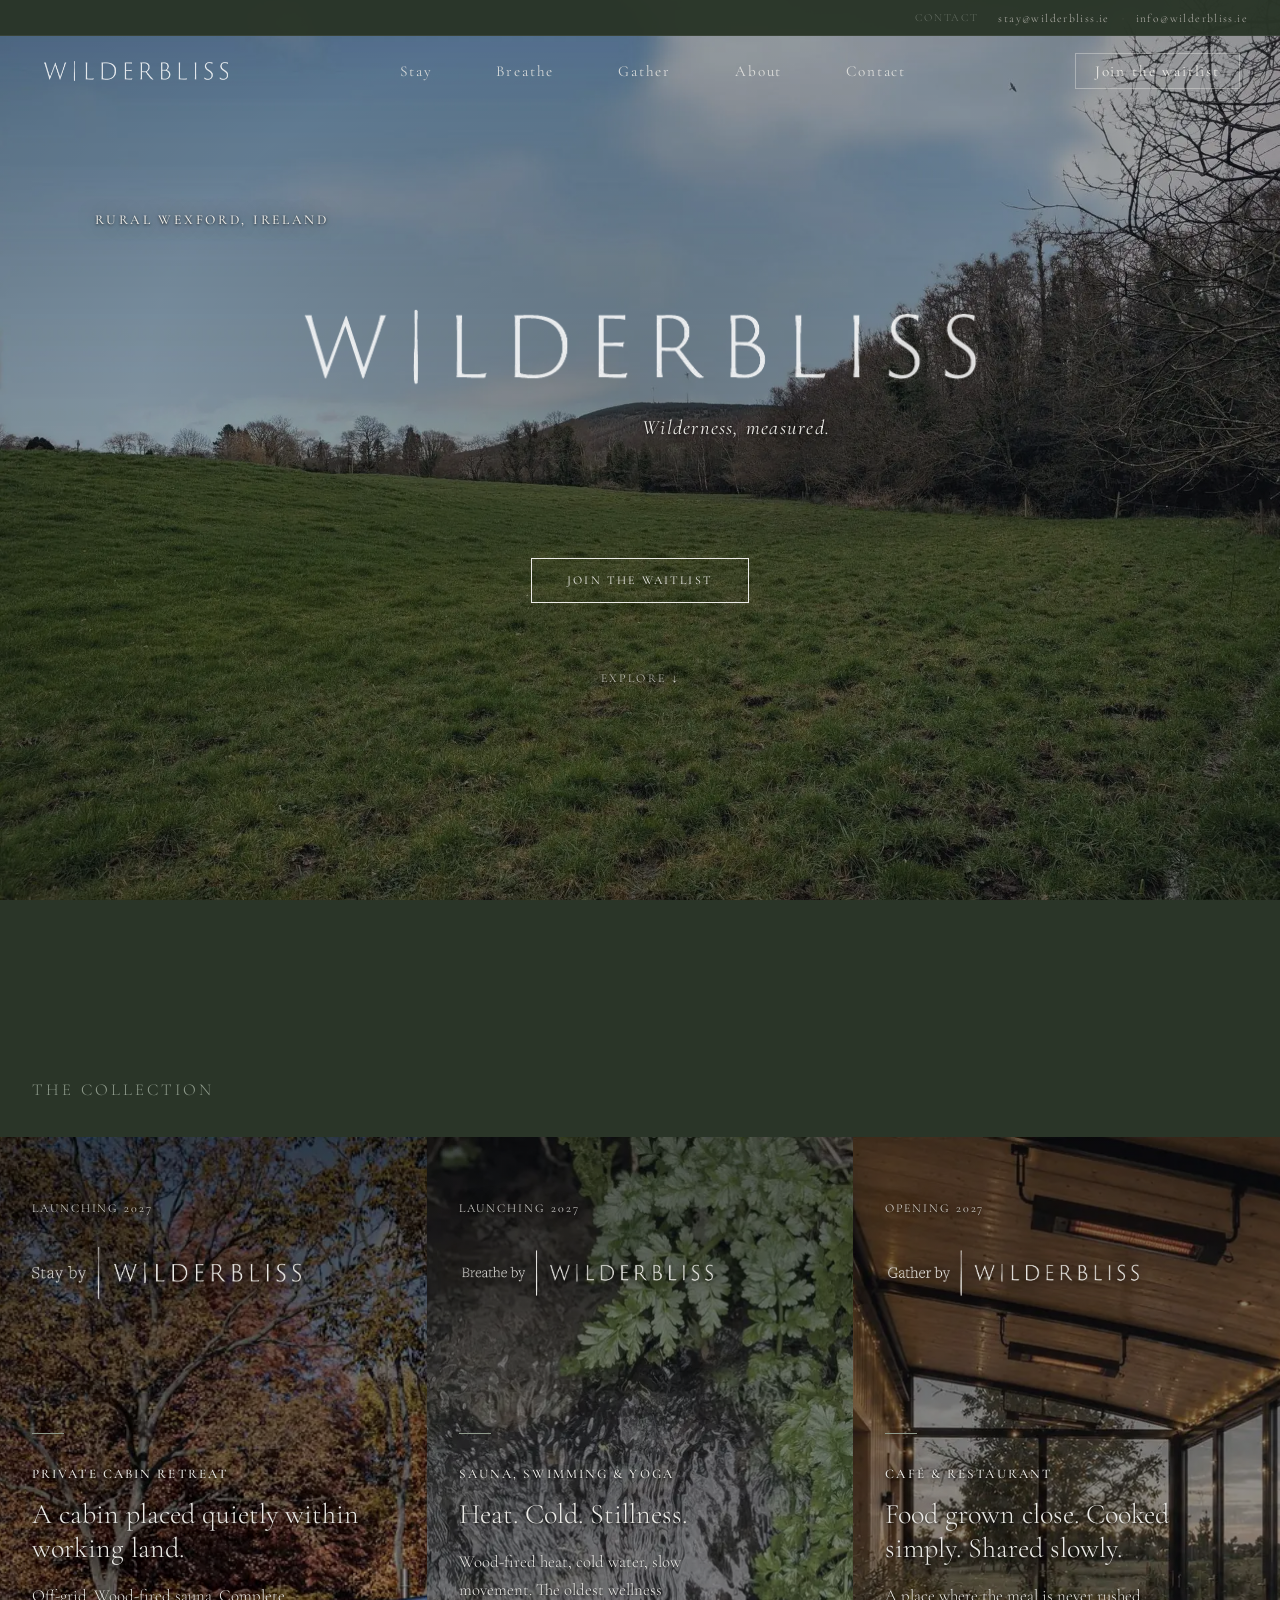
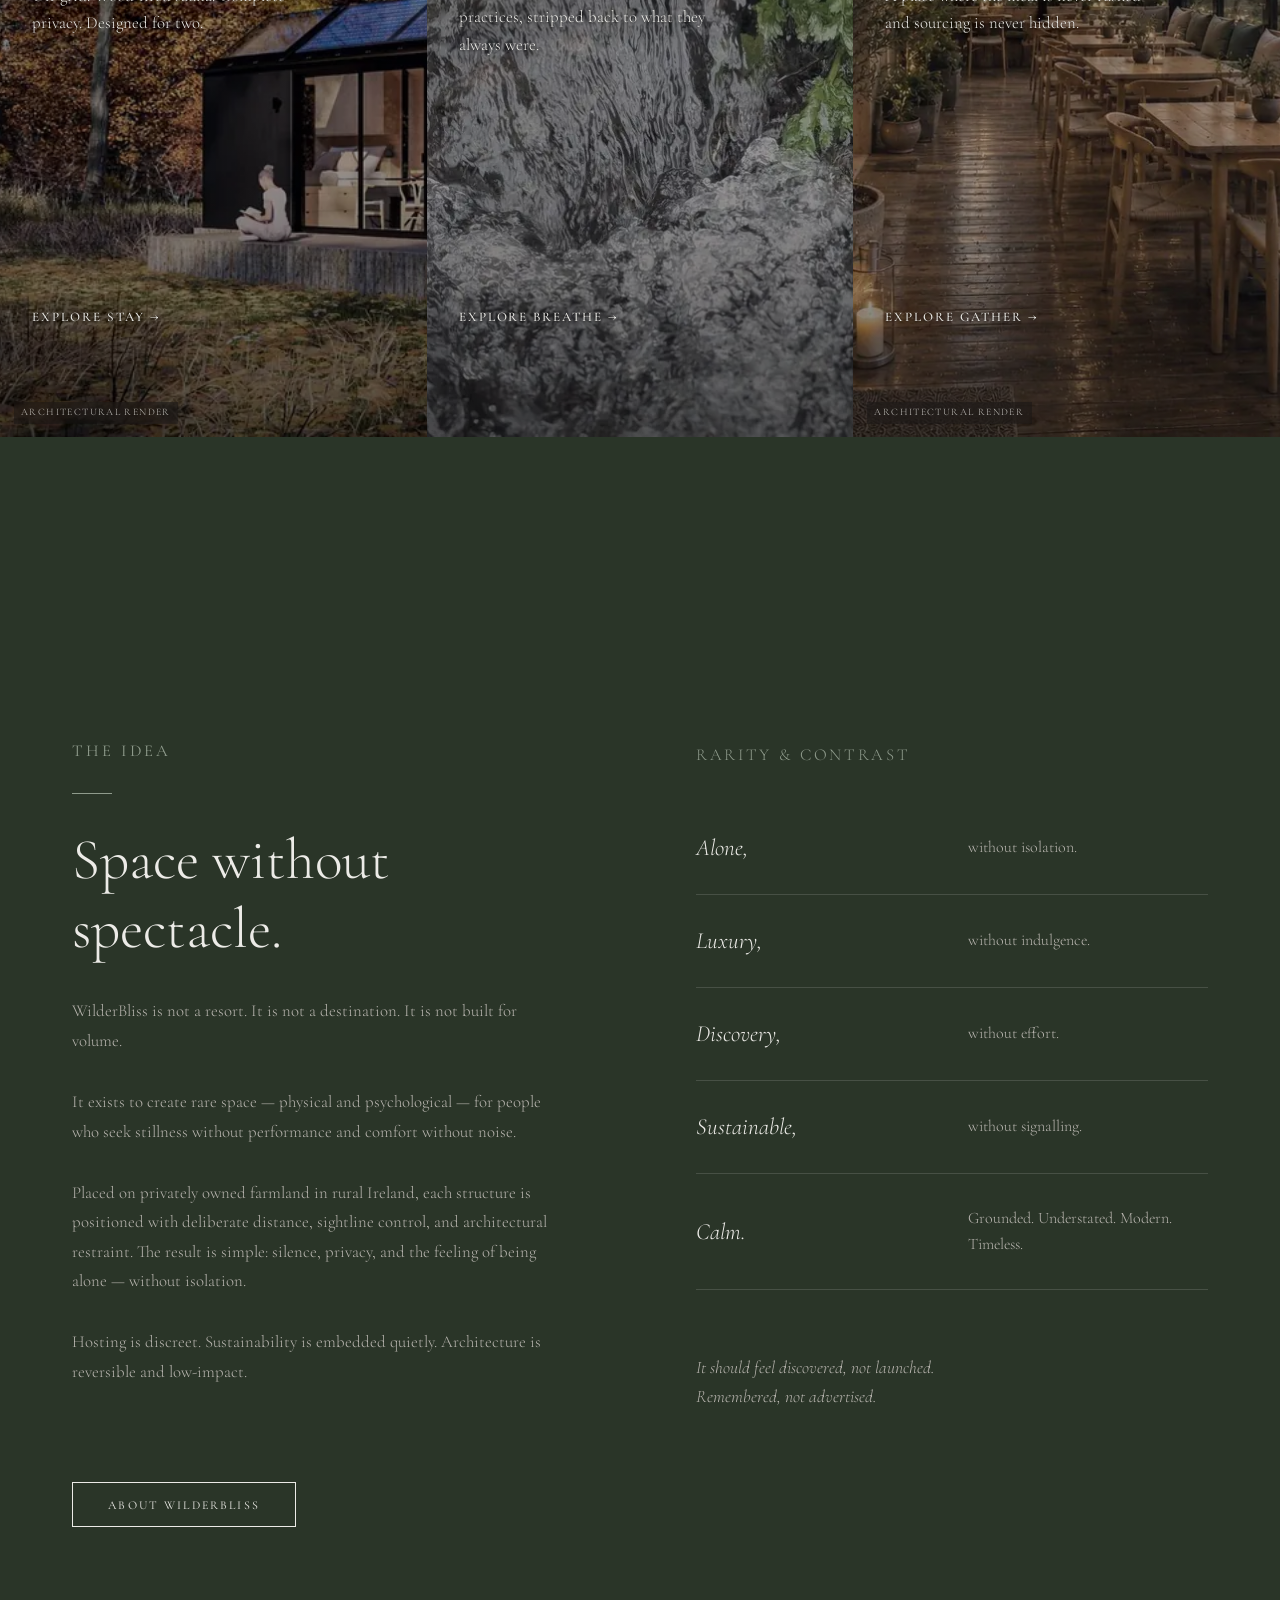
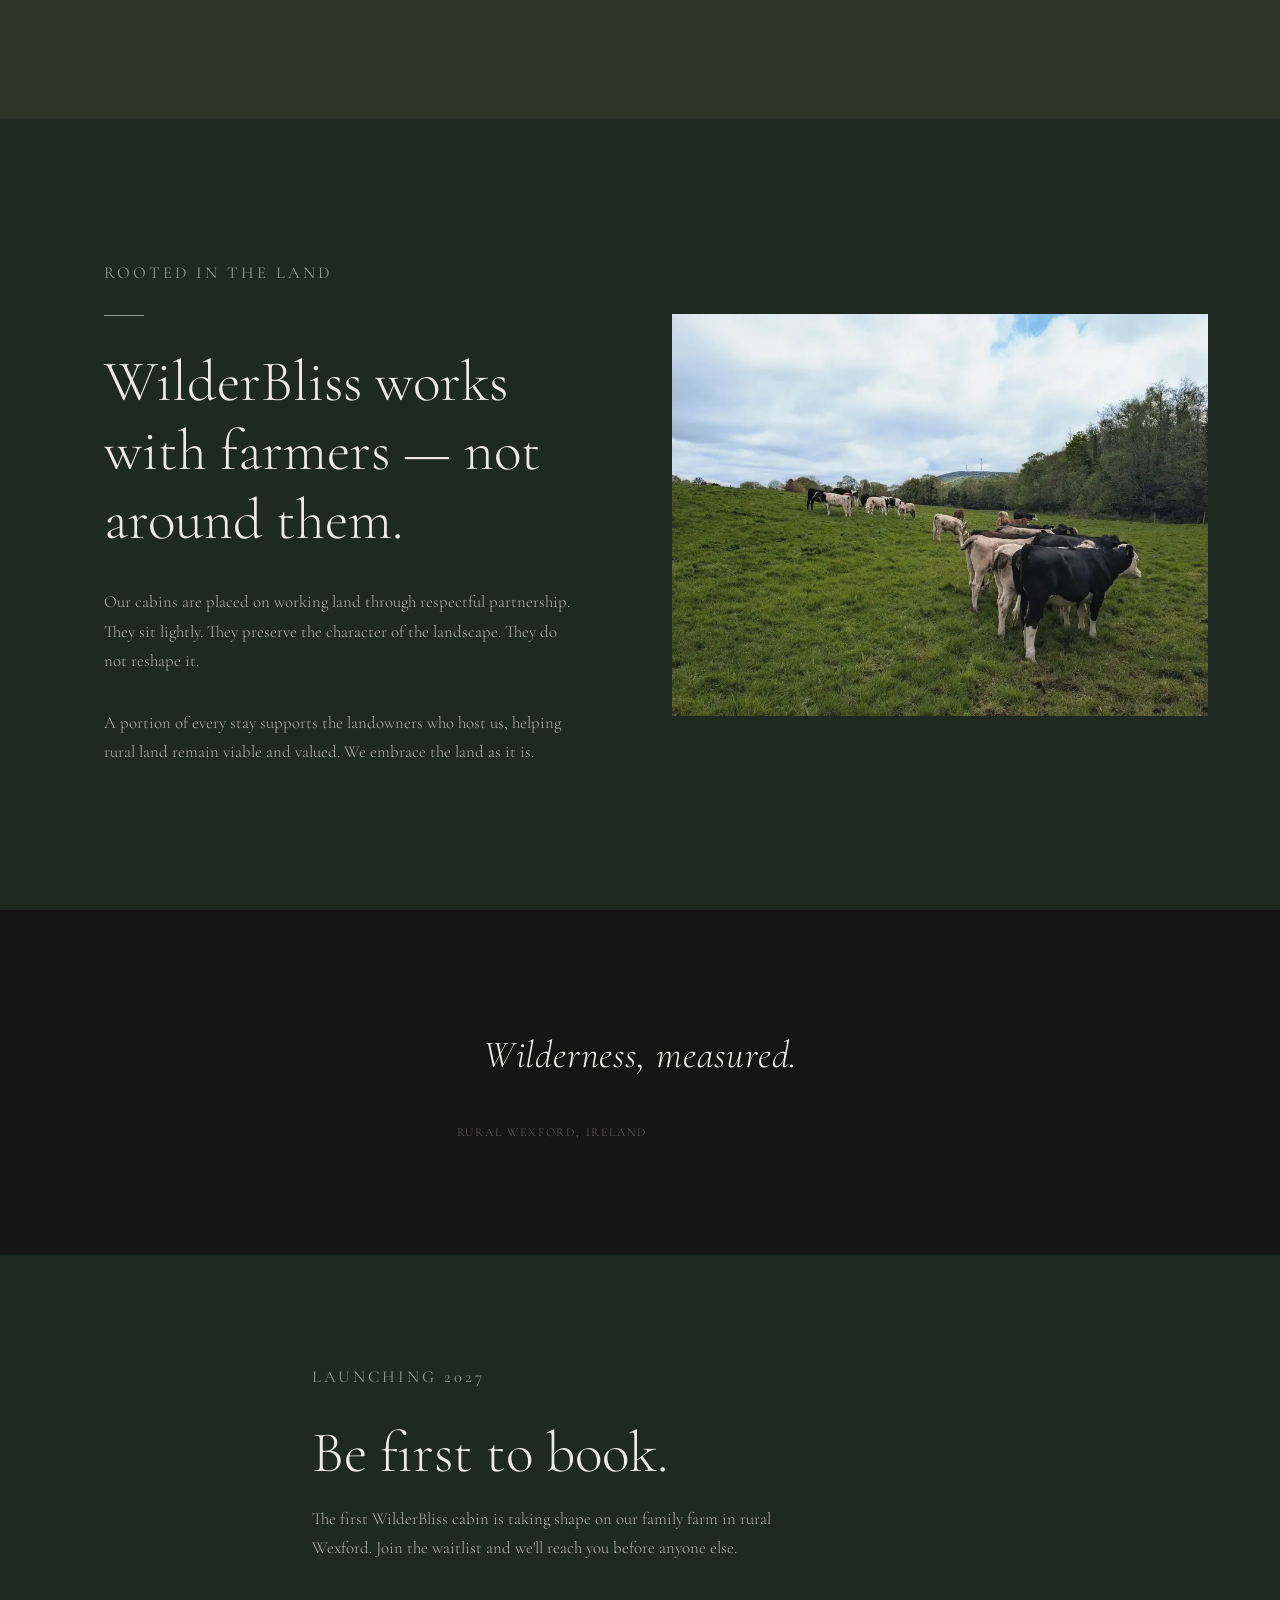
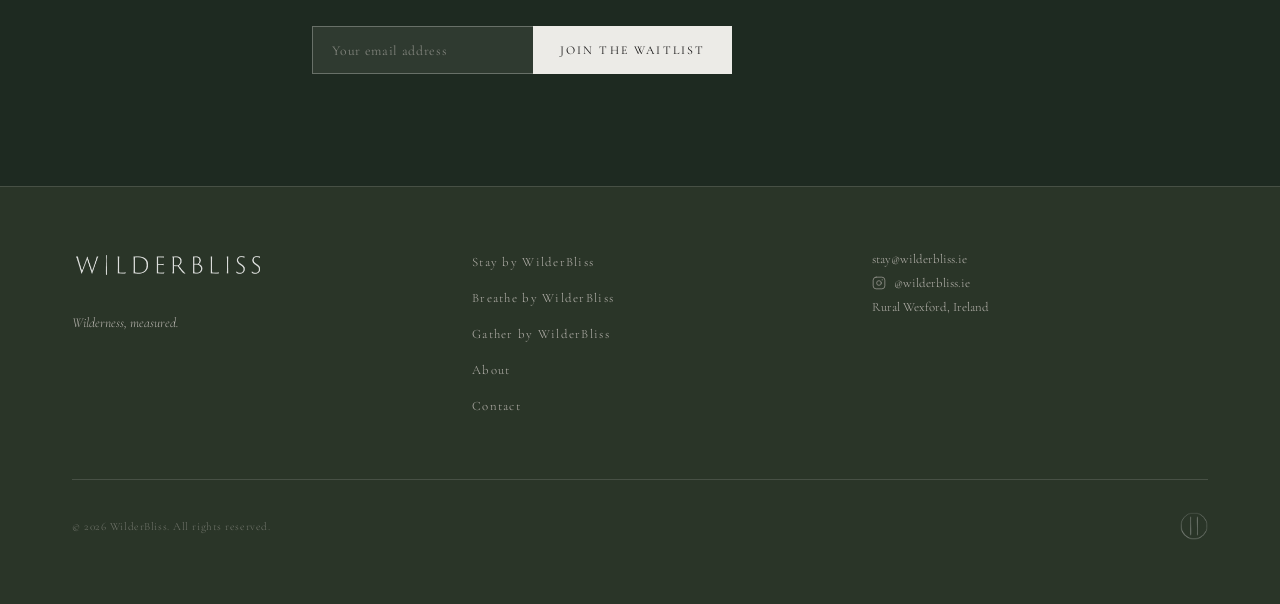
==== commit 935fe298: "Use dark moss green (social brand colour) for nav, topbar, footer and key homepage sections Preview " ====
--- a/index.html
+++ b/index.html
@@ -17,7 +17,7 @@
   <link rel="icon" href="/favicon-32.png?v=2" type="image/png" sizes="32x32">
   <link rel="icon" href="/icon-192.png?v=2" type="image/png" sizes="192x192">
   <link rel="apple-touch-icon" href="/apple-touch-icon.png?v=2">
-  <meta name="theme-color" content="#161515">
+  <meta name="theme-color" content="#2A3528">
   <meta property="og:image" content="https://wilderbliss.ie/assets/og-image.jpg">
   <meta property="og:image:width" content="1200">
   <meta property="og:image:height" content="630">
@@ -86,7 +86,7 @@
 
   <!-- THREE-PILLAR LANDING -->
   <section id="collection">
-    <div style="background:var(--color-charcoal);padding:var(--space-lg) var(--space-md) var(--space-md);">
+    <div style="background:var(--color-dark-moss);padding:var(--space-lg) var(--space-md) var(--space-md);">
       <p style="font-size:var(--type-label);letter-spacing:0.18em;text-transform:uppercase;color:var(--color-muted-sage);">The Collection</p>
     </div>
     <div class="brand-landing">
--- a/css/style.css
+++ b/css/style.css
@@ -93,7 +93,7 @@
   font-family: var(--font-body);
   font-weight: 300;
   color: var(--text-on-dark);
-  background-color: var(--color-charcoal);
+  background-color: var(--color-dark-moss);
   -webkit-font-smoothing: antialiased;
   -moz-osx-font-smoothing: grayscale;
   overflow-x: hidden;
@@ -205,7 +205,7 @@
   left: 0;
   right: 0;
   height: var(--topbar-height);
-  background: rgba(22,21,21,0.96);
+  background: rgba(42,53,40,0.97);
   border-bottom: 1px solid rgba(236,235,231,0.07);
   display: flex;
   align-items: center;
@@ -256,7 +256,7 @@
 }
 
 .nav.scrolled {
-  background: rgba(22, 21, 21, 0.92);
+  background: rgba(42, 53, 40, 0.94);
   backdrop-filter: blur(8px);
 }
 
@@ -693,7 +693,7 @@
    ============================================================ */
 
 .footer {
-  background: var(--color-charcoal);
+  background: var(--color-dark-moss);
   padding: var(--space-lg) 0;
   border-top: 1px solid var(--border-subtle);
 }
@@ -846,15 +846,22 @@
 }
 
 .page-hero__subbrand-logo {
-  position: absolute;
-  top: 28%;
-  left: 50%;
-  transform: translate(-50%, -50%);
+  /* Sits in the normal flow (not floating), so it can never overlap the heading.
+     margin-bottom:auto keeps it near the top and pushes the heading to the bottom. */
+  position: relative;
+  align-self: center;
   height: 72px;
   width: auto;
+  max-width: calc(100% - 2 * var(--space-md));
+  object-fit: contain;
   opacity: 1;
   z-index: 2;
-  margin-bottom: 0;
+  margin: var(--space-lg) auto auto;
+  padding-bottom: var(--space-lg);
+  box-sizing: content-box;
+}
+.page-hero__content h1 {
+  font-size: clamp(2.6rem, 5.2vw, 4.4rem);
 }
 
 /* Gather text-only sub-brand lockup (no logo file yet) */
@@ -1232,7 +1239,7 @@
    ============================================================ */
 
 .ethos {
-  background: var(--color-charcoal);
+  background: var(--color-dark-moss);
   padding: var(--space-2xl) 0;
 }
 
@@ -1318,17 +1325,17 @@
 
   .nav {
     top: 0;
-    background: rgba(22, 21, 21, 0.95);
+    background: rgba(42, 53, 40, 0.97);
     backdrop-filter: none;
   }
 
   .nav.scrolled {
-    background: rgba(22, 21, 21, 0.98);
+    background: rgba(42, 53, 40, 0.99);
     backdrop-filter: none;
   }
 
   .nav.menu-open {
-    background: var(--color-charcoal) !important;
+    background: var(--color-dark-moss) !important;
     backdrop-filter: none;
   }
 
@@ -1344,7 +1351,7 @@
     display: none;
     position: fixed;
     inset: var(--nav-height) 0 0 0;
-    background: var(--color-charcoal);
+    background: var(--color-dark-moss);
     flex-direction: column;
     align-items: flex-start;
     gap: 0;
